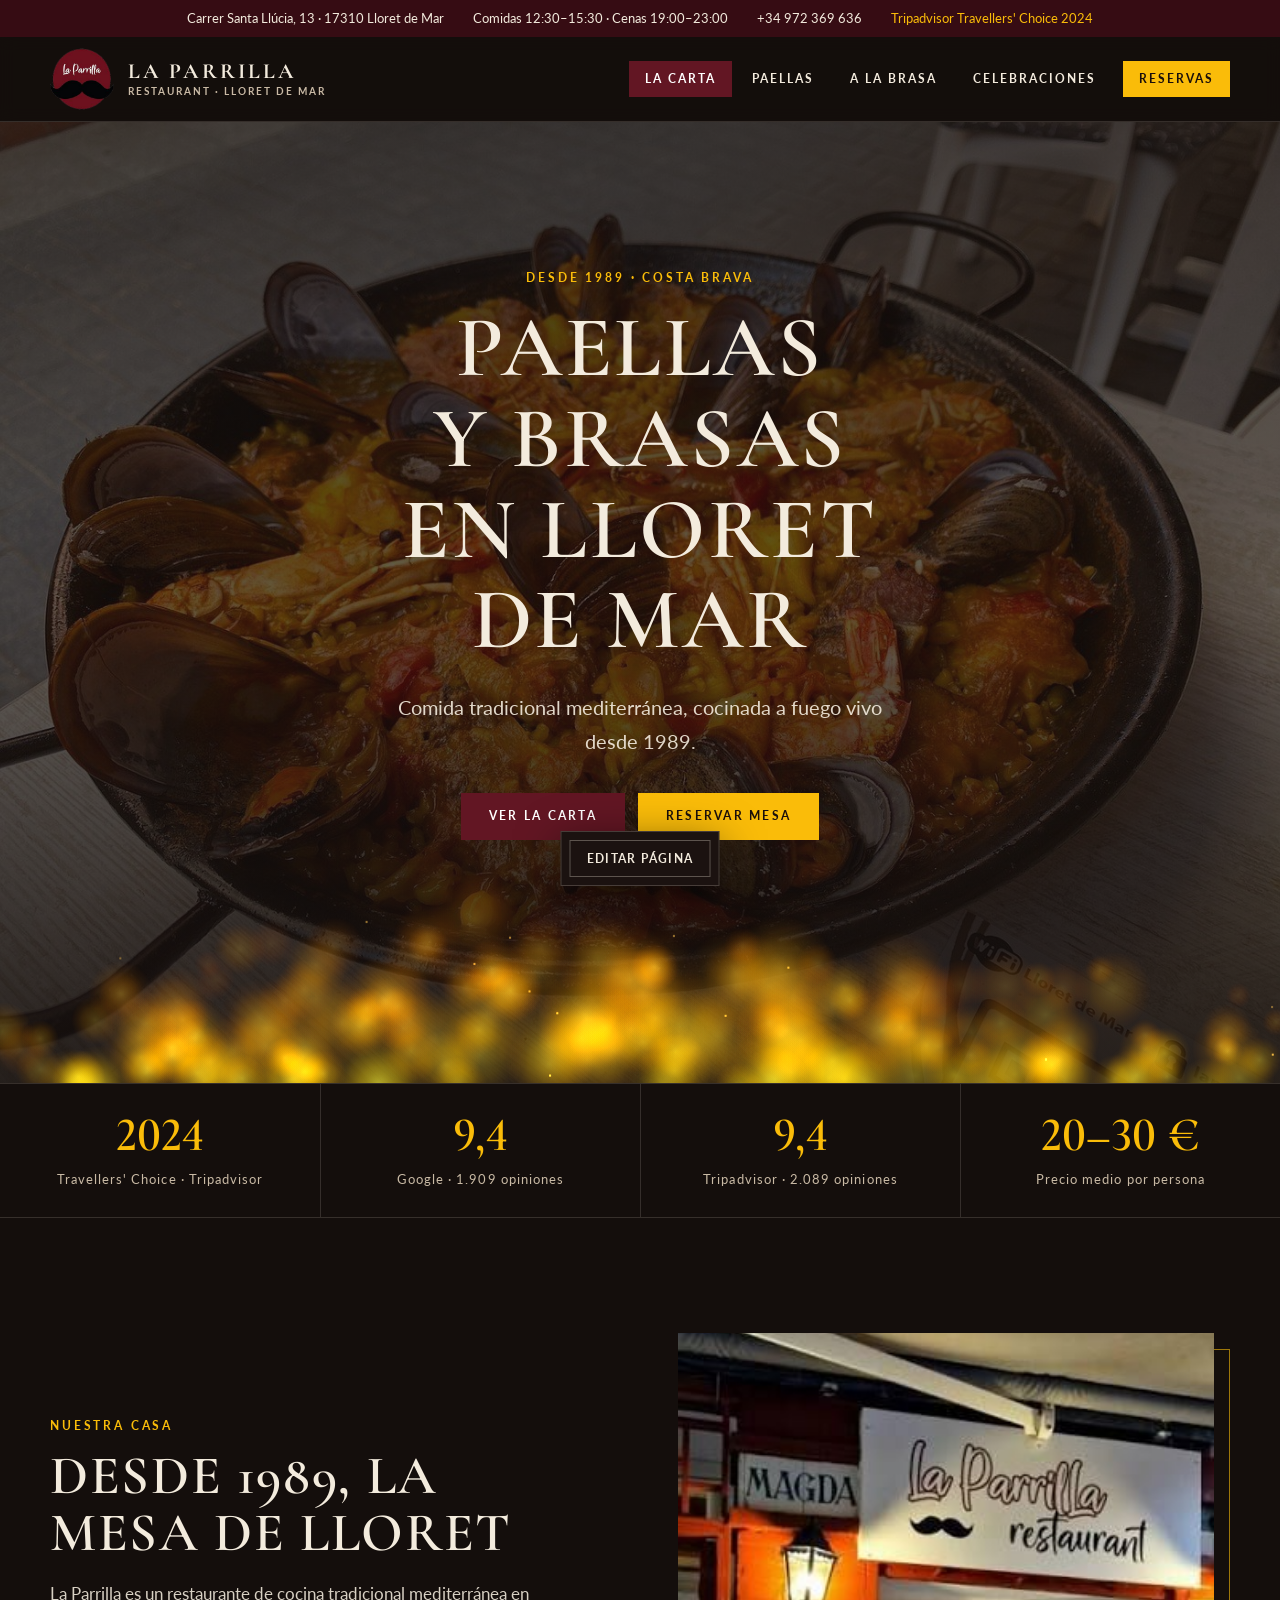
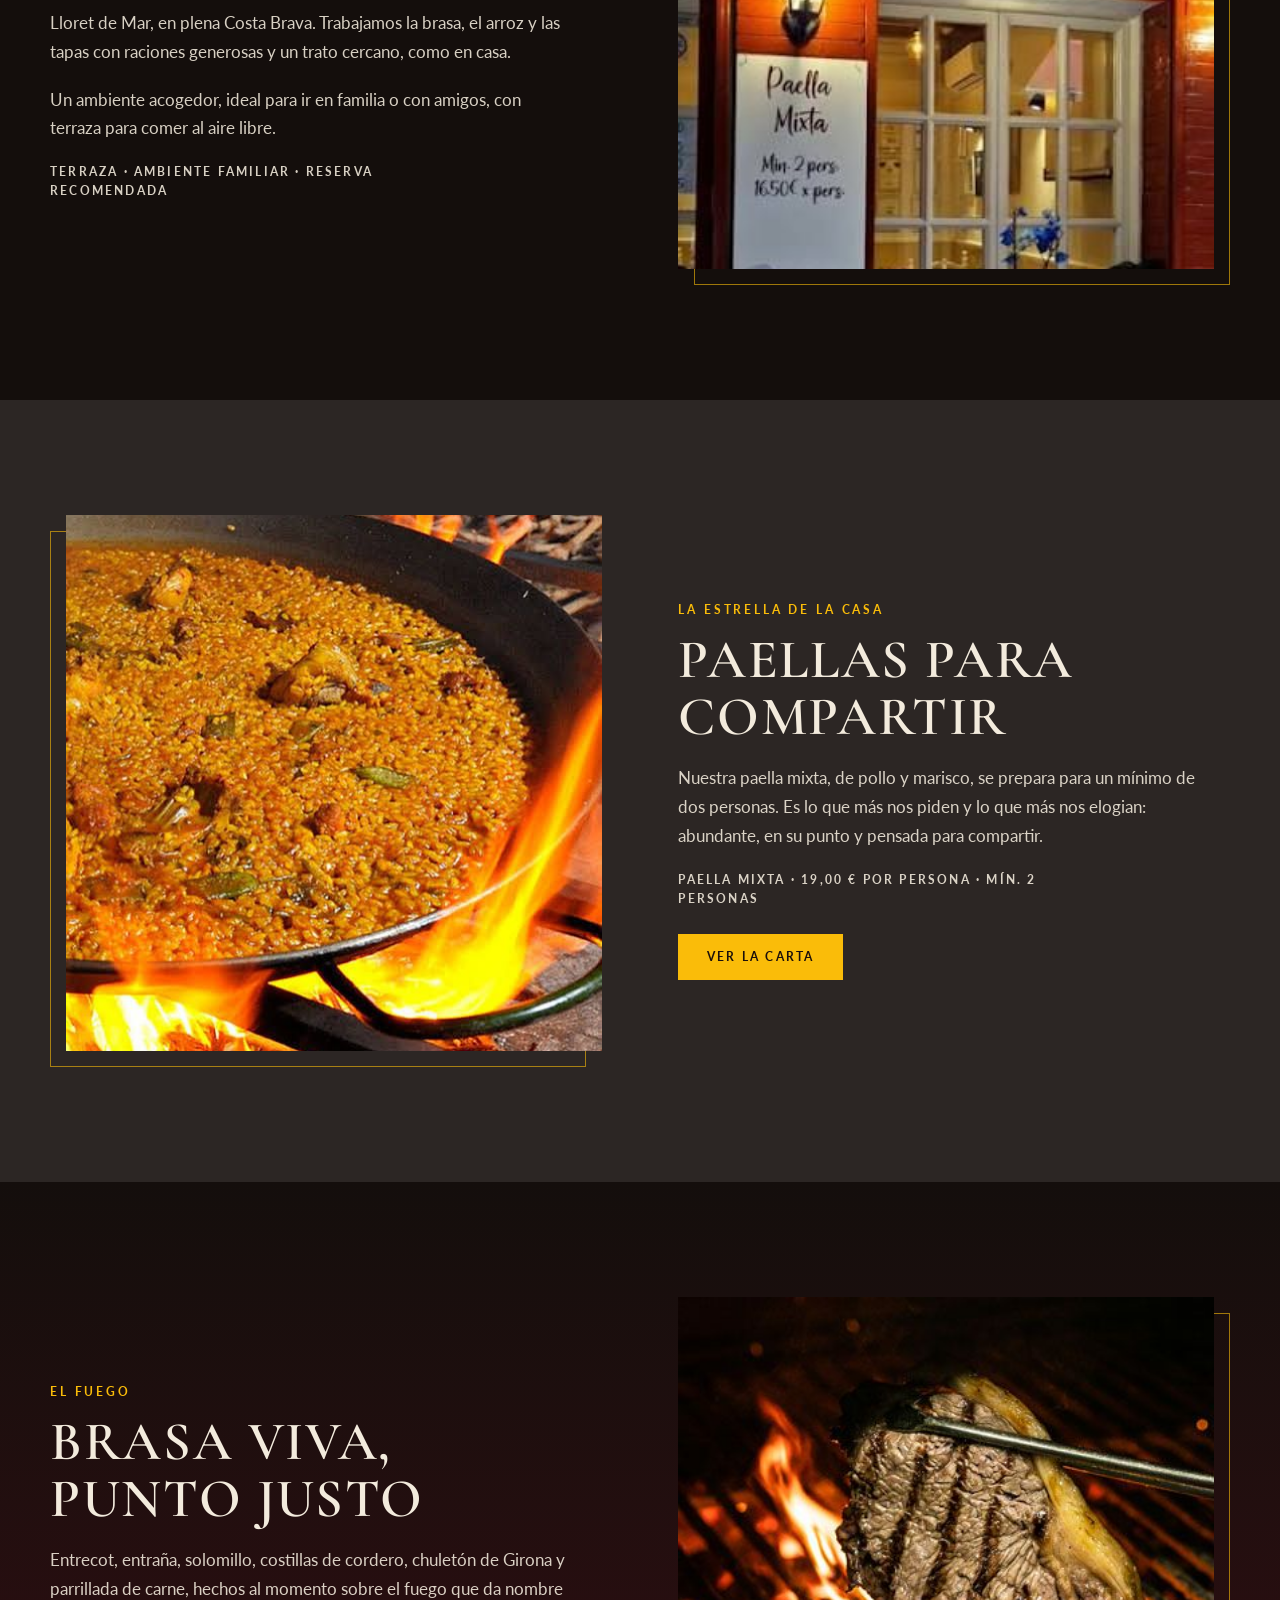
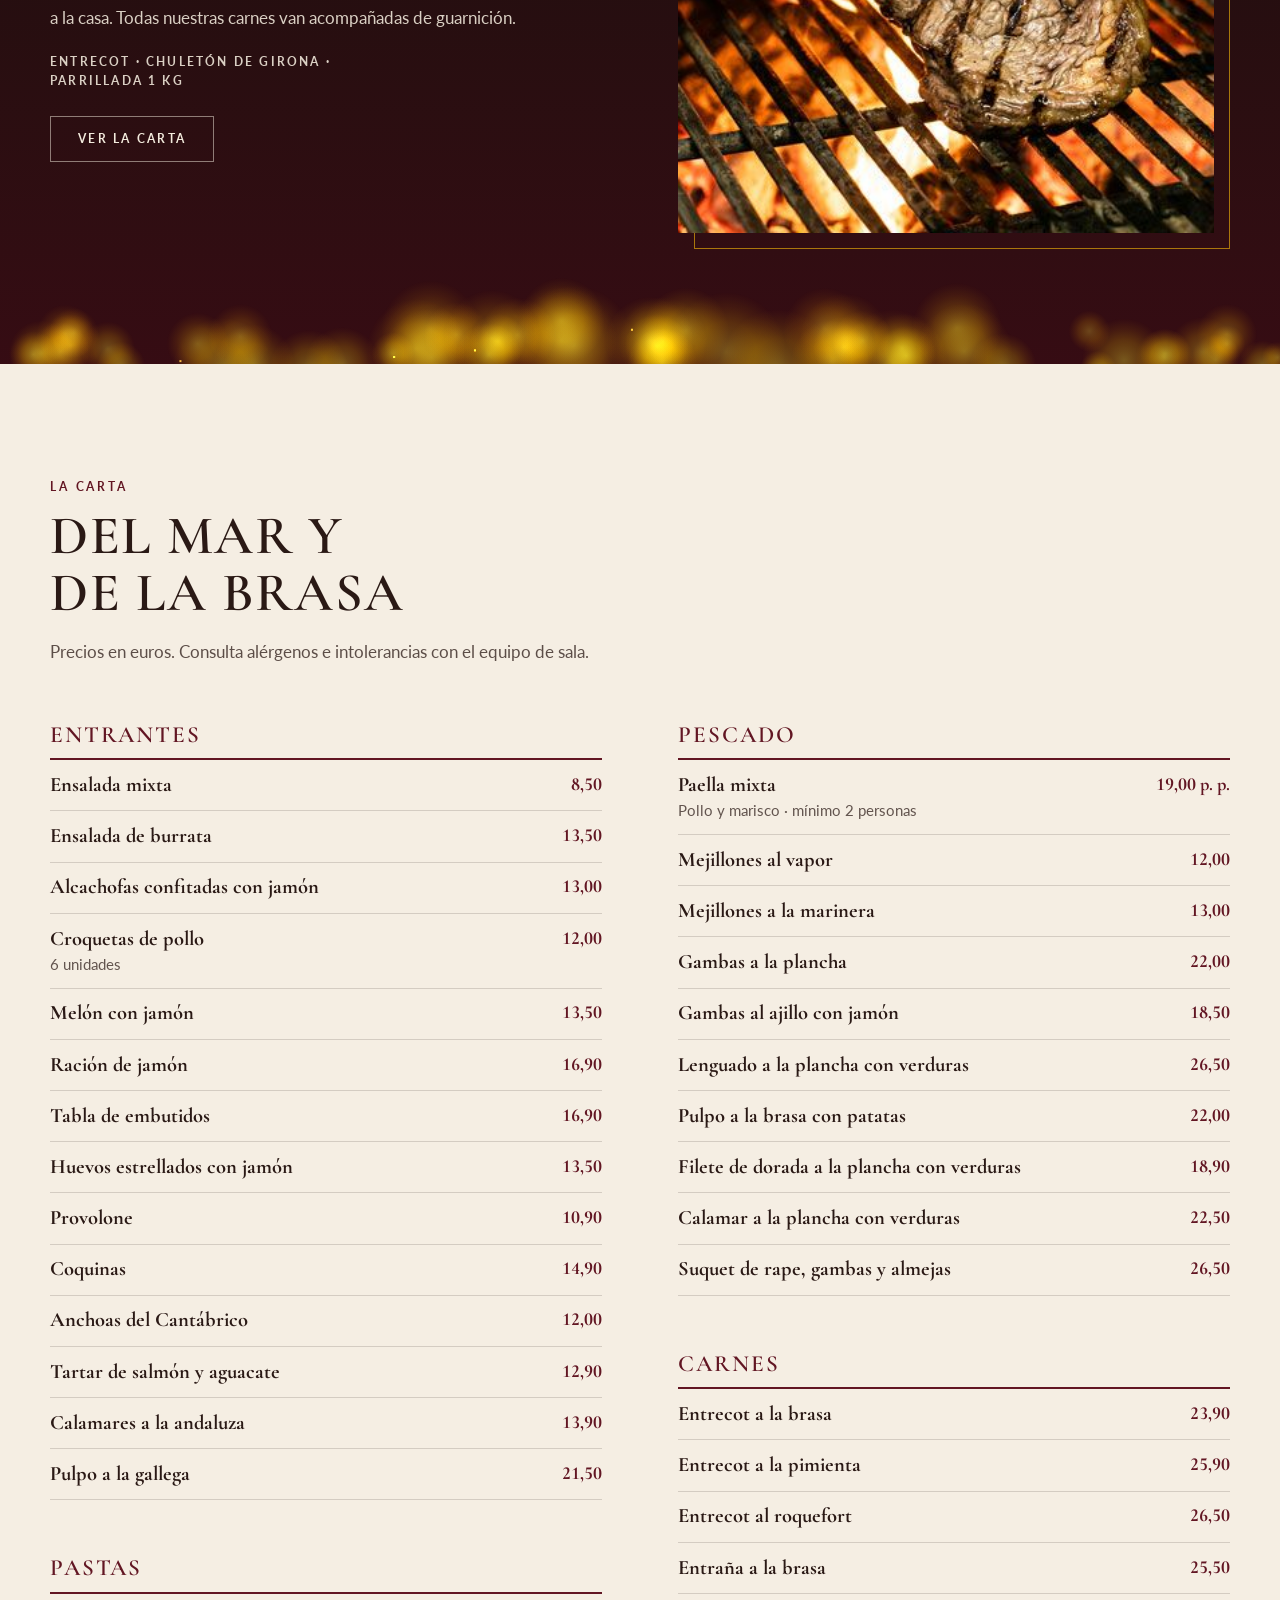
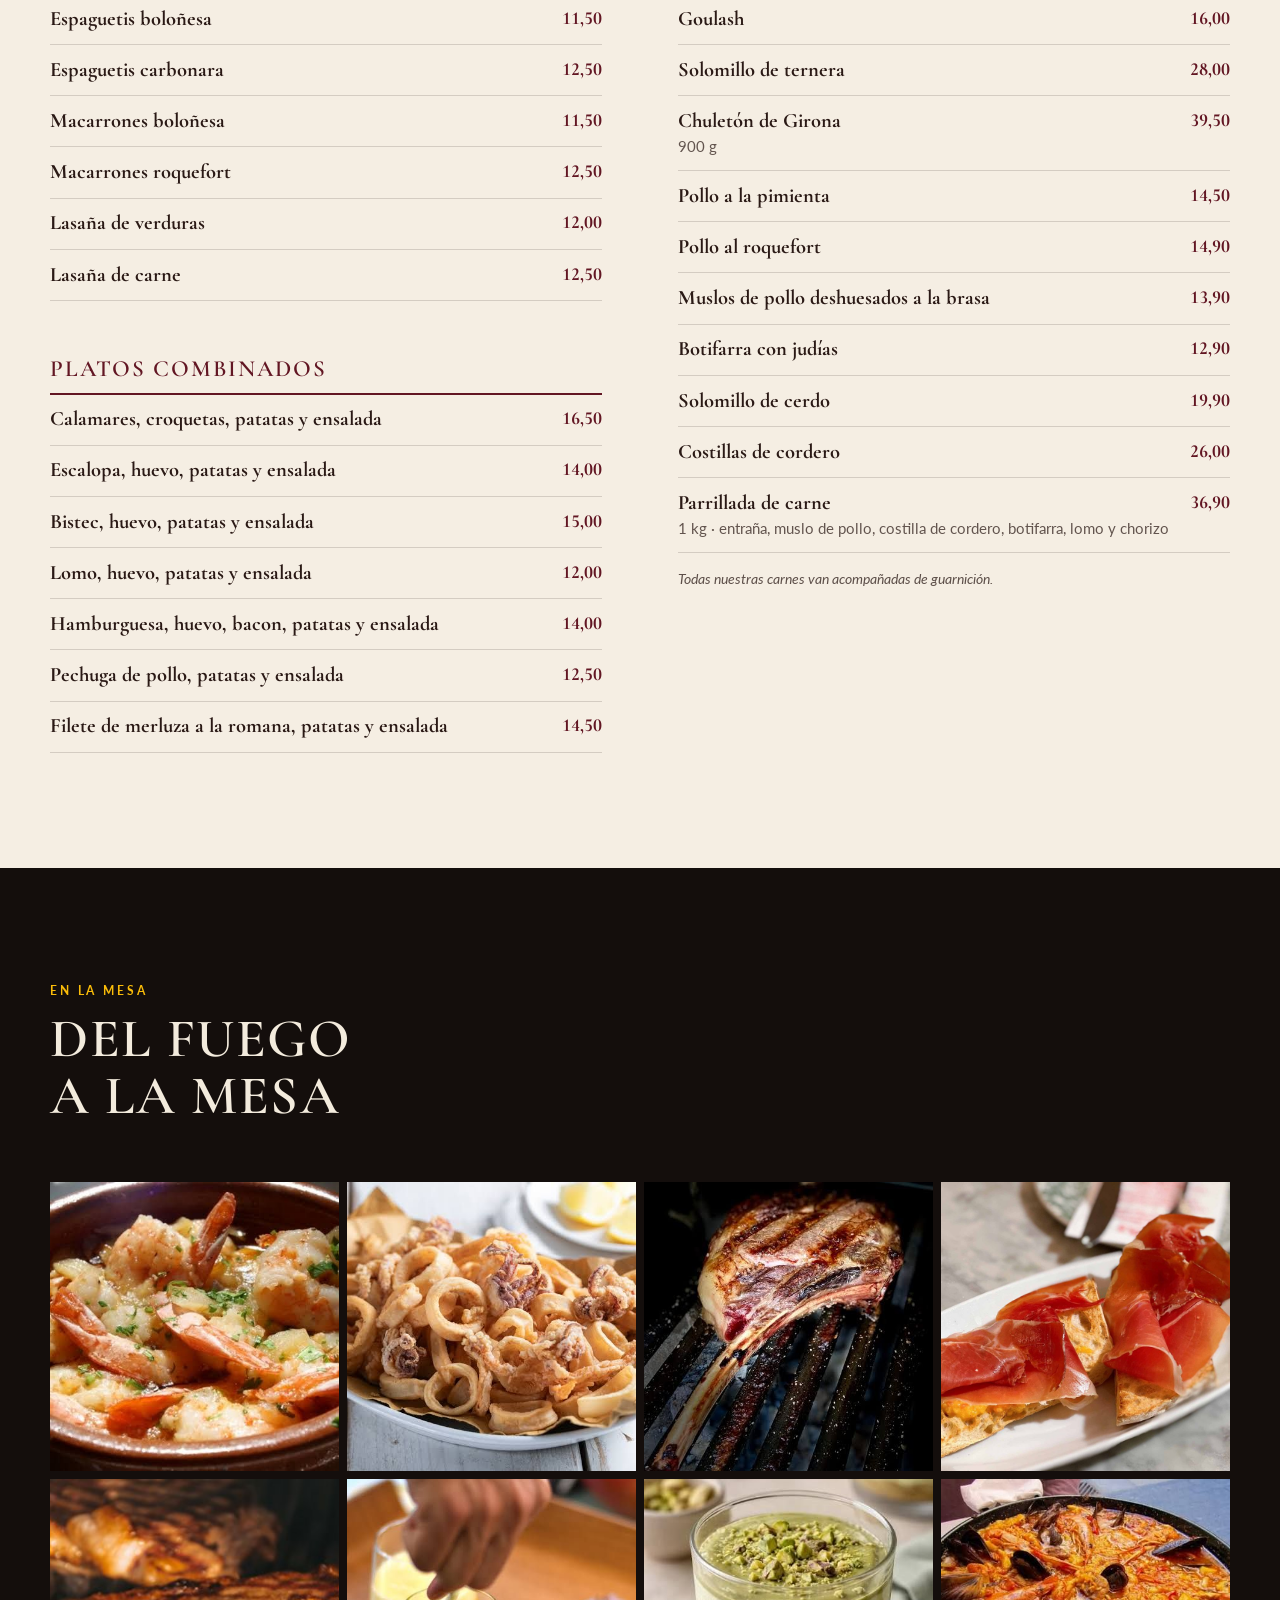
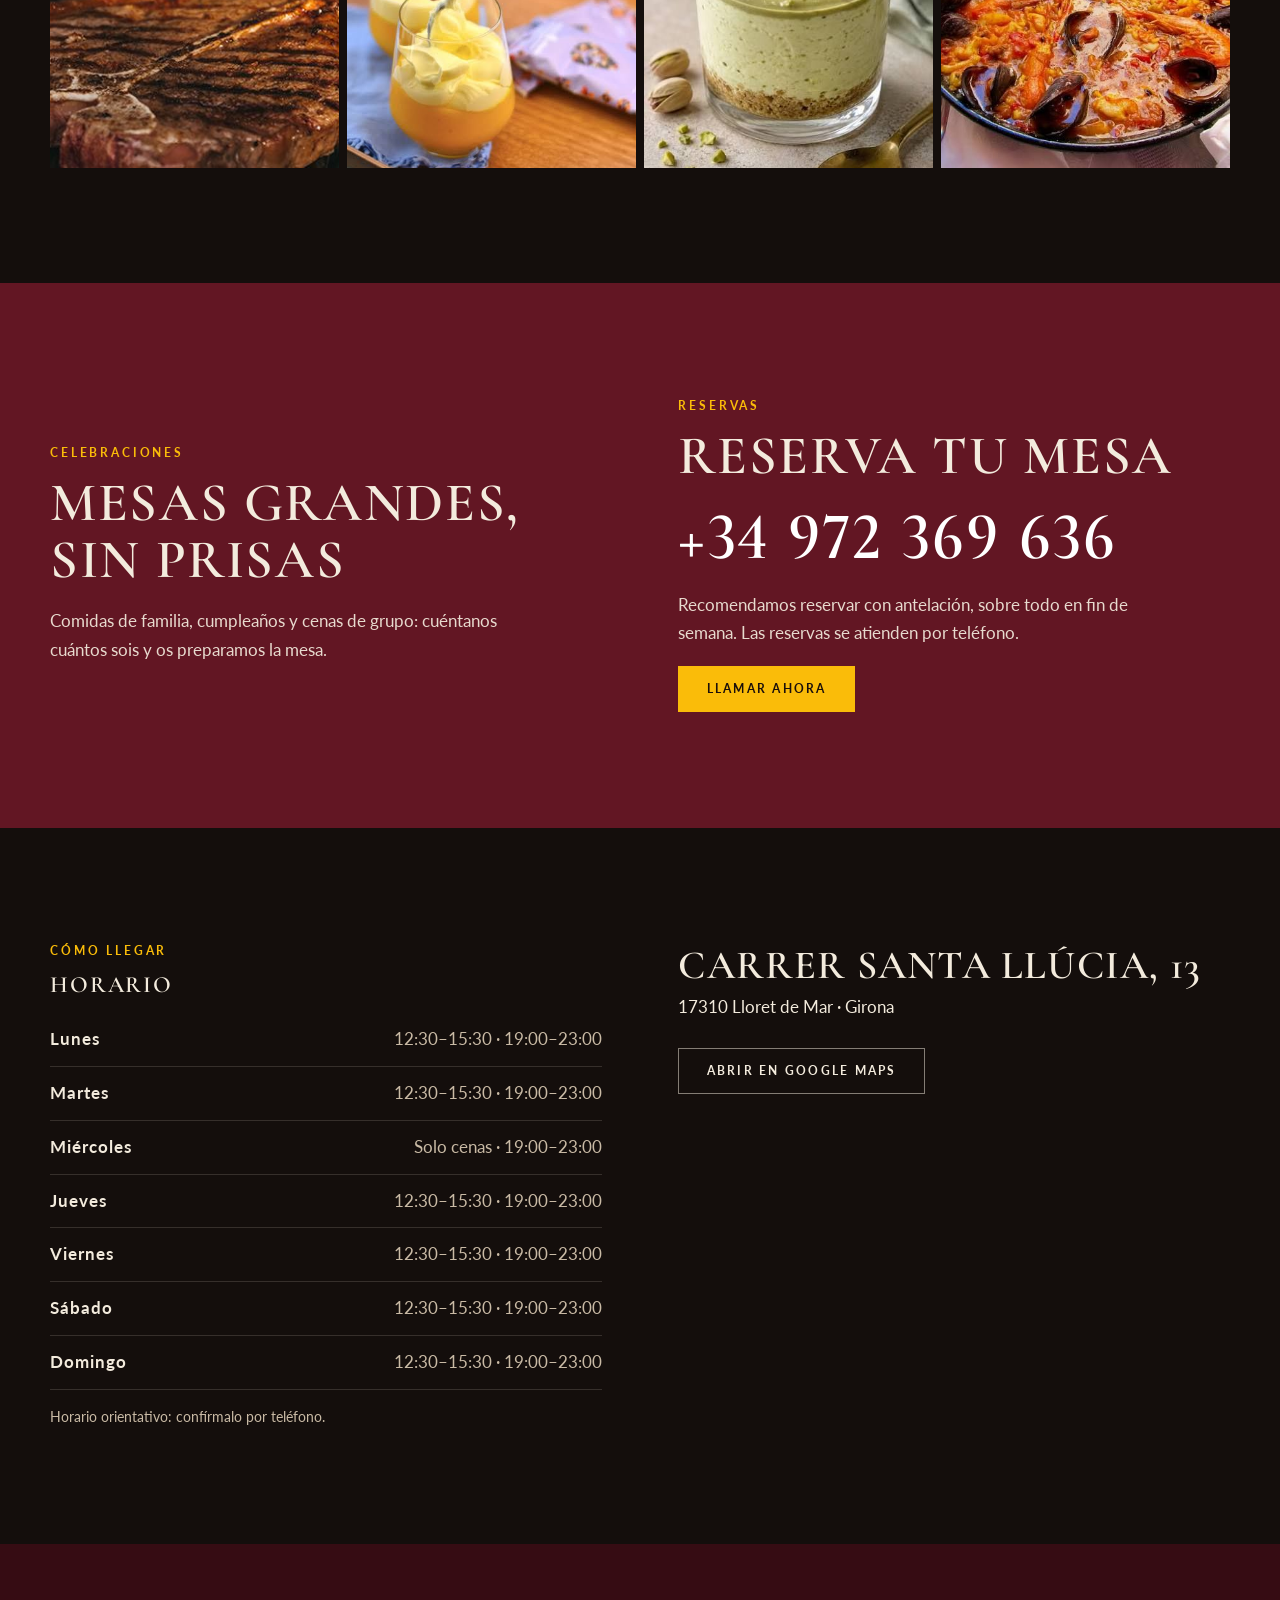
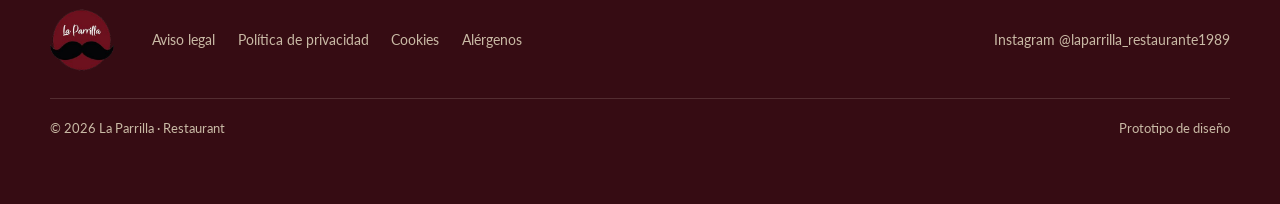
==== index.html @ e53b6120 "Prototipo web de La Parrilla Lloret" ====
<!doctype html><html><head><meta charset=utf8><meta name=viewport content="width=device-width,initial-scale=1,viewport-fit=cover"><style>:root{color-scheme:light;box-sizing:border-box;padding-top:env(safe-area-inset-top,0px);padding-bottom:env(safe-area-inset-bottom,0px)}html{scroll-padding-top:env(safe-area-inset-top,0px)}body{margin:0;padding:0;font:14px -apple-system,BlinkMacSystemFont,sans-serif;background:#faf9f5;color:#141413}img{max-width:100%}[hidden]:not([hidden=until-found i]){display:none!important}</style></head><body>
<title>La Parrilla Lloret</title>
<link id="site-fonts" rel="stylesheet" href="https://fonts.googleapis.com/css2?family=Cormorant+Garamond:wght@500;600;700&family=Lato:wght@400;700&family=Yellowtail&display=swap">
<style id="site-css">
*{box-sizing:border-box}
:root{
  --ink:#140E0C; --wine:#621623; --saffron:#FABC09; --ember:#E8571C;
  --ink-2:color-mix(in srgb,var(--ink) 90%,#fff);
  --wine-deep:color-mix(in srgb,var(--wine) 55%,#000);
  --bone:#F3EBDD; --bone-dim:#C9BAA5; --paper:#F5EEE3; --paper-ink:#2A1915;
  --line:rgba(243,235,221,.15);
  --serif:"Cormorant Garamond","Iowan Old Style","Palatino Linotype",Georgia,serif;
  --sans:"Lato","Avenir Next",Avenir,"Segoe UI",system-ui,sans-serif;
  --script:"Yellowtail","Segoe Script","Brush Script MT",cursive;
  --gut:clamp(16px,4vw,48px); --max:1180px;
}
html{scroll-behavior:smooth;scroll-padding-top:92px}
body{background:var(--ink);color:var(--bone);font:400 1.0625rem/1.7 var(--sans);-webkit-font-smoothing:antialiased;overflow-x:hidden}
a{color:inherit}
p{margin:0}
h1,h2,h3{font-family:var(--serif);font-weight:600;text-transform:uppercase;letter-spacing:.03em;line-height:1.05;margin:0;text-wrap:balance}
h1{font-size:clamp(2.7rem,7.4vw,5.4rem)}
h2{font-size:clamp(2rem,4.6vw,3.4rem)}
h3{font-size:1.45rem;letter-spacing:.08em}
.wrap{width:100%;max-width:calc(var(--max) + 2*var(--gut));margin-inline:auto;padding-inline:var(--gut)}
section{padding-block:clamp(60px,9vw,116px)}
.eyebrow{display:block;font:700 .74rem/1.3 var(--sans);letter-spacing:.24em;text-transform:uppercase;color:var(--saffron)}
:focus-visible{outline:2px solid var(--saffron);outline-offset:3px}

/* botones */
.btn{display:inline-flex;align-items:center;justify-content:center;padding:1rem 1.7rem;font:700 .78rem/1 var(--sans);letter-spacing:.18em;text-transform:uppercase;text-decoration:none;border:1px solid transparent;transition:background .2s,color .2s,border-color .2s}
.btn-wine{background:var(--wine);color:#fff}
.btn-wine:hover{background:color-mix(in srgb,var(--wine) 78%,#fff)}
.btn-gold{background:var(--saffron);color:#1a0f0b}
.btn-gold:hover{background:color-mix(in srgb,var(--saffron) 82%,#fff)}
.btn-line{border-color:rgba(243,235,221,.5);color:var(--bone)}
.btn-line:hover{border-color:var(--saffron);color:var(--saffron)}

/* franja superior (como Paelleria Gaudí) */
.strip{background:var(--wine-deep);font-size:.8rem;line-height:1.4}
.strip .wrap{display:flex;flex-wrap:wrap;gap:.35rem 1.8rem;justify-content:center;padding-block:.6rem;color:var(--bone)}
.strip a{text-decoration:none}
.strip a:hover{color:var(--saffron)}
.strip .ta{color:var(--saffron)}

/* cabecera */
.hd{position:sticky;top:env(safe-area-inset-top,0px);z-index:40;background:color-mix(in srgb,var(--ink) 93%,transparent);backdrop-filter:blur(8px);border-bottom:1px solid var(--line)}
.hd-in{display:flex;align-items:center;justify-content:space-between;gap:1rem;min-height:84px}
.brand{display:flex;align-items:center;gap:.9rem;text-decoration:none}
.logo{display:block;flex:none;border-radius:50%}
img.logo{border-radius:0;object-fit:contain}
.brand-t b{display:block;font:700 1.35rem/1 var(--serif);letter-spacing:.14em;text-transform:uppercase}
.brand-t small{display:block;margin-top:.3rem;font:700 .62rem/1 var(--sans);letter-spacing:.2em;text-transform:uppercase;color:var(--bone-dim)}
.hd nav{display:flex;align-items:center;gap:.25rem}
.hd nav a{padding:.75rem 1rem;font:700 .74rem/1 var(--sans);letter-spacing:.17em;text-transform:uppercase;text-decoration:none;color:var(--bone);transition:color .2s,background .2s}
.hd nav a:hover{color:var(--saffron)}
.hd nav a.n-carta{background:var(--wine);color:#fff}
.hd nav a.n-carta:hover{background:color-mix(in srgb,var(--wine) 78%,#fff);color:#fff}
.hd nav a.n-res{background:var(--saffron);color:#1a0f0b;margin-inline-start:.4rem}
.hd nav a.n-res:hover{background:color-mix(in srgb,var(--saffron) 82%,#fff);color:#1a0f0b}
.nb{display:none;background:none;border:1px solid var(--line);color:var(--bone);padding:.6rem 1rem;font:700 .72rem var(--sans);letter-spacing:.16em;text-transform:uppercase;cursor:pointer}
@media(max-width:940px){
  .nb{display:block}
  .hd nav{display:none;position:absolute;top:100%;left:0;right:0;flex-direction:column;align-items:stretch;gap:0;background:var(--ink);padding:8px var(--gut) 20px;border-bottom:1px solid var(--line)}
  .hd.open nav{display:flex}
  .hd nav a{padding:1rem .2rem;border-bottom:1px solid var(--line)}
  .hd nav a.n-carta,.hd nav a.n-res{margin:.5rem 0 0;padding:1rem;text-align:center}
}
@media(max-width:520px){.brand-t{display:none}}

/* hero */
.hero{position:relative;overflow:hidden;text-align:center;padding-block:clamp(84px,12vw,148px) clamp(150px,19vw,250px);background:radial-gradient(120% 80% at 50% 115%,color-mix(in srgb,var(--wine) 75%,#000) 0%,var(--ink) 68%)}
.hero-bg{position:absolute;inset:0;background-size:cover;background-position:center}
.hero-bg::after{content:"";position:absolute;inset:0;background:linear-gradient(180deg,color-mix(in srgb,var(--ink) 80%,transparent),color-mix(in srgb,var(--ink) 66%,transparent) 50%,color-mix(in srgb,var(--ink) 92%,transparent))}
canvas.fire{position:absolute;inset:0;width:100%;height:100%;pointer-events:none;z-index:1}
canvas.fire.low{top:auto;bottom:0;height:280px}
.hero-in{position:relative;z-index:2}
.hero h1{max-width:15ch;margin:1.1rem auto 0}
.hero .lead{max-width:44ch;margin:1.5rem auto 0;color:var(--bone);font-size:clamp(1.05rem,2vw,1.25rem);opacity:.9}
.hero .cta{margin-top:2.2rem;display:flex;gap:.8rem;justify-content:center;flex-wrap:wrap}
.hero .photo-hint{margin-top:1.4rem}

/* valoraciones */
.rate{display:grid;grid-template-columns:repeat(auto-fit,minmax(min(100%,230px),1fr));border-block:1px solid var(--line);background:var(--ink)}
.rate>div{padding:1.7rem 1rem;text-align:center}
.rate>div+div{border-inline-start:1px solid var(--line)}
.rate .v{display:block;font:600 clamp(2.1rem,4vw,3rem)/1 var(--serif);color:var(--saffron);font-variant-numeric:lining-nums}
.rate .l{display:block;margin-top:.55rem;font-size:.82rem;letter-spacing:.08em;color:var(--bone-dim)}
@media(max-width:700px){.rate>div+div{border-inline-start:0;border-top:1px solid var(--line)}}

/* secciones partidas */
.split{display:grid;grid-template-columns:1fr 1fr;gap:clamp(30px,6vw,92px);align-items:center}
.split.rev .media{order:-1}
.copy>*+*{margin-top:1.15rem}
.copy h2{margin-top:.9rem}
.copy p{color:var(--bone);opacity:.88;max-width:52ch}
.tags{font:700 .76rem/1.6 var(--sans);letter-spacing:.18em;text-transform:uppercase;color:var(--saffron)}
.copy .btn{margin-top:1.6rem}
.media{position:relative;isolation:isolate;padding:0 16px 16px 0}
.media::after{content:"";position:absolute;inset:16px 0 0 16px;border:1px solid color-mix(in srgb,var(--saffron) 60%,transparent);z-index:-1}
.split.rev .media{padding:0 0 16px 16px}
.split.rev .media::after{inset:16px 16px 0 0}
@media(max-width:820px){.split{grid-template-columns:1fr}.split.rev .media{order:0}}
.alt{background:var(--ink-2)}

/* placeholders / fotos */
.ph{position:relative;margin:0;overflow:hidden;background:var(--ink-2);aspect-ratio:1/1}
.ph>img,.ph>svg{position:absolute;inset:0;width:100%;height:100%;object-fit:cover;display:block}

/* brasa */
.brasa{position:relative;overflow:hidden;background:linear-gradient(180deg,var(--ink),var(--wine-deep))}
.brasa .wrap{position:relative;z-index:2}

/* carta */
.paper{background:var(--paper);color:var(--paper-ink)}
.paper .eyebrow{color:var(--wine)}
.head{max-width:60ch;margin-bottom:clamp(30px,5vw,56px)}
.head h2{margin-top:.8rem}
.head p{margin-top:1rem;opacity:.75}
.menu{display:grid;grid-template-columns:1fr 1fr;gap:clamp(34px,5vw,64px) clamp(32px,6vw,88px);align-items:start}
.mcol{display:flex;flex-direction:column;gap:clamp(34px,4.5vw,56px)}
@media(max-width:820px){.menu{grid-template-columns:1fr}}
.cnote{margin-top:.9rem;font-size:.9rem;font-style:italic;color:color-mix(in srgb,var(--paper-ink) 75%,transparent)}
.cat h3{color:var(--wine);padding-bottom:.7rem;border-bottom:2px solid var(--wine);display:flex;justify-content:space-between;gap:1rem}
.dish{display:grid;grid-template-columns:1fr auto;gap:.1rem 1rem;padding-block:.8rem;border-bottom:1px solid color-mix(in srgb,var(--paper-ink) 16%,transparent)}
.dish b{font:700 1.28rem/1.2 var(--serif)}
.dish .p{font:700 1.15rem/1.3 var(--serif);color:var(--wine);font-variant-numeric:lining-nums tabular-nums;text-align:end;white-space:nowrap}
.dish small{grid-column:1;font-size:.92rem;line-height:1.5;color:color-mix(in srgb,var(--paper-ink) 72%,transparent)}
.dish .x{grid-column:2;grid-row:2;justify-self:end}
.ed-add{margin-top:clamp(28px,4vw,44px)}

/* galería */
.gal{display:grid;grid-template-columns:repeat(4,1fr);gap:8px}
@media(max-width:900px){.gal{grid-template-columns:repeat(2,1fr)}}

/* reservas */
.res{background:var(--wine);position:relative;overflow:hidden}
.res-grid{display:grid;grid-template-columns:1fr 1fr;gap:clamp(36px,6vw,96px);align-items:center}
.res .eyebrow{color:var(--saffron)}
.res p{opacity:.92;max-width:48ch}
.res .col>*+*{margin-top:1.1rem}
.res .col h2{margin-top:.9rem}
.tel{display:block;font:600 clamp(2.2rem,6.4vw,4.2rem)/1.05 var(--serif);letter-spacing:.02em;text-decoration:none;color:#fff;font-variant-numeric:lining-nums}
.tel:hover{color:var(--saffron)}
@media(max-width:820px){.res-grid{grid-template-columns:1fr}}

/* ubicación */
.where{display:grid;grid-template-columns:1fr 1fr;gap:clamp(36px,6vw,96px)}
.hrow{display:flex;justify-content:space-between;gap:1rem;padding:.75rem 0;border-bottom:1px solid var(--line);font-variant-numeric:lining-nums tabular-nums}
.hrow span:first-child{font-weight:700;letter-spacing:.06em}
.hrow span:last-child{color:var(--bone-dim);text-align:end}
.where h3{margin-bottom:.8rem}
.where address{font-style:normal;color:var(--bone)}
.where address strong{display:block;font:600 clamp(1.8rem,3.4vw,2.5rem)/1.1 var(--serif);text-transform:uppercase;letter-spacing:.03em;margin-bottom:.4rem}
.where .btn{margin-top:1.6rem}
@media(max-width:820px){.where{grid-template-columns:1fr}}

/* pie */
footer{background:var(--wine-deep);padding-block:clamp(40px,6vw,64px);font-size:.9rem}
.ft{display:grid;grid-template-columns:auto 1fr auto;gap:1.6rem 2.4rem;align-items:center}
.ft .fl{display:flex;flex-wrap:wrap;gap:.4rem 1.4rem;color:var(--bone-dim)}
.ft a{text-decoration:none}
.ft a:hover{color:var(--saffron)}
.ft .fr{text-align:end;color:var(--bone-dim)}
.ft .copy2{grid-column:1/-1;border-top:1px solid var(--line);padding-top:1.2rem;display:flex;flex-wrap:wrap;justify-content:space-between;gap:.5rem 2rem;color:var(--bone-dim);font-size:.8rem}
@media(max-width:820px){.ft{grid-template-columns:1fr}.ft .fr{text-align:start}}

/* edición */
body:not(.editing) .ed-only,body:not(.editing) .ph-ctl{display:none!important}
.editing [data-k]{outline:1px dashed rgba(250,188,9,.5);outline-offset:3px;cursor:text;min-width:1ch}
.editing [data-k]:focus{outline:2px solid var(--saffron);background:rgba(250,188,9,.1)}
.editing [data-k]:empty::before{content:"…";opacity:.5}
.editing{padding-bottom:110px}
.ph-ctl{position:absolute;left:10px;bottom:10px;display:flex;gap:6px;z-index:5;flex-wrap:wrap}
.editing .ph{outline:2px dashed rgba(250,188,9,.55);outline-offset:-2px}
.ph-ctl button,.ed-only.add,.ed-only.x{font:700 .7rem var(--sans);letter-spacing:.1em;text-transform:uppercase;border:0;padding:.55rem .8rem;background:var(--saffron);color:#1a0f0b;cursor:pointer}
.ph-ctl button+button{background:#1a0f0b;color:var(--bone)}
.ed-only.x{padding:.2rem .55rem;background:transparent;color:inherit;border:1px solid currentColor;opacity:.7;font-size:.9rem;line-height:1}
.ed-only.add{background:transparent;border:1px dashed var(--wine);color:var(--wine);margin-top:1rem}
.bar{position:fixed;left:50%;transform:translateX(-50%);bottom:calc(14px + env(safe-area-inset-bottom,0px));z-index:60;display:flex;flex-wrap:wrap;gap:8px;align-items:center;justify-content:center;width:max-content;max-width:calc(100vw - 24px);padding:8px;background:#1b1210;border:1px solid rgba(243,235,221,.2);box-shadow:0 12px 44px rgba(0,0,0,.55);color:var(--bone);font:700 .72rem var(--sans);letter-spacing:.08em}
.bar button{font:inherit;letter-spacing:.12em;text-transform:uppercase;border:1px solid rgba(243,235,221,.3);background:transparent;color:var(--bone);padding:.7rem 1rem;cursor:pointer}
.bar button:hover{border-color:var(--saffron);color:var(--saffron)}
.bar .b-gold{background:var(--saffron);border-color:var(--saffron);color:#1a0f0b}
.bar .b-gold:hover{color:#1a0f0b;background:color-mix(in srgb,var(--saffron) 80%,#fff)}
.bar button:disabled{opacity:.6;cursor:progress}
.bar .hint{flex-basis:100%;text-align:center;font-weight:400;letter-spacing:.02em;text-transform:none;opacity:.8;font-size:.78rem;padding:2px 6px 4px}
.sw{display:flex;align-items:center;gap:6px;text-transform:uppercase;letter-spacing:.1em;cursor:pointer}
.sw input{width:30px;height:30px;border:1px solid rgba(243,235,221,.3);padding:0;background:none;cursor:pointer}
.toast{position:fixed;left:50%;transform:translateX(-50%);bottom:calc(96px + env(safe-area-inset-bottom,0px));z-index:70;max-width:calc(100vw - 32px);background:var(--saffron);color:#1a0f0b;padding:.7rem 1.1rem;font:700 .82rem/1.4 var(--sans)}
@media(prefers-reduced-motion:reduce){html{scroll-behavior:auto}*{transition:none!important}}
</style>

<div id="root"></div>
<script type="application/json" id="site-state">{"rev":2,"img":{"logo":"[data-uri]","hero":"[data-uri]","local":"[data-uri]","paella":"[data-uri]","brasa":"[data-uri]","g1":"[data-uri]","g2":"[data-uri]","g3":"[data-uri]","g4":"[data-uri]","g5":"[data-uri]","g6":"[data-uri]","g7":"[data-uri]","g8":"[data-uri]"}}</script>
<script id="site-app">
(function(){
'use strict';
var FONTS='https://fonts.googleapis.com/css2?family=Cormorant+Garamond:wght@500;600;700&family=Lato:wght@400;700&family=Yellowtail&display=swap';
var RESET=':root{color-scheme:light;padding-top:env(safe-area-inset-top,0px);padding-bottom:env(safe-area-inset-bottom,0px)}body{margin:0}img{max-width:100%}[hidden]{display:none!important}';
var LSK='laparrilla-draft-v1';
var TEL='tel:+34972369636';
var IG='https://www.instagram.com/laparrilla_restaurante1989/';
var TA='https://www.tripadvisor.com/Restaurant_Review-g494960-d1101193-Reviews-La_Parrilla-Lloret_de_Mar_Costa_Brava_Province_of_Girona_Catalonia.html';
var MAP='https://www.google.com/maps/search/?api=1&query=La+Parrilla+Carrer+Santa+Llucia+13+Lloret+de+Mar';


/* ---------- carta real (transcrita de la carta en español) ---------- */
function cat(title,c,note,rows){return {title:title,c:c,note:note||'',items:rows.map(function(r){return {n:r[0],p:r[1],d:r[2]||''}})}}
var MENU=[
  cat('Entrantes',0,'',[
    ['Ensalada mixta','8,50'],['Ensalada de burrata','13,50'],['Alcachofas confitadas con jamón','13,00'],
    ['Croquetas de pollo','12,00','6 unidades'],['Melón con jamón','13,50'],['Ración de jamón','16,90'],
    ['Tabla de embutidos','16,90'],['Huevos estrellados con jamón','13,50'],['Provolone','10,90'],
    ['Coquinas','14,90'],['Anchoas del Cantábrico','12,00'],['Tartar de salmón y aguacate','12,90'],
    ['Calamares a la andaluza','13,90'],['Pulpo a la gallega','21,50']]),
  cat('Pastas',0,'',[
    ['Espaguetis boloñesa','11,50'],['Espaguetis carbonara','12,50'],['Macarrones boloñesa','11,50'],
    ['Macarrones roquefort','12,50'],['Lasaña de verduras','12,00'],['Lasaña de carne','12,50']]),
  cat('Platos combinados',0,'',[
    ['Calamares, croquetas, patatas y ensalada','16,50'],['Escalopa, huevo, patatas y ensalada','14,00'],
    ['Bistec, huevo, patatas y ensalada','15,00'],['Lomo, huevo, patatas y ensalada','12,00'],
    ['Hamburguesa, huevo, bacon, patatas y ensalada','14,00'],['Pechuga de pollo, patatas y ensalada','12,50'],
    ['Filete de merluza a la romana, patatas y ensalada','14,50']]),
  cat('Pescado',1,'',[
    ['Paella mixta','19,00 p. p.','Pollo y marisco · mínimo 2 personas'],
    ['Mejillones al vapor','12,00'],['Mejillones a la marinera','13,00'],['Gambas a la plancha','22,00'],
    ['Gambas al ajillo con jamón','18,50'],['Lenguado a la plancha con verduras','26,50'],
    ['Pulpo a la brasa con patatas','22,00'],['Filete de dorada a la plancha con verduras','18,90'],
    ['Calamar a la plancha con verduras','22,50'],['Suquet de rape, gambas y almejas','26,50']]),
  cat('Carnes',1,'Todas nuestras carnes van acompañadas de guarnición.',[
    ['Entrecot a la brasa','23,90'],['Entrecot a la pimienta','25,90'],['Entrecot al roquefort','26,50'],
    ['Entraña a la brasa','25,50'],['Goulash','16,00'],['Solomillo de ternera','28,00'],
    ['Chuletón de Girona','39,50','900 g'],['Pollo a la pimienta','14,50'],['Pollo al roquefort','14,90'],
    ['Muslos de pollo deshuesados a la brasa','13,90'],['Botifarra con judías','12,90'],
    ['Solomillo de cerdo','19,90'],['Costillas de cordero','26,00'],
    ['Parrillada de carne','36,90','1 kg · entraña, muslo de pollo, costilla de cordero, botifarra, lomo y chorizo']])
];

/* ---------- contenido por defecto (todo editable) ---------- */
var DEFAULTS={
  rev:1,
  colors:{wine:'#621623',saffron:'#FABC09',ember:'#E8571C',ink:'#140E0C'},
  img:{},
  t:{
    strip_addr:'Carrer Santa Llúcia, 13 · 17310 Lloret de Mar',
    strip_hours:'Comidas 12:30–15:30 · Cenas 19:00–23:00',
    phone:'+34 972 369 636',
    strip_ta:"Tripadvisor Travellers' Choice 2024",
    name:'La Parrilla', sub:'Restaurant · Lloret de Mar',
    n_carta:'La carta', n_paellas:'Paellas', n_brasa:'A la brasa', n_grupos:'Celebraciones', n_res:'Reservas',
    h_eyebrow:'Desde 1989 · Costa Brava',
    h_title:'Paellas y brasas en Lloret de Mar',
    h_lead:'Comida tradicional mediterránea, cocinada a fuego vivo desde 1989.',
    h_b1:'Ver la carta', h_b2:'Reservar mesa',
    r1v:'2024', r1l:"Travellers' Choice · Tripadvisor",
    r2v:'9,4', r2l:'Google · 1.909 opiniones',
    r3v:'9,4', r3l:'Tripadvisor · 2.089 opiniones',
    r4v:'20–30 €', r4l:'Precio medio por persona',
    i_eyebrow:'Nuestra casa', i_title:'Desde 1989, la mesa de Lloret',
    i_p1:'La Parrilla es un restaurante de cocina tradicional mediterránea en Lloret de Mar, en plena Costa Brava. Trabajamos la brasa, el arroz y las tapas con raciones generosas y un trato cercano, como en casa.',
    i_p2:'Un ambiente acogedor, ideal para ir en familia o con amigos, con terraza para comer al aire libre.',
    i_tags:'Terraza · Ambiente familiar · Reserva recomendada',
    p_eyebrow:'La estrella de la casa', p_title:'Paellas para compartir',
    p_body:'Nuestra paella mixta, de pollo y marisco, se prepara para un mínimo de dos personas. Es lo que más nos piden y lo que más nos elogian: abundante, en su punto y pensada para compartir.',
    p_tags:'Paella mixta · 19,00 € por persona · Mín. 2 personas', p_btn:'Ver la carta',
    b_eyebrow:'El fuego', b_title:'Brasa viva, punto justo',
    b_body:'Entrecot, entraña, solomillo, costillas de cordero, chuletón de Girona y parrillada de carne, hechos al momento sobre el fuego que da nombre a la casa. Todas nuestras carnes van acompañadas de guarnición.',
    b_tags:'Entrecot · Chuletón de Girona · Parrillada 1 kg', b_btn:'Ver la carta',
    c_eyebrow:'La carta', c_title:'Del mar y de la brasa',
    c_note:'Precios en euros. Consulta alérgenos e intolerancias con el equipo de sala.',
    g_eyebrow:'En la mesa', g_title:'Del fuego a la mesa',
    e_eyebrow:'Celebraciones', e_title:'Mesas grandes, sin prisas',
    e_body:'Comidas de familia, cumpleaños y cenas de grupo: cuéntanos cuántos sois y os preparamos la mesa.',
    rs_eyebrow:'Reservas', rs_title:'Reserva tu mesa',
    rs_body:'Recomendamos reservar con antelación, sobre todo en fin de semana. Las reservas se atienden por teléfono.',
    rs_btn:'Llamar ahora',
    u_eyebrow:'Cómo llegar', u_title:'Horario', u_addr:'Carrer Santa Llúcia, 13', u_city:'17310 Lloret de Mar · Girona',
    u_btn:'Abrir en Google Maps', u_note:'Horario orientativo: confírmalo por teléfono.',
    f_1:'Aviso legal', f_2:'Política de privacidad', f_3:'Cookies', f_4:'Alérgenos',
    f_copy:'© 2026 La Parrilla · Restaurant', f_note:'Prototipo de diseño'
  },
  hours:[
    {d:'Lunes',h:'12:30–15:30 · 19:00–23:00'},{d:'Martes',h:'12:30–15:30 · 19:00–23:00'},
    {d:'Miércoles',h:'Solo cenas · 19:00–23:00'},{d:'Jueves',h:'12:30–15:30 · 19:00–23:00'},
    {d:'Viernes',h:'12:30–15:30 · 19:00–23:00'},{d:'Sábado',h:'12:30–15:30 · 19:00–23:00'},
    {d:'Domingo',h:'12:30–15:30 · 19:00–23:00'}
  ],
  menu:MENU
};

/* ---------- estado ---------- */
function clone(o){return JSON.parse(JSON.stringify(o))}
function merge(a,b){
  if(b&&typeof b==='object'&&!Array.isArray(b)){
    for(var k in b){a[k]=(a[k]&&typeof a[k]==='object'&&!Array.isArray(a[k]))?merge(a[k],b[k]):b[k]}
    return a;
  }
  return b===undefined?a:b;
}
function readEmbedded(){try{return JSON.parse(document.getElementById('site-state').textContent)||{}}catch(e){return{}}}
var S=merge(clone(DEFAULTS),readEmbedded());
var BASE_REV=S.rev||1;
try{
  var d0=JSON.parse(localStorage.getItem(LSK)||'null');
  if(d0&&d0.rev===BASE_REV&&d0.state){S=merge(clone(DEFAULTS),d0.state)}
}catch(e){}
var editing=false,dirty=false,saveTimer=0,armed=0,uploadKey=null;

var esc=function(s){return String(s==null?'':s).replace(/[&<>"]/g,function(c){return{'&':'&amp;','<':'&lt;','>':'&gt;','"':'&quot;'}[c]})};
var get=function(o,p){return p.split('.').reduce(function(a,k){return a==null?a:a[k]},o)};
var setp=function(o,p,v){var ks=p.split('.'),l=ks.pop();ks.reduce(function(a,k){return a[k]},o)[l]=v};
function E(path,tag,cls){tag=tag||'span';return '<'+tag+(cls?' class="'+cls+'"':'')+' data-k="'+path+'">'+esc(get(S,path))+'</'+tag+'>'}
function T(k,tag,cls){return E('t.'+k,tag,cls)}

/* ---------- ilustraciones de sustitución (hasta que subas tus fotos) ---------- */
var rng=function(s){return function(){s=s*16807%2147483647;return s/2147483647}};
var f1=function(n){return n.toFixed(1)};
var PRAWN='M0 0C14-16 36-12 40 6C43 18 31 25 21 19C29 14 25 5 13 6C7 7 3 5 0 0ZM40 6L52 0L48 12Z';
function svg(defs,inner){return '<svg viewBox="0 0 400 300" preserveAspectRatio="xMidYMid slice" aria-hidden="true"><defs>'+defs+'</defs>'+inner+'</svg>'}
function artPaella(u){
  var r=rng(u+7),g='',i,a,d,x,y;
  for(i=0;i<300;i++){a=r()*6.283;d=Math.sqrt(r())*106;x=200+Math.cos(a)*d;y=150+Math.sin(a)*d;
    g+='<ellipse cx="'+f1(x)+'" cy="'+f1(y)+'" rx="3.6" ry="1.5" transform="rotate('+((r()*180)|0)+' '+f1(x)+' '+f1(y)+')" fill="'+['#EBB431','#F4C94F','#D99A29','#E3A93A'][i%4]+'"/>'}
  for(i=0;i<26;i++){a=r()*6.283;d=Math.sqrt(r())*96;g+='<circle cx="'+f1(200+Math.cos(a)*d)+'" cy="'+f1(150+Math.sin(a)*d)+'" r="3" fill="#6E9B3A"/>'}
  for(i=0;i<6;i++){a=i/6*6.283+.3;x=200+Math.cos(a)*66;y=150+Math.sin(a)*66;
    g+='<g transform="translate('+f1(x)+' '+f1(y)+') rotate('+((a*57.3+90)|0)+') translate(-22 -8)"><path d="'+PRAWN+'" fill="#E2532C"/><path d="M6 4C16-4 30-2 34 8" stroke="#F58A5B" stroke-width="2.5" fill="none"/></g>'}
  for(i=0;i<5;i++){a=i/5*6.283+.9;x=200+Math.cos(a)*90;y=150+Math.sin(a)*90;
    g+='<g transform="translate('+f1(x)+' '+f1(y)+') rotate('+((a*57.3)|0)+')"><ellipse rx="15" ry="9" fill="#25232B"/><ellipse rx="10" ry="4.5" fill="#E7B67C"/></g>'}
  var lem='';
  for(i=0;i<4;i++){a=i/4*6.283+.6;x=200+Math.cos(a)*134;y=150+Math.sin(a)*134;
    lem+='<g transform="translate('+f1(x)+' '+f1(y)+') rotate('+((a*57.3+90)|0)+')"><path d="M-17 0A17 17 0 0 1 17 0Z" fill="#F3D13A"/><path d="M-12 0A12 12 0 0 1 12 0Z" fill="#F9E88A"/></g>'}
  return svg('<radialGradient id="pb'+u+'" cx=".5" cy=".45" r=".8"><stop offset="0" stop-color="#3A2720"/><stop offset="1" stop-color="#120B09"/></radialGradient>',
    '<rect width="400" height="300" fill="url(#pb'+u+')"/><ellipse cx="204" cy="162" rx="132" ry="128" fill="#000" opacity=".35"/>'+
    '<rect x="50" y="142" width="34" height="16" rx="8" fill="#1A1412"/><rect x="316" y="142" width="34" height="16" rx="8" fill="#1A1412"/>'+
    '<circle cx="200" cy="150" r="126" fill="#1A1412"/><circle cx="200" cy="150" r="118" fill="#2B211C"/>'+g+lem);
}
function artBrasa(){
  var f='',i,x,h;
  for(i=0;i<9;i++){x=44+i*39;h=40+((i*37)%50);
    f+='<path d="M'+(x-16)+' 300C'+(x-20)+' '+(300-h*.5)+' '+(x-4)+' '+(300-h*.8)+' '+x+' '+(300-h)+'C'+(x+6)+' '+(300-h*.7)+' '+(x+24)+' '+(300-h*.5)+' '+(x+16)+' 300Z" fill="'+(i%2?'#F7A21B':'#E8571C')+'"/>'}
  var m='';
  for(i=0;i<8;i++){x=70+i*34;m+='<path d="M'+x+' 60L'+(x+64)+' 220"/>'}
  return svg('<radialGradient id="bb" cx=".5" cy="1" r="1.05"><stop offset="0" stop-color="#E8571C" stop-opacity=".9"/><stop offset=".5" stop-color="#5A1B12"/><stop offset="1" stop-color="#150D0B"/></radialGradient>'+
    '<radialGradient id="bs" cx=".4" cy=".35" r=".8"><stop offset="0" stop-color="#9A3E28"/><stop offset="1" stop-color="#4A1810"/></radialGradient>'+
    '<clipPath id="bc"><path d="M96 128C98 84 158 62 224 68C288 74 322 102 314 142C306 182 254 206 190 202C126 198 94 170 96 128Z"/></clipPath>',
    '<rect width="400" height="300" fill="url(#bb)"/>'+f+
    '<g stroke="#0B0706" stroke-width="8" stroke-linecap="round"><path d="M24 226H376"/><path d="M24 248H376"/><path d="M24 270H376"/></g>'+
    '<path d="M96 128C98 84 158 62 224 68C288 74 322 102 314 142C306 182 254 206 190 202C126 198 94 170 96 128Z" fill="url(#bs)" stroke="#2E0D07" stroke-width="3"/>'+
    '<g clip-path="url(#bc)" stroke="#1B0A06" stroke-width="9" opacity=".8">'+m+'</g>'+
    '<ellipse cx="180" cy="100" rx="60" ry="14" fill="#fff" opacity=".07"/>'+
    '<path d="M246 74C268 52 298 44 332 48" stroke="#5E8B3C" stroke-width="3" fill="none"/><path d="M262 62l-6-10M278 56l-4-11M294 51l-1-12M310 49l3-11" stroke="#7BA84C" stroke-width="3" stroke-linecap="round"/>');
}
function artGambas(){
  var g='',i,a,x,y;
  for(i=0;i<6;i++){a=i/6*6.283;x=200+Math.cos(a)*56;y=150+Math.sin(a)*56;
    g+='<g transform="translate('+f1(x)+' '+f1(y)+') rotate('+((a*57.3+90)|0)+') translate(-22 -8)"><path d="'+PRAWN+'" fill="#F08A5D"/><path d="M6 4C16-4 30-2 34 8" stroke="#FBB48F" stroke-width="2.5" fill="none"/></g>'}
  var r=rng(11);
  for(i=0;i<12;i++){a=r()*6.283;x=200+Math.cos(a)*(30+r()*58);y=150+Math.sin(a)*(30+r()*58);
    g+='<ellipse cx="'+f1(x)+'" cy="'+f1(y)+'" rx="8" ry="5" fill="#F6EBCB" transform="rotate('+((r()*180)|0)+' '+f1(x)+' '+f1(y)+')"/>'}
  for(i=0;i<4;i++){a=r()*6.283;x=200+Math.cos(a)*(40+r()*40);y=150+Math.sin(a)*(40+r()*40);
    g+='<ellipse cx="'+f1(x)+'" cy="'+f1(y)+'" rx="12" ry="2.6" fill="#C42A1A" transform="rotate('+((r()*180)|0)+' '+f1(x)+' '+f1(y)+')"/>'}
  for(i=0;i<16;i++){a=r()*6.283;g+='<circle cx="'+f1(200+Math.cos(a)*(20+r()*70))+'" cy="'+f1(150+Math.sin(a)*(20+r()*70))+'" r="2.4" fill="#5E8B3C"/>'}
  return svg('<radialGradient id="gb" cx=".5" cy=".5" r=".8"><stop offset="0" stop-color="#3A2720"/><stop offset="1" stop-color="#120B09"/></radialGradient><radialGradient id="go" cx=".5" cy=".45" r=".6"><stop offset="0" stop-color="#F3B443"/><stop offset="1" stop-color="#B8691A"/></radialGradient>',
    '<rect width="400" height="300" fill="url(#gb)"/><rect x="58" y="138" width="40" height="24" rx="12" fill="#8F3E1E"/><rect x="302" y="138" width="40" height="24" rx="12" fill="#8F3E1E"/>'+
    '<circle cx="200" cy="150" r="126" fill="#8F3E1E"/><circle cx="200" cy="150" r="116" fill="#B9532A"/><circle cx="200" cy="150" r="98" fill="url(#go)"/>'+g);
}
function artFuego(){
  var out='',L=[['#B8321A',1,0],['#E8571C',.78,7],['#F7A21B',.55,3],['#FFE07A',.32,5]],r=rng(5),l,i,x,h;
  for(l=0;l<L.length;l++){for(i=0;i<8;i++){x=40+i*44+r()*14;h=(130+r()*120)*L[l][1];
    out+='<path d="M'+f1(x-28)+' 300C'+f1(x-34)+' '+f1(300-h*.4)+' '+f1(x-6)+' '+f1(300-h*.6)+' '+f1(x)+' '+f1(300-h)+'C'+f1(x+8)+' '+f1(300-h*.55)+' '+f1(x+36)+' '+f1(300-h*.4)+' '+f1(x+28)+' 300Z" fill="'+L[l][0]+'" opacity=".92"/>'}}
  for(i=0;i<34;i++){out+='<circle cx="'+f1(r()*400)+'" cy="'+f1(20+r()*200)+'" r="'+f1(.8+r()*1.8)+'" fill="#FFC64D" opacity="'+f1(.35+r()*.6)+'"/>'}
  return svg('<linearGradient id="fb" x1="0" y1="0" x2="0" y2="1"><stop offset="0" stop-color="#0F0908"/><stop offset="1" stop-color="#3A130C"/></linearGradient>','<rect width="400" height="300" fill="url(#fb)"/>'+out);
}
function artTerraza(){
  var dots='',i;
  for(i=0;i<13;i++){var x=i*32+8,y=84+Math.sin(i/12*3.14)*24;dots+='<circle cx="'+x+'" cy="'+f1(y)+'" r="4" fill="#FFD98A"/><circle cx="'+x+'" cy="'+f1(y)+'" r="10" fill="url(#tg)" opacity=".7"/>'}
  return svg('<linearGradient id="tb" x1="0" y1="0" x2="0" y2="1"><stop offset="0" stop-color="#1A1210"/><stop offset="1" stop-color="#3B1F17"/></linearGradient><radialGradient id="tg"><stop offset="0" stop-color="#FFD98A" stop-opacity=".9"/><stop offset="1" stop-color="#FFD98A" stop-opacity="0"/></radialGradient><linearGradient id="tw" x1="0" y1="0" x2="0" y2="1"><stop offset="0" stop-color="#D9A441"/><stop offset="1" stop-color="#9A6A22"/></linearGradient>',
    '<rect width="400" height="300" fill="url(#tb)"/><rect y="120" width="400" height="180" fill="url(#tw)"/>'+
    '<path d="M0 88C110 118 290 118 400 88" stroke="#0B0706" stroke-width="1.5" fill="none" opacity=".6"/>'+dots+
    '<rect x="146" y="150" width="108" height="150" fill="#24140E"/><rect x="158" y="164" width="84" height="136" fill="#F5C56B"/><rect x="198" y="164" width="4" height="136" fill="#24140E"/>'+
    '<circle cx="84" cy="150" r="42" fill="url(#tg)"/><rect x="76" y="132" width="16" height="30" rx="4" fill="#24140E"/><rect x="79" y="137" width="10" height="20" fill="#FFD98A"/>'+
    '<circle cx="316" cy="150" r="42" fill="url(#tg)"/><rect x="308" y="132" width="16" height="30" rx="4" fill="#24140E"/><rect x="311" y="137" width="10" height="20" fill="#FFD98A"/>'+
    '<rect x="18" y="252" width="42" height="48" fill="#A9552E"/><circle cx="39" cy="240" r="24" fill="#4E7A34"/><circle cx="26" cy="248" r="14" fill="#5E8B3C"/>'+
    '<rect x="340" y="252" width="42" height="48" fill="#A9552E"/><circle cx="361" cy="240" r="24" fill="#4E7A34"/><circle cx="374" cy="248" r="14" fill="#5E8B3C"/>');
}
var ART={paella:function(){return artPaella(3)},paella2:function(){return artPaella(9)},brasa:artBrasa,gambas:artGambas,fuego:artFuego,terraza:artTerraza};

var ALT={local:'Fachada del restaurante La Parrilla en Lloret de Mar',paella:'Paella al fuego de leña',brasa:'Entrecot a la brasa sobre las llamas',g1:'Gambas al ajillo en cazuela de barro',g2:'Calamares fritos con limón',g3:'Chuletón a la brasa',g4:'Tostas de jamón ibérico',g5:'Chuletón sobre la parrilla',g6:'Mousse de mango',g7:'Mousse de pistacho',g8:'Paella de marisco'};
var POS={local:'50% 6%',g3:'50% 42%',g6:'50% 58%',g7:'50% 58%'};
function slot(key,art){
  var im=S.img[key];
  return '<figure class="ph" data-slot="'+key+'">'+(im?'<img src="'+im+'" alt="'+esc(ALT[key]||'')+'" style="object-position:'+(POS[key]||'50% 50%')+'">':ART[art]())+
    '<div class="ph-ctl"><button type="button" data-upload="'+key+'">'+(im?'Cambiar foto':'Subir foto')+'</button>'+(im?'<button type="button" data-clear="'+key+'">Quitar</button>':'')+'</div></figure>';
}
function logo(px){
  if(S.img.logo)return '<img class="logo" width="'+px+'" height="'+px+'" src="'+S.img.logo+'" alt="La Parrilla">';
  return '<svg class="logo" width="'+px+'" height="'+px+'" viewBox="0 0 120 120" role="img" aria-label="La Parrilla"><circle cx="60" cy="60" r="60" fill="var(--wine)"/><circle cx="60" cy="60" r="55" fill="none" stroke="rgba(255,255,255,.16)"/>'+
    '<text x="60" y="49" text-anchor="middle" font-family="Yellowtail,\'Brush Script MT\',cursive" font-size="28" fill="#fff">La Parrilla</text>'+
    '<path d="M60 72C52 63 40 63 30 69C21 75 15 85 19 93C21 97 27 95 28 90C30 84 36 82 43 82C51 82 56 87 60 87C64 87 69 82 77 82C84 82 90 84 92 90C93 95 99 97 101 93C105 85 99 75 90 69C80 63 68 63 60 72Z" fill="#120C0A"/></svg>';
}

/* ---------- vista ---------- */
function view(){
  function menuCol(col){
    return S.menu.map(function(c,ci){
      if((c.c||0)!==col)return '';
      return '<div class="cat"><h3>'+E('menu.'+ci+'.title')+'<button type="button" class="ed-only x" data-delcat="'+ci+'" aria-label="Quitar categoría">×</button></h3>'+
        c.items.map(function(it,ii){var b='menu.'+ci+'.items.'+ii+'.';
          return '<div class="dish"><b>'+E(b+'n')+'</b><span class="p">'+E(b+'p')+'</span>'+((it.d||editing)?'<small>'+E(b+'d')+'</small>':'')+'<button type="button" class="ed-only x" data-del="'+ci+'.'+ii+'" aria-label="Quitar plato">×</button></div>'}).join('')+
        ((c.note||editing)?'<p class="cnote">'+E('menu.'+ci+'.note')+'</p>':'')+
        '<button type="button" class="ed-only add" data-add="'+ci+'">+ Añadir plato</button></div>'}).join('');
  }
  var menu='<div class="mcol">'+menuCol(0)+'</div><div class="mcol">'+menuCol(1)+'</div>';
  var hours=S.hours.map(function(h,i){return '<div class="hrow">'+E('hours.'+i+'.d')+E('hours.'+i+'.h')+'</div>'}).join('');
  var sw=[['wine','Vino'],['saffron','Azafrán'],['ember','Brasa'],['ink','Carbón']].map(function(c){
    return '<label class="sw" for="c-'+c[0]+'"><input type="color" id="c-'+c[0]+'" data-c="'+c[0]+'" value="'+S.colors[c[0]]+'">'+c[1]+'</label>'}).join('');
  var bar='<div class="bar" role="toolbar" aria-label="Edición de la página">'+
    (editing?'<p class="hint">Haz clic en cualquier texto para editarlo. Usa «Subir foto» sobre cada imagen.</p>':'')+
    '<button type="button" data-act="edit" aria-pressed="'+editing+'">'+(editing?'Salir de edición':'Editar página')+'</button>'+
    (editing?'<button type="button" data-act="logo">Subir logo</button>'+sw+
      '<button type="button" class="b-gold" data-act="save">Guardar versión</button>'+
      '<button type="button" data-act="reset">Descartar cambios</button>':'')+'</div>';

  return ''+
  '<div class="strip"><div class="wrap">'+
    '<a href="'+MAP+'" target="_blank" rel="noopener">'+T('strip_addr')+'</a>'+
    '<span>'+T('strip_hours')+'</span>'+
    '<a href="'+TEL+'">'+T('phone')+'</a>'+
    '<a class="ta" href="'+TA+'" target="_blank" rel="noopener">'+T('strip_ta')+'</a></div></div>'+

  '<header class="hd" id="top"><div class="wrap hd-in">'+
    '<a class="brand" href="#top">'+logo(64)+'<span class="brand-t"><b>'+T('name')+'</b><small>'+T('sub')+'</small></span></a>'+
    '<button type="button" class="nb" id="navbtn" aria-expanded="false" aria-controls="nav">Menú</button>'+
    '<nav id="nav" aria-label="Principal"><a class="n-carta" href="#carta">'+T('n_carta')+'</a><a href="#paellas">'+T('n_paellas')+'</a><a href="#brasa">'+T('n_brasa')+'</a><a href="#grupos">'+T('n_grupos')+'</a><a class="n-res" href="#reservas">'+T('n_res')+'</a></nav>'+
  '</div></header>'+

  '<main>'+
  '<section class="hero" style="padding-block:clamp(84px,12vw,148px) clamp(150px,19vw,250px)">'+
    (S.img.hero?'<div class="hero-bg" style="background-image:url('+S.img.hero+');background-position:center 42%"></div>':'')+
    '<canvas class="fire" data-fire="1" aria-hidden="true"></canvas>'+
    '<div class="wrap hero-in"><span class="eyebrow">'+T('h_eyebrow')+'</span>'+
      '<h1>'+T('h_title')+'</h1><p class="lead">'+T('h_lead')+'</p>'+
      '<div class="cta"><a class="btn btn-wine" href="#carta">'+T('h_b1')+'</a><a class="btn btn-gold" href="#reservas">'+T('h_b2')+'</a></div>'+
      '<div class="ph-ctl-wrap ed-only photo-hint"><button type="button" class="ed-only add" data-upload="hero" style="color:#fff;border-color:#fff">'+(S.img.hero?'Cambiar foto de portada':'Subir foto de portada')+'</button>'+(S.img.hero?' <button type="button" class="ed-only add" data-clear="hero" style="color:#fff;border-color:#fff">Quitar</button>':'')+'</div>'+
    '</div></section>'+

  '<div class="rate"><div><span class="v">'+T('r1v')+'</span><span class="l">'+T('r1l')+'</span></div><div><span class="v">'+T('r2v')+'</span><span class="l">'+T('r2l')+'</span></div><div><span class="v">'+T('r3v')+'</span><span class="l">'+T('r3l')+'</span></div><div><span class="v">'+T('r4v')+'</span><span class="l">'+T('r4l')+'</span></div></div>'+

  '<section id="casa"><div class="wrap split"><div class="copy"><span class="eyebrow">'+T('i_eyebrow')+'</span><h2>'+T('i_title')+'</h2><p>'+T('i_p1')+'</p><p>'+T('i_p2')+'</p><p class="tags">'+T('i_tags')+'</p></div>'+
    '<div class="media">'+slot('local','terraza')+'</div></div></section>'+

  '<section id="paellas" class="alt"><div class="wrap split rev"><div class="copy"><span class="eyebrow">'+T('p_eyebrow')+'</span><h2>'+T('p_title')+'</h2><p>'+T('p_body')+'</p><p class="tags">'+T('p_tags')+'</p><a class="btn btn-gold" href="#carta">'+T('p_btn')+'</a></div>'+
    '<div class="media">'+slot('paella','paella')+'</div></div></section>'+

  '<section id="brasa" class="brasa"><canvas class="fire low" data-fire=".8" aria-hidden="true"></canvas><div class="wrap split"><div class="copy"><span class="eyebrow">'+T('b_eyebrow')+'</span><h2>'+T('b_title')+'</h2><p>'+T('b_body')+'</p><p class="tags">'+T('b_tags')+'</p><a class="btn btn-line" href="#carta">'+T('b_btn')+'</a></div>'+
    '<div class="media">'+slot('brasa','brasa')+'</div></div></section>'+

  '<section id="carta" class="paper"><div class="wrap"><div class="head"><span class="eyebrow">'+T('c_eyebrow')+'</span><h2>'+T('c_title')+'</h2><p>'+T('c_note')+'</p></div>'+
    '<div class="menu">'+menu+'</div><button type="button" class="ed-only add ed-add" data-addcat="1">+ Añadir categoría</button></div></section>'+

  '<section id="galeria"><div class="wrap"><div class="head"><span class="eyebrow">'+T('g_eyebrow')+'</span><h2>'+T('g_title')+'</h2></div>'+
    '<div class="gal">'+slot('g1','gambas')+slot('g2','paella2')+slot('g3','brasa')+slot('g4','terraza')+slot('g5','brasa')+slot('g6','fuego')+slot('g7','terraza')+slot('g8','paella')+'</div></div></section>'+

  '<section id="grupos" class="res"><div class="wrap res-grid">'+
    '<div class="col"><span class="eyebrow">'+T('e_eyebrow')+'</span><h2>'+T('e_title')+'</h2><p>'+T('e_body')+'</p></div>'+
    '<div class="col" id="reservas"><span class="eyebrow">'+T('rs_eyebrow')+'</span><h2>'+T('rs_title')+'</h2><a class="tel" href="'+TEL+'">'+T('phone')+'</a><p>'+T('rs_body')+'</p><a class="btn btn-gold" href="'+TEL+'">'+T('rs_btn')+'</a></div>'+
  '</div></section>'+

  '<section id="donde"><div class="wrap where"><div><span class="eyebrow">'+T('u_eyebrow')+'</span><h3 style="margin-top:.9rem;margin-bottom:1rem">'+T('u_title')+'</h3>'+hours+'<p style="margin-top:1rem;font-size:.85rem;color:var(--bone-dim)">'+T('u_note')+'</p></div>'+
    '<div><address><strong>'+T('u_addr')+'</strong>'+T('u_city')+'</address><a class="btn btn-line" href="'+MAP+'" target="_blank" rel="noopener">'+T('u_btn')+'</a></div></div></section>'+
  '</main>'+

  '<footer><div class="wrap ft"><a class="brand" href="#top">'+logo(64)+'</a>'+
    '<div class="fl"><a href="#">'+T('f_1')+'</a><a href="#">'+T('f_2')+'</a><a href="#">'+T('f_3')+'</a><a href="#">'+T('f_4')+'</a></div>'+
    '<div class="fr"><a href="'+IG+'" target="_blank" rel="noopener">Instagram @laparrilla_restaurante1989</a></div>'+
    '<div class="copy2"><span>'+T('f_copy')+'</span><span>'+T('f_note')+'</span></div></div></footer>'+
  bar+'<div class="toast" id="toast" role="status" aria-live="polite" hidden></div>';
}

/* ---------- fuego (canvas) ---------- */
var fires=[];
function startFires(){
  fires.forEach(function(f){f()});fires=[];
  document.querySelectorAll('canvas[data-fire]').forEach(function(cv){fires.push(fire(cv,parseFloat(cv.dataset.fire)||1))});
}
function fire(cv,k){
  var ctx=cv.getContext('2d'),W=1,H=1,ps=[],raf=0,vis=true,dead=false;
  var reduce=window.matchMedia&&matchMedia('(prefers-reduced-motion: reduce)').matches;
  function size(){var b=cv.getBoundingClientRect();W=cv.width=Math.max(1,Math.floor(b.width));H=cv.height=Math.max(1,Math.floor(b.height))}
  function frame(){
    ctx.clearRect(0,0,W,H);ctx.globalCompositeOperation='lighter';
    var n=Math.ceil(W/230*k),i,p,t,c,rad,g,a,hue;
    if(ps.length<650)for(i=0;i<n;i++){
      var x=Math.random()*W;c=1-Math.abs(x/W-.5)*1.3;
      ps.push({x:x,y:H+8,vx:(Math.random()-.5)*.5,vy:-(1.8+Math.random()*2.4)*(.55+c),l:0,m:46+Math.random()*44*(.5+c),r:(20+Math.random()*34)*(.5+c*.8),e:Math.random()<.07});
    }
    for(i=ps.length-1;i>=0;i--){
      p=ps[i];p.l++;p.x+=p.vx+Math.sin(p.l*.08+p.x)*.28;p.y+=p.vy;
      if(p.l>p.m){ps.splice(i,1);continue}
      t=p.l/p.m;
      if(p.e){ctx.fillStyle='rgba(255,196,80,'+((1-t)*.9)+')';ctx.fillRect(p.x,p.y-p.l*.6,2,2);continue}
      rad=p.r*(1-t*.55);hue=50-t*42;a=(1-t)*.2;
      g=ctx.createRadialGradient(p.x,p.y,0,p.x,p.y,rad);
      g.addColorStop(0,'hsla('+(hue+8)+',100%,60%,'+a*1.7+')');g.addColorStop(.5,'hsla('+hue+',100%,50%,'+a+')');g.addColorStop(1,'hsla('+(hue-10)+',100%,40%,0)');
      ctx.fillStyle=g;ctx.beginPath();ctx.arc(p.x,p.y,rad,0,6.283);ctx.fill();
    }
    if(!reduce&&vis&&!dead)raf=requestAnimationFrame(frame);else raf=0;
  }
  size();
  var ro=window.ResizeObserver?new ResizeObserver(function(){size()}):null;if(ro)ro.observe(cv);
  var io=window.IntersectionObserver?new IntersectionObserver(function(es){vis=es[0].isIntersecting;if(vis&&!raf&&!reduce)raf=requestAnimationFrame(frame)}):null;if(io)io.observe(cv);
  if(reduce){for(var j=0;j<70;j++)frame()}else raf=requestAnimationFrame(frame);
  return function(){dead=true;if(raf)cancelAnimationFrame(raf);if(ro)ro.disconnect();if(io)io.disconnect()};
}

/* ---------- render y edición ---------- */
function applyColors(){var st=document.documentElement.style;for(var k in S.colors)st.setProperty('--'+k,S.colors[k])}
function render(){
  var y=window.scrollY;
  document.getElementById('root').innerHTML=view();
  applyColors();
  document.body.classList.toggle('editing',editing);
  if(editing)document.querySelectorAll('#root [data-k]').forEach(function(el){el.setAttribute('contenteditable','plaintext-only')});
  startFires();
  window.scrollTo({top:y,behavior:'instant'});
}
function toast(msg){
  var t=document.getElementById('toast');if(!t)return;
  t.textContent=msg;t.hidden=false;clearTimeout(toast.h);toast.h=setTimeout(function(){t.hidden=true},4200);
}
function touch(){
  dirty=true;clearTimeout(saveTimer);
  saveTimer=setTimeout(function(){
    try{localStorage.setItem(LSK,JSON.stringify({rev:BASE_REV,state:S}))}catch(e){toast('Este navegador no guarda borradores tan pesados: pulsa «Guardar versión» para conservar los cambios.')}
  },400);
}
var fi=document.createElement('input');fi.type='file';fi.accept='image/*';fi.id='file-pick';fi.hidden=true;document.body.appendChild(fi);
function pick(k){uploadKey=k;fi.value='';fi.click()}
fi.addEventListener('change',function(){
  var f=fi.files&&fi.files[0];if(!f||!uploadKey)return;
  var key=uploadKey,isLogo=key==='logo',max=isLogo?600:(key==='hero'?1800:1400);
  var rd=new FileReader();
  rd.onload=function(){
    var im=new Image();
    im.onload=function(){
      var s=Math.min(1,max/Math.max(im.width,im.height)),c=document.createElement('canvas');
      c.width=Math.round(im.width*s);c.height=Math.round(im.height*s);
      c.getContext('2d').drawImage(im,0,0,c.width,c.height);
      S.img[key]=isLogo?c.toDataURL('image/png'):c.toDataURL('image/jpeg',.82);
      touch();render();toast(isLogo?'Logo actualizado':'Foto actualizada');
    };
    im.onerror=function(){toast('No se pudo leer esa imagen. Prueba con JPG o PNG.')};
    im.src=rd.result;
  };
  rd.readAsDataURL(f);
});

function buildDoc(st){
  var css=document.getElementById('site-css').textContent;
  var app=document.getElementById('site-app').textContent;
  var json=JSON.stringify(st).replace(/</g,'\\u003c');
  var O='<scr'+'ipt',C='</scr'+'ipt>';
  return '<!doctype html>\n<html lang="es"><head><meta charset="utf-8"><meta name="viewport" content="width=device-width, initial-scale=1, viewport-fit=cover"><title>La Parrilla Lloret</title>'+
    '<link id="site-fonts" rel="stylesheet" href="'+FONTS+'"><style>'+RESET+'</style><style id="site-css">'+css+'</style></head><body><div id="root"></div>'+
    O+' type="application/json" id="site-state">'+json+C+O+' id="site-app">'+app+C+'</body></html>';
}
async function save(btn){
  var c=window.claude,a=null;
  try{a=c&&c.use?await c.use('artifact'):null}catch(e){a=null}
  if(!a){toast('Guardar solo funciona desde la versión publicada. Tus cambios quedan en este navegador.');return}
  var next=clone(S);next.rev=BASE_REV+1;
  btn.disabled=true;btn.textContent='Guardando…';
  try{await a.publish(buildDoc(next));toast('Versión guardada')}
  catch(err){
    btn.disabled=false;btn.textContent='Guardar versión';
    var code=err&&err.code;
    toast(code==='not_writer'||code==='not_granted'||code==='not_declared'?'Esta vista es de solo lectura: no se puede guardar aquí. Tus cambios quedan en este navegador.':
      code==='too_large'?'La página pesa demasiado: sube fotos más pequeñas o quita alguna.':
      code==='conflict'?'Alguien publicó una versión nueva antes; se está cargando.':
      code==='rate_limited'?'Demasiados guardados seguidos. Espera unos segundos.':'No se pudo guardar. Inténtalo de nuevo.');
  }
}

document.addEventListener('click',function(e){
  var el=e.target;if(!el.closest)return;
  var a=el.closest('a[href]');
  if(a&&editing){e.preventDefault();return}
  if(a){var h=document.querySelector('.hd');if(h&&h.classList.contains('open')){h.classList.remove('open');var nb=document.getElementById('navbtn');if(nb)nb.setAttribute('aria-expanded','false')}return}
  var b;
  if(el.closest('#navbtn')){var hd=document.querySelector('.hd'),o=hd.classList.toggle('open');document.getElementById('navbtn').setAttribute('aria-expanded',String(o));return}
  if((b=el.closest('[data-upload]'))){pick(b.dataset.upload);return}
  if((b=el.closest('[data-clear]'))){S.img[b.dataset.clear]=null;touch();render();return}
  if((b=el.closest('[data-add]'))){S.menu[+b.dataset.add].items.push({n:'Nuevo plato',d:'',p:'—'});touch();render();return}
  if((b=el.closest('[data-del]'))){var p=b.dataset.del.split('.');S.menu[+p[0]].items.splice(+p[1],1);touch();render();return}
  if(el.closest('[data-addcat]')){var n0=0,n1=0;S.menu.forEach(function(k){if((k.c||0)===0)n0+=k.items.length;else n1+=k.items.length});S.menu.push({title:'Nueva categoría',c:n0<=n1?0:1,note:'',items:[{n:'Nuevo plato',d:'',p:'—'}]});touch();render();return}
  if((b=el.closest('[data-delcat]'))){S.menu.splice(+b.dataset.delcat,1);touch();render();return}
  if((b=el.closest('[data-act]'))){
    var act=b.dataset.act;
    if(act==='edit'){editing=!editing;render();if(editing)toast('Modo edición activado');return}
    if(act==='logo'){pick('logo');return}
    if(act==='save'){save(b);return}
    if(act==='reset'){
      if(!armed){armed=1;b.textContent='¿Seguro? Pulsa otra vez';setTimeout(function(){armed=0;var x=document.querySelector('[data-act=reset]');if(x)x.textContent='Descartar cambios'},3000);return}
      armed=0;S=merge(clone(DEFAULTS),readEmbedded());try{localStorage.removeItem(LSK)}catch(err){}
      dirty=false;render();toast('Cambios sin guardar descartados');return;
    }
  }
});
document.addEventListener('input',function(e){
  var el=e.target;if(!el.closest)return;
  var k=el.closest('[data-k]');
  if(k&&editing){setp(S,k.dataset.k,k.textContent.replace(/\s+/g,' ').trim());touch();return}
  if(el.matches&&el.matches('input[type=color][data-c]')){S.colors[el.dataset.c]=el.value;applyColors();touch()}
});
document.addEventListener('keydown',function(e){
  if(e.key==='Enter'&&e.target.closest&&e.target.closest('[data-k]')&&editing){e.preventDefault();e.target.blur()}
});

render();
})();
</script>

</body></html>
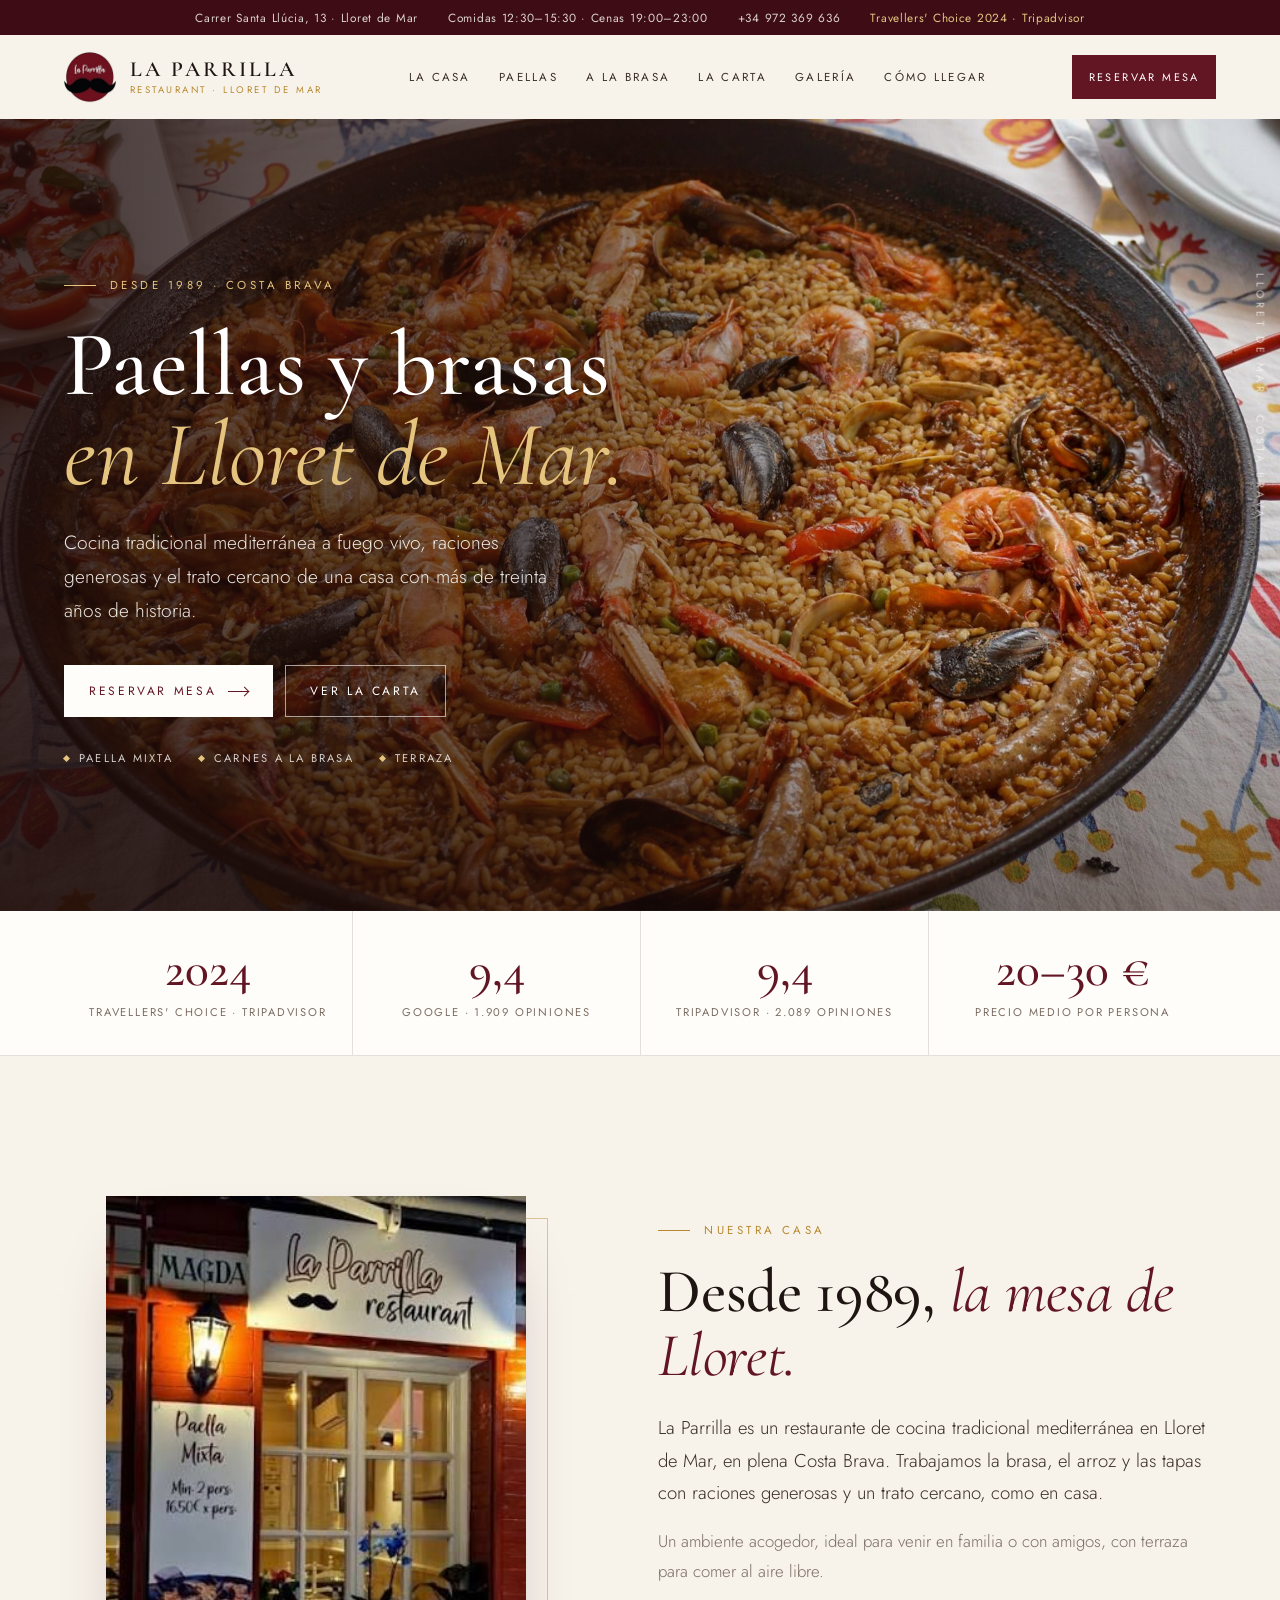
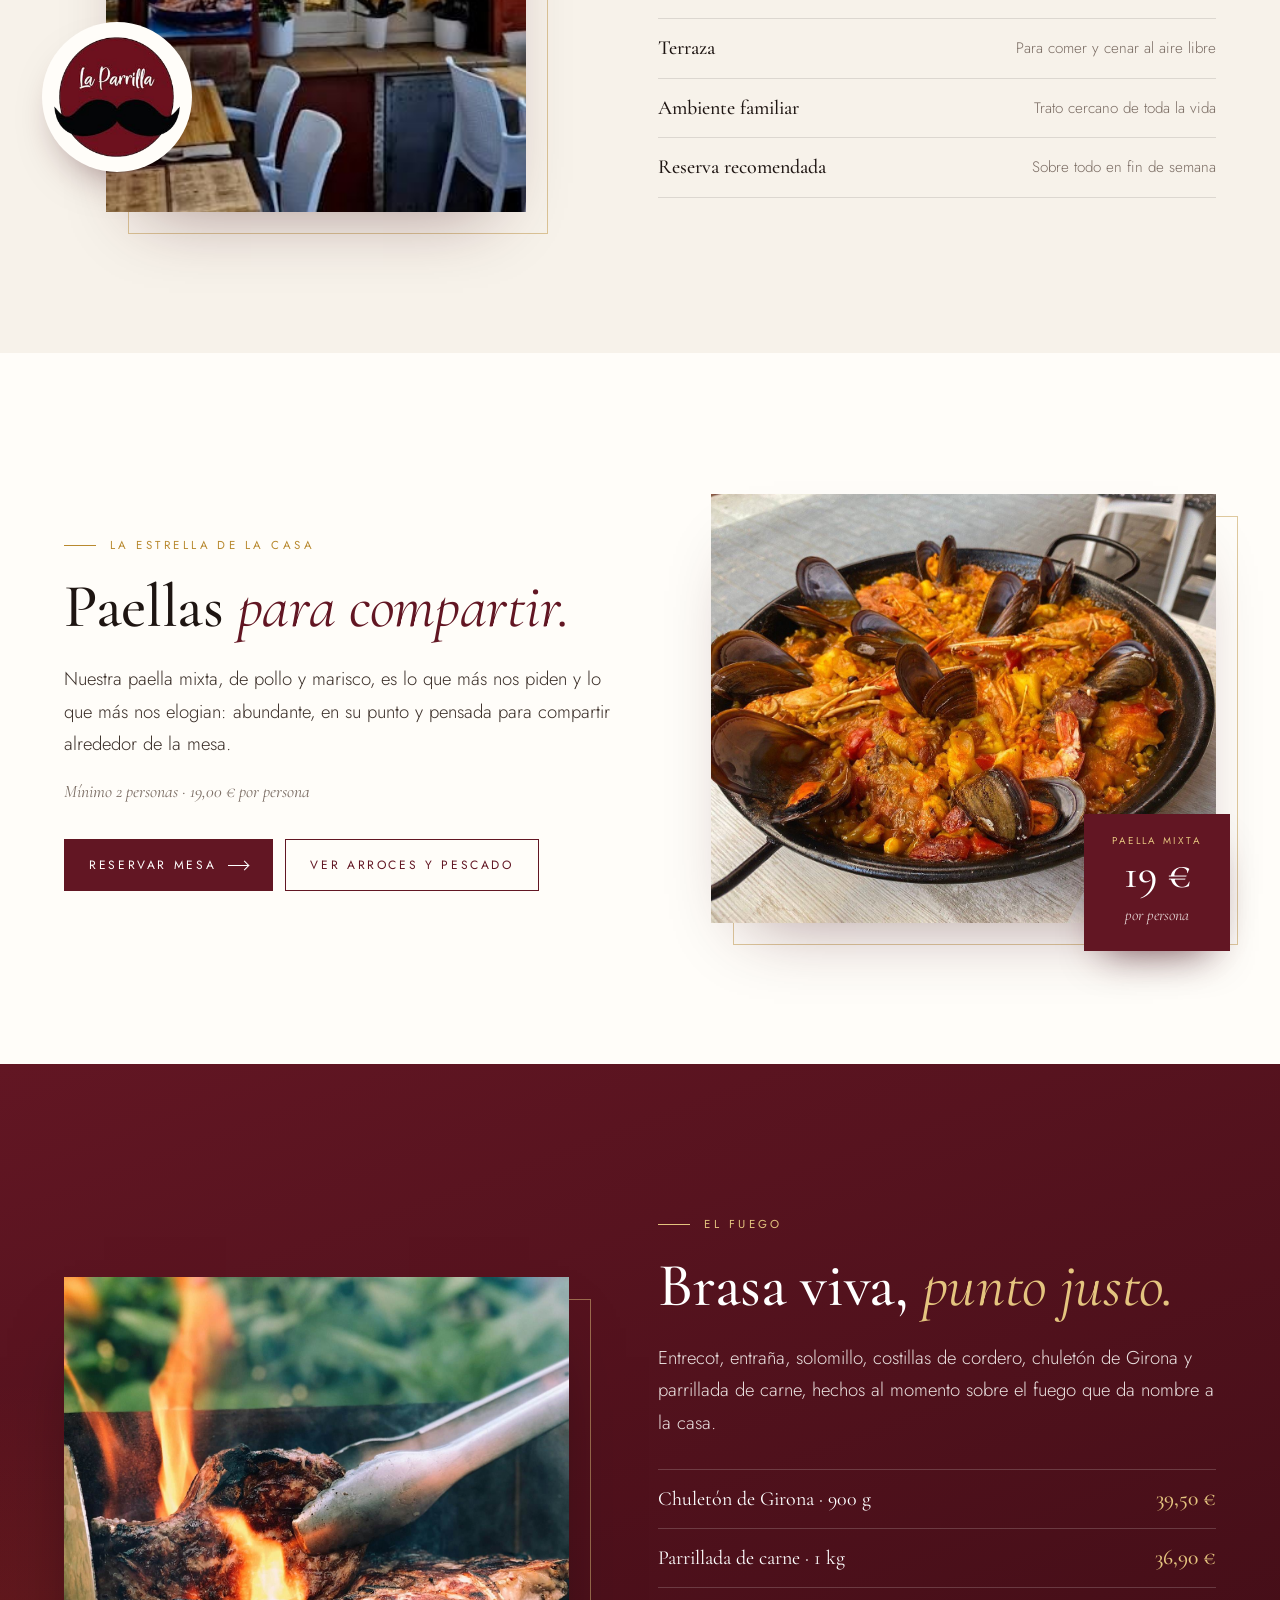
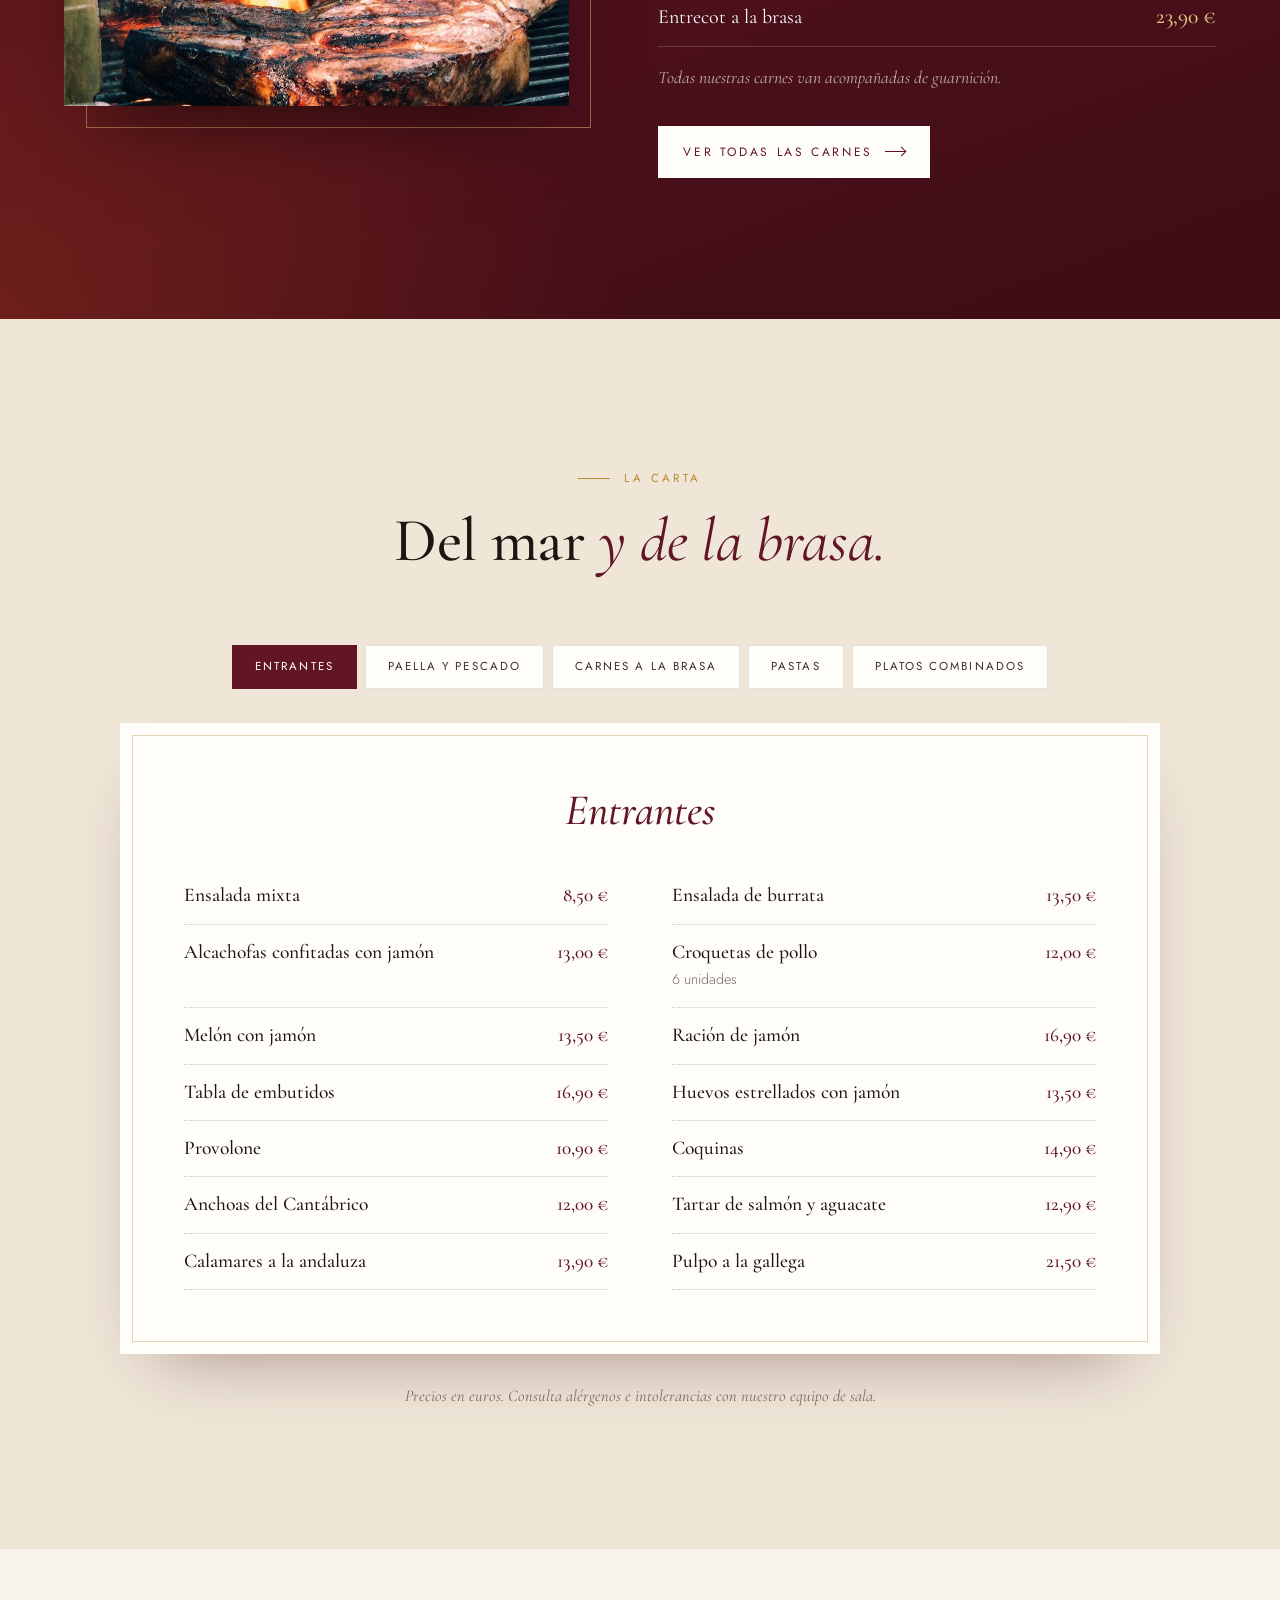
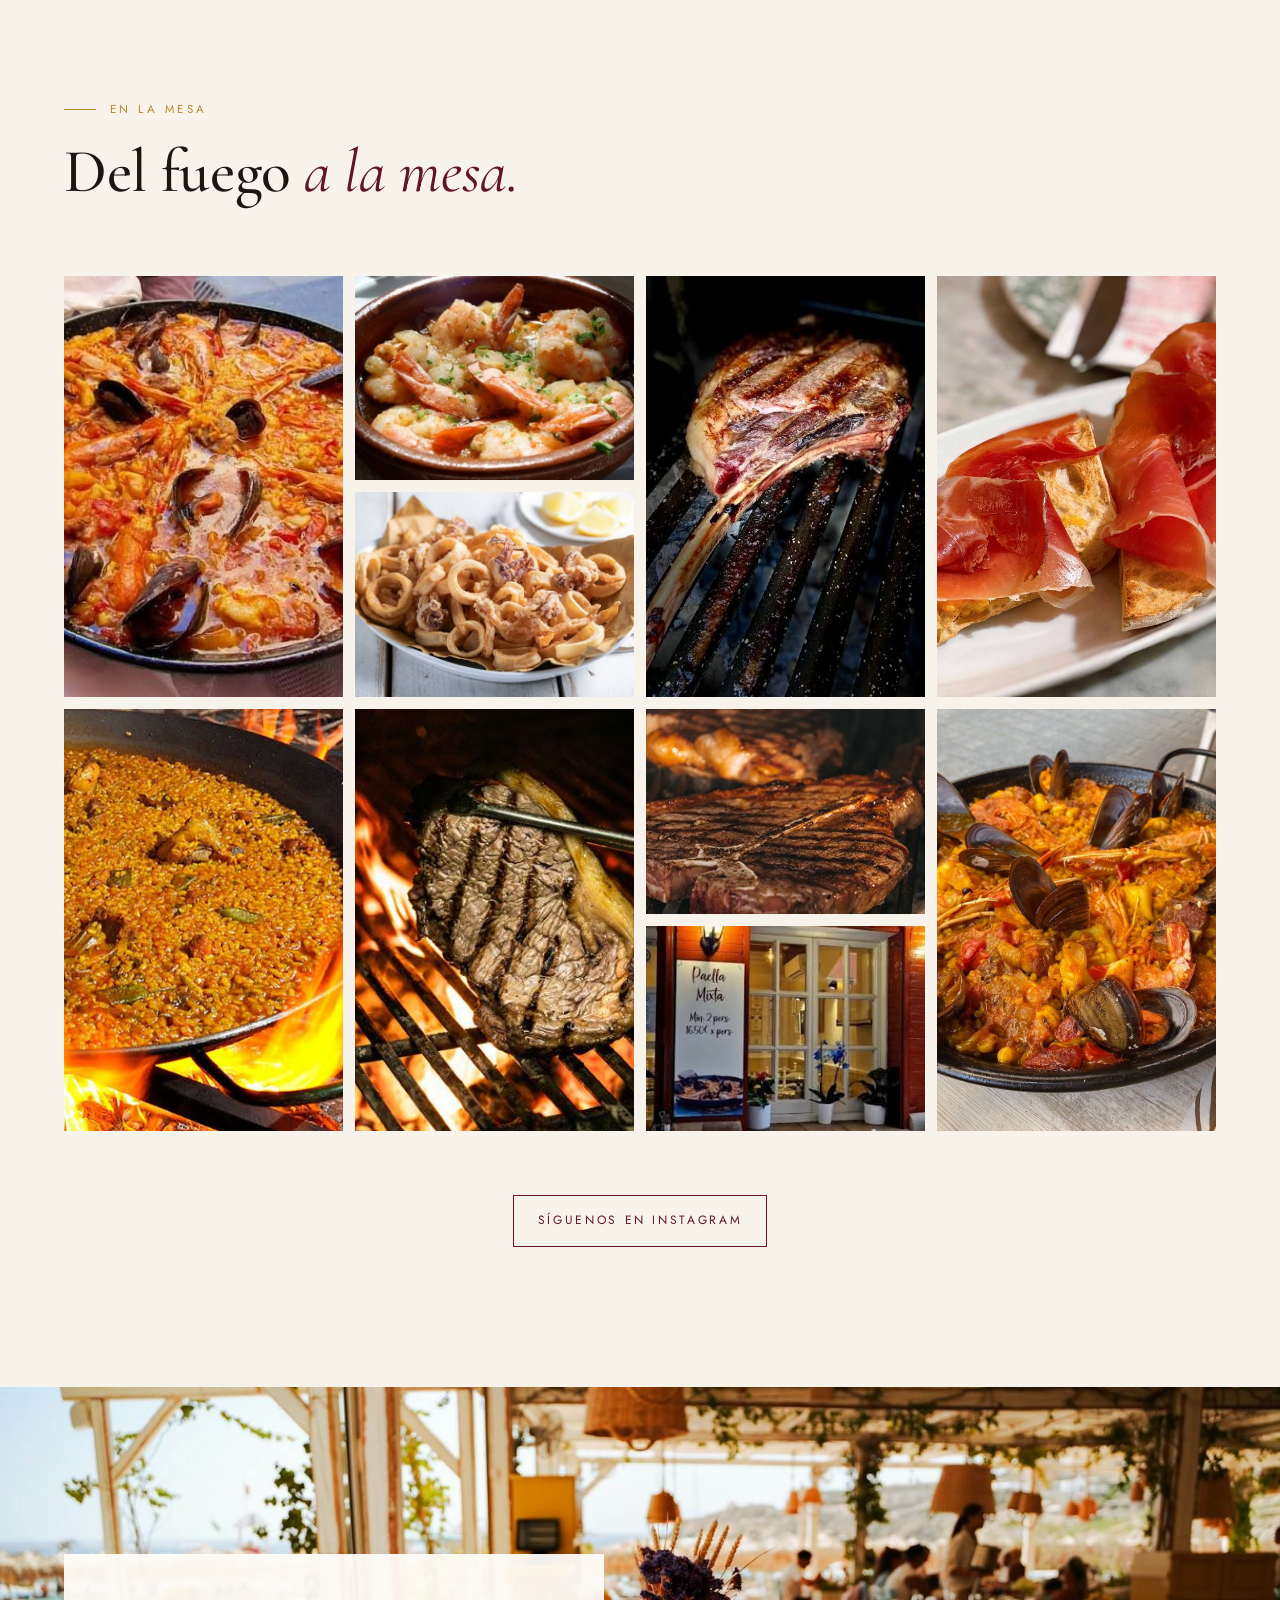
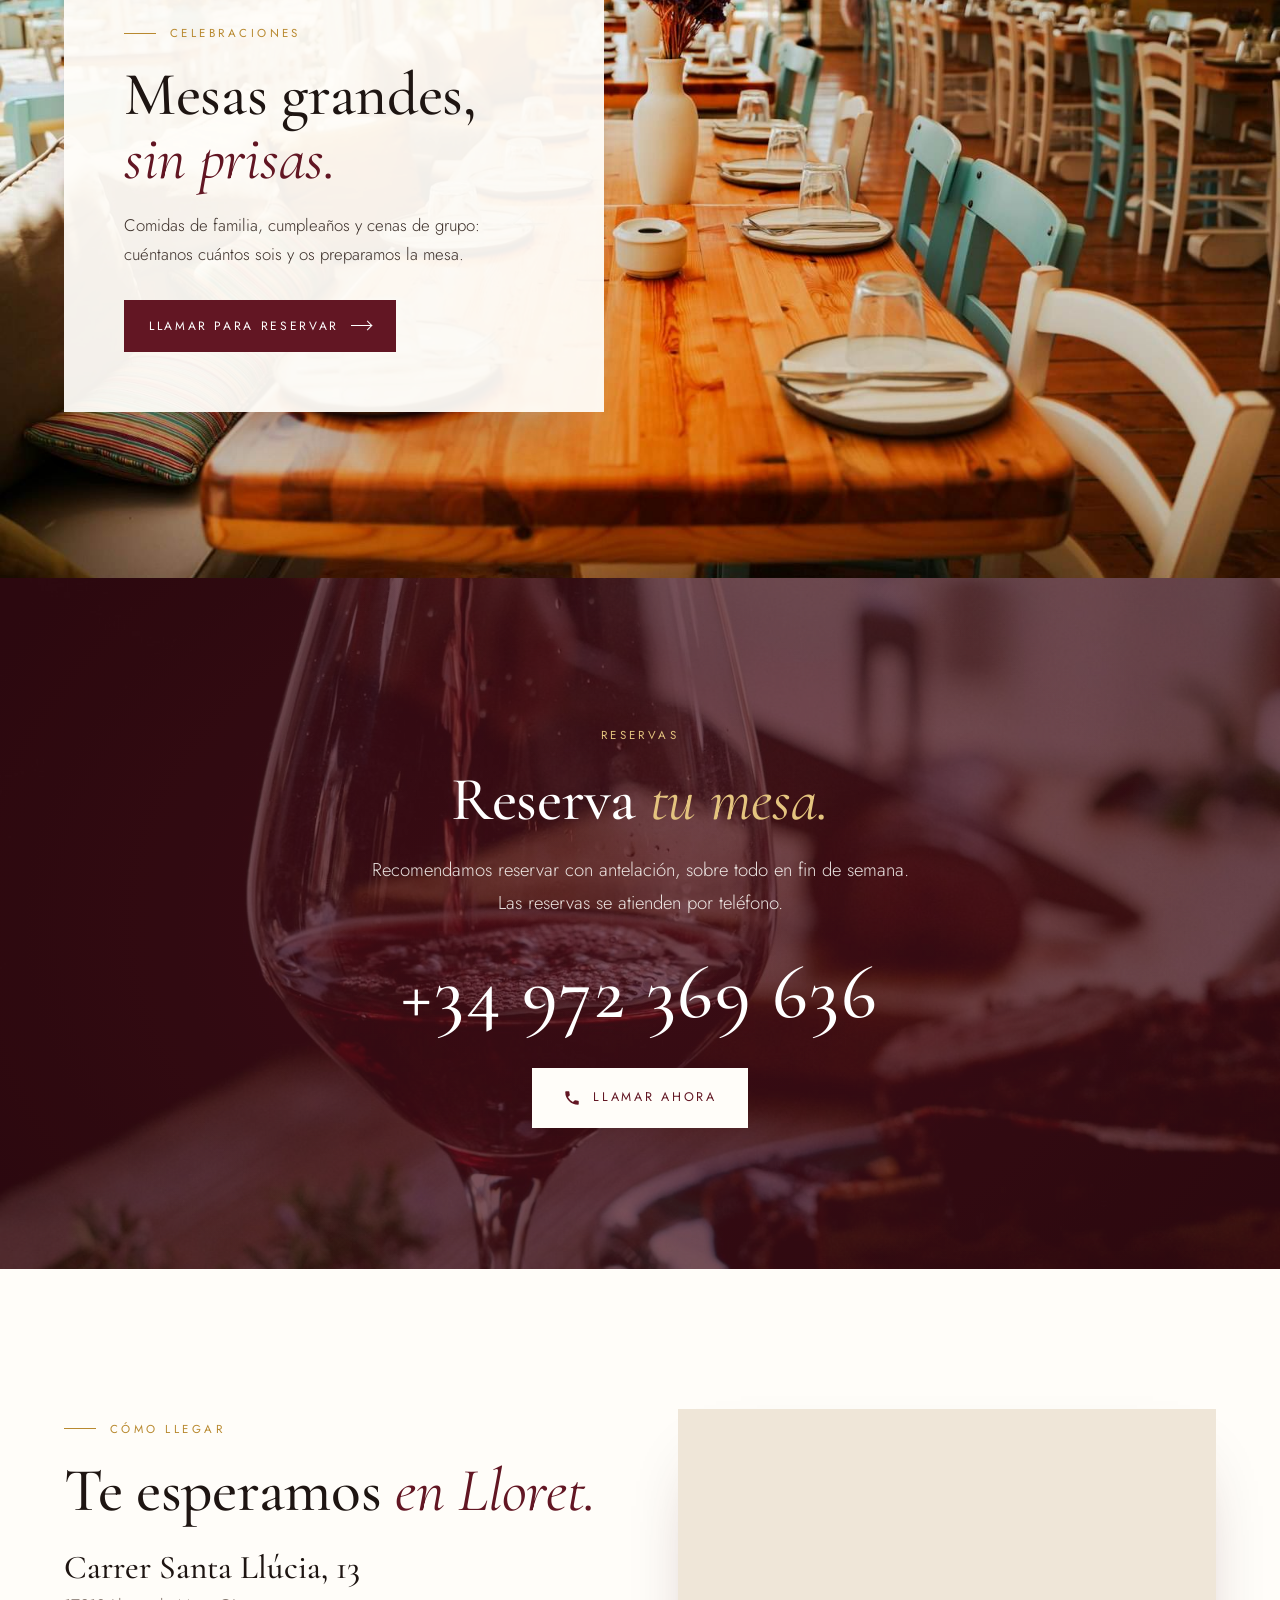
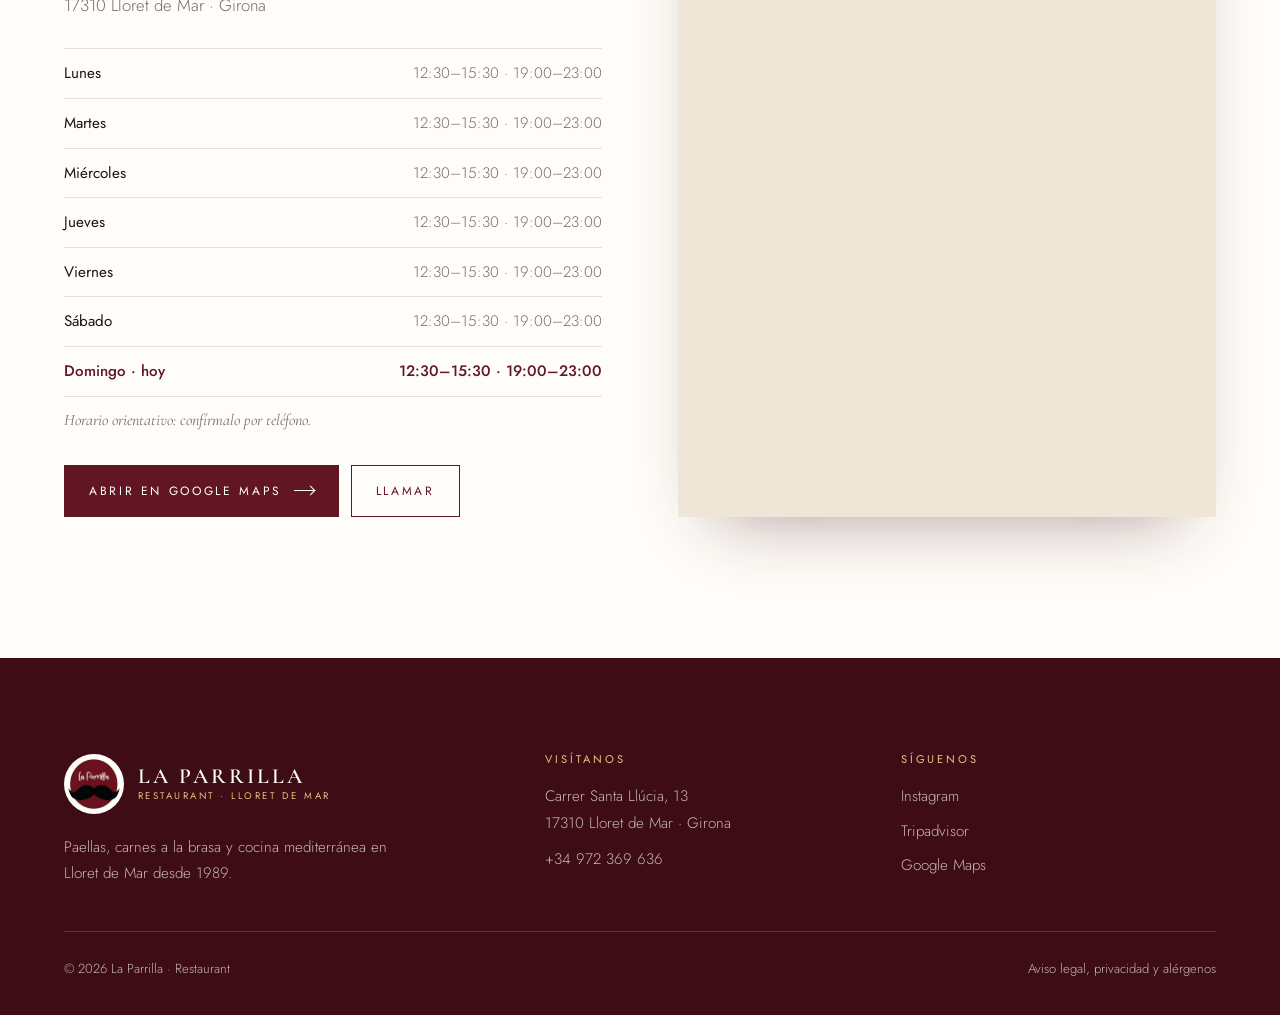
==== commit 1eafd562: "Rediseño premium de La Parrilla al estilo de Selvimar - Estética mediterránea luminosa: crema, vino " ====
--- a/index.html
+++ b/index.html
@@ -1,623 +1,270 @@
-<!doctype html><html><head><meta charset=utf8><meta name=viewport content="width=device-width,initial-scale=1,viewport-fit=cover"><style>:root{color-scheme:light;box-sizing:border-box;padding-top:env(safe-area-inset-top,0px);padding-bottom:env(safe-area-inset-bottom,0px)}html{scroll-padding-top:env(safe-area-inset-top,0px)}body{margin:0;padding:0;font:14px -apple-system,BlinkMacSystemFont,sans-serif;background:#faf9f5;color:#141413}img{max-width:100%}[hidden]:not([hidden=until-found i]){display:none!important}</style></head><body>
-<title>La Parrilla Lloret</title>
-<link id="site-fonts" rel="stylesheet" href="https://fonts.googleapis.com/css2?family=Cormorant+Garamond:wght@500;600;700&family=Lato:wght@400;700&family=Yellowtail&display=swap">
-<style id="site-css">
-*{box-sizing:border-box}
-:root{
-  --ink:#140E0C; --wine:#621623; --saffron:#FABC09; --ember:#E8571C;
-  --ink-2:color-mix(in srgb,var(--ink) 90%,#fff);
-  --wine-deep:color-mix(in srgb,var(--wine) 55%,#000);
-  --bone:#F3EBDD; --bone-dim:#C9BAA5; --paper:#F5EEE3; --paper-ink:#2A1915;
-  --line:rgba(243,235,221,.15);
-  --serif:"Cormorant Garamond","Iowan Old Style","Palatino Linotype",Georgia,serif;
-  --sans:"Lato","Avenir Next",Avenir,"Segoe UI",system-ui,sans-serif;
-  --script:"Yellowtail","Segoe Script","Brush Script MT",cursive;
-  --gut:clamp(16px,4vw,48px); --max:1180px;
-}
-html{scroll-behavior:smooth;scroll-padding-top:92px}
-body{background:var(--ink);color:var(--bone);font:400 1.0625rem/1.7 var(--sans);-webkit-font-smoothing:antialiased;overflow-x:hidden}
-a{color:inherit}
-p{margin:0}
-h1,h2,h3{font-family:var(--serif);font-weight:600;text-transform:uppercase;letter-spacing:.03em;line-height:1.05;margin:0;text-wrap:balance}
-h1{font-size:clamp(2.7rem,7.4vw,5.4rem)}
-h2{font-size:clamp(2rem,4.6vw,3.4rem)}
-h3{font-size:1.45rem;letter-spacing:.08em}
-.wrap{width:100%;max-width:calc(var(--max) + 2*var(--gut));margin-inline:auto;padding-inline:var(--gut)}
-section{padding-block:clamp(60px,9vw,116px)}
-.eyebrow{display:block;font:700 .74rem/1.3 var(--sans);letter-spacing:.24em;text-transform:uppercase;color:var(--saffron)}
-:focus-visible{outline:2px solid var(--saffron);outline-offset:3px}
-
-/* botones */
-.btn{display:inline-flex;align-items:center;justify-content:center;padding:1rem 1.7rem;font:700 .78rem/1 var(--sans);letter-spacing:.18em;text-transform:uppercase;text-decoration:none;border:1px solid transparent;transition:background .2s,color .2s,border-color .2s}
-.btn-wine{background:var(--wine);color:#fff}
-.btn-wine:hover{background:color-mix(in srgb,var(--wine) 78%,#fff)}
-.btn-gold{background:var(--saffron);color:#1a0f0b}
-.btn-gold:hover{background:color-mix(in srgb,var(--saffron) 82%,#fff)}
-.btn-line{border-color:rgba(243,235,221,.5);color:var(--bone)}
-.btn-line:hover{border-color:var(--saffron);color:var(--saffron)}
-
-/* franja superior (como Paelleria Gaudí) */
-.strip{background:var(--wine-deep);font-size:.8rem;line-height:1.4}
-.strip .wrap{display:flex;flex-wrap:wrap;gap:.35rem 1.8rem;justify-content:center;padding-block:.6rem;color:var(--bone)}
-.strip a{text-decoration:none}
-.strip a:hover{color:var(--saffron)}
-.strip .ta{color:var(--saffron)}
-
-/* cabecera */
-.hd{position:sticky;top:env(safe-area-inset-top,0px);z-index:40;background:color-mix(in srgb,var(--ink) 93%,transparent);backdrop-filter:blur(8px);border-bottom:1px solid var(--line)}
-.hd-in{display:flex;align-items:center;justify-content:space-between;gap:1rem;min-height:84px}
-.brand{display:flex;align-items:center;gap:.9rem;text-decoration:none}
-.logo{display:block;flex:none;border-radius:50%}
-img.logo{border-radius:0;object-fit:contain}
-.brand-t b{display:block;font:700 1.35rem/1 var(--serif);letter-spacing:.14em;text-transform:uppercase}
-.brand-t small{display:block;margin-top:.3rem;font:700 .62rem/1 var(--sans);letter-spacing:.2em;text-transform:uppercase;color:var(--bone-dim)}
-.hd nav{display:flex;align-items:center;gap:.25rem}
-.hd nav a{padding:.75rem 1rem;font:700 .74rem/1 var(--sans);letter-spacing:.17em;text-transform:uppercase;text-decoration:none;color:var(--bone);transition:color .2s,background .2s}
-.hd nav a:hover{color:var(--saffron)}
-.hd nav a.n-carta{background:var(--wine);color:#fff}
-.hd nav a.n-carta:hover{background:color-mix(in srgb,var(--wine) 78%,#fff);color:#fff}
-.hd nav a.n-res{background:var(--saffron);color:#1a0f0b;margin-inline-start:.4rem}
-.hd nav a.n-res:hover{background:color-mix(in srgb,var(--saffron) 82%,#fff);color:#1a0f0b}
-.nb{display:none;background:none;border:1px solid var(--line);color:var(--bone);padding:.6rem 1rem;font:700 .72rem var(--sans);letter-spacing:.16em;text-transform:uppercase;cursor:pointer}
-@media(max-width:940px){
-  .nb{display:block}
-  .hd nav{display:none;position:absolute;top:100%;left:0;right:0;flex-direction:column;align-items:stretch;gap:0;background:var(--ink);padding:8px var(--gut) 20px;border-bottom:1px solid var(--line)}
-  .hd.open nav{display:flex}
-  .hd nav a{padding:1rem .2rem;border-bottom:1px solid var(--line)}
-  .hd nav a.n-carta,.hd nav a.n-res{margin:.5rem 0 0;padding:1rem;text-align:center}
-}
-@media(max-width:520px){.brand-t{display:none}}
-
-/* hero */
-.hero{position:relative;overflow:hidden;text-align:center;padding-block:clamp(84px,12vw,148px) clamp(150px,19vw,250px);background:radial-gradient(120% 80% at 50% 115%,color-mix(in srgb,var(--wine) 75%,#000) 0%,var(--ink) 68%)}
-.hero-bg{position:absolute;inset:0;background-size:cover;background-position:center}
-.hero-bg::after{content:"";position:absolute;inset:0;background:linear-gradient(180deg,color-mix(in srgb,var(--ink) 80%,transparent),color-mix(in srgb,var(--ink) 66%,transparent) 50%,color-mix(in srgb,var(--ink) 92%,transparent))}
-canvas.fire{position:absolute;inset:0;width:100%;height:100%;pointer-events:none;z-index:1}
-canvas.fire.low{top:auto;bottom:0;height:280px}
-.hero-in{position:relative;z-index:2}
-.hero h1{max-width:15ch;margin:1.1rem auto 0}
-.hero .lead{max-width:44ch;margin:1.5rem auto 0;color:var(--bone);font-size:clamp(1.05rem,2vw,1.25rem);opacity:.9}
-.hero .cta{margin-top:2.2rem;display:flex;gap:.8rem;justify-content:center;flex-wrap:wrap}
-.hero .photo-hint{margin-top:1.4rem}
-
-/* valoraciones */
-.rate{display:grid;grid-template-columns:repeat(auto-fit,minmax(min(100%,230px),1fr));border-block:1px solid var(--line);background:var(--ink)}
-.rate>div{padding:1.7rem 1rem;text-align:center}
-.rate>div+div{border-inline-start:1px solid var(--line)}
-.rate .v{display:block;font:600 clamp(2.1rem,4vw,3rem)/1 var(--serif);color:var(--saffron);font-variant-numeric:lining-nums}
-.rate .l{display:block;margin-top:.55rem;font-size:.82rem;letter-spacing:.08em;color:var(--bone-dim)}
-@media(max-width:700px){.rate>div+div{border-inline-start:0;border-top:1px solid var(--line)}}
-
-/* secciones partidas */
-.split{display:grid;grid-template-columns:1fr 1fr;gap:clamp(30px,6vw,92px);align-items:center}
-.split.rev .media{order:-1}
-.copy>*+*{margin-top:1.15rem}
-.copy h2{margin-top:.9rem}
-.copy p{color:var(--bone);opacity:.88;max-width:52ch}
-.tags{font:700 .76rem/1.6 var(--sans);letter-spacing:.18em;text-transform:uppercase;color:var(--saffron)}
-.copy .btn{margin-top:1.6rem}
-.media{position:relative;isolation:isolate;padding:0 16px 16px 0}
-.media::after{content:"";position:absolute;inset:16px 0 0 16px;border:1px solid color-mix(in srgb,var(--saffron) 60%,transparent);z-index:-1}
-.split.rev .media{padding:0 0 16px 16px}
-.split.rev .media::after{inset:16px 16px 0 0}
-@media(max-width:820px){.split{grid-template-columns:1fr}.split.rev .media{order:0}}
-.alt{background:var(--ink-2)}
-
-/* placeholders / fotos */
-.ph{position:relative;margin:0;overflow:hidden;background:var(--ink-2);aspect-ratio:1/1}
-.ph>img,.ph>svg{position:absolute;inset:0;width:100%;height:100%;object-fit:cover;display:block}
-
-/* brasa */
-.brasa{position:relative;overflow:hidden;background:linear-gradient(180deg,var(--ink),var(--wine-deep))}
-.brasa .wrap{position:relative;z-index:2}
-
-/* carta */
-.paper{background:var(--paper);color:var(--paper-ink)}
-.paper .eyebrow{color:var(--wine)}
-.head{max-width:60ch;margin-bottom:clamp(30px,5vw,56px)}
-.head h2{margin-top:.8rem}
-.head p{margin-top:1rem;opacity:.75}
-.menu{display:grid;grid-template-columns:1fr 1fr;gap:clamp(34px,5vw,64px) clamp(32px,6vw,88px);align-items:start}
-.mcol{display:flex;flex-direction:column;gap:clamp(34px,4.5vw,56px)}
-@media(max-width:820px){.menu{grid-template-columns:1fr}}
-.cnote{margin-top:.9rem;font-size:.9rem;font-style:italic;color:color-mix(in srgb,var(--paper-ink) 75%,transparent)}
-.cat h3{color:var(--wine);padding-bottom:.7rem;border-bottom:2px solid var(--wine);display:flex;justify-content:space-between;gap:1rem}
-.dish{display:grid;grid-template-columns:1fr auto;gap:.1rem 1rem;padding-block:.8rem;border-bottom:1px solid color-mix(in srgb,var(--paper-ink) 16%,transparent)}
-.dish b{font:700 1.28rem/1.2 var(--serif)}
-.dish .p{font:700 1.15rem/1.3 var(--serif);color:var(--wine);font-variant-numeric:lining-nums tabular-nums;text-align:end;white-space:nowrap}
-.dish small{grid-column:1;font-size:.92rem;line-height:1.5;color:color-mix(in srgb,var(--paper-ink) 72%,transparent)}
-.dish .x{grid-column:2;grid-row:2;justify-self:end}
-.ed-add{margin-top:clamp(28px,4vw,44px)}
-
-/* galería */
-.gal{display:grid;grid-template-columns:repeat(4,1fr);gap:8px}
-@media(max-width:900px){.gal{grid-template-columns:repeat(2,1fr)}}
-
-/* reservas */
-.res{background:var(--wine);position:relative;overflow:hidden}
-.res-grid{display:grid;grid-template-columns:1fr 1fr;gap:clamp(36px,6vw,96px);align-items:center}
-.res .eyebrow{color:var(--saffron)}
-.res p{opacity:.92;max-width:48ch}
-.res .col>*+*{margin-top:1.1rem}
-.res .col h2{margin-top:.9rem}
-.tel{display:block;font:600 clamp(2.2rem,6.4vw,4.2rem)/1.05 var(--serif);letter-spacing:.02em;text-decoration:none;color:#fff;font-variant-numeric:lining-nums}
-.tel:hover{color:var(--saffron)}
-@media(max-width:820px){.res-grid{grid-template-columns:1fr}}
-
-/* ubicación */
-.where{display:grid;grid-template-columns:1fr 1fr;gap:clamp(36px,6vw,96px)}
-.hrow{display:flex;justify-content:space-between;gap:1rem;padding:.75rem 0;border-bottom:1px solid var(--line);font-variant-numeric:lining-nums tabular-nums}
-.hrow span:first-child{font-weight:700;letter-spacing:.06em}
-.hrow span:last-child{color:var(--bone-dim);text-align:end}
-.where h3{margin-bottom:.8rem}
-.where address{font-style:normal;color:var(--bone)}
-.where address strong{display:block;font:600 clamp(1.8rem,3.4vw,2.5rem)/1.1 var(--serif);text-transform:uppercase;letter-spacing:.03em;margin-bottom:.4rem}
-.where .btn{margin-top:1.6rem}
-@media(max-width:820px){.where{grid-template-columns:1fr}}
-
-/* pie */
-footer{background:var(--wine-deep);padding-block:clamp(40px,6vw,64px);font-size:.9rem}
-.ft{display:grid;grid-template-columns:auto 1fr auto;gap:1.6rem 2.4rem;align-items:center}
-.ft .fl{display:flex;flex-wrap:wrap;gap:.4rem 1.4rem;color:var(--bone-dim)}
-.ft a{text-decoration:none}
-.ft a:hover{color:var(--saffron)}
-.ft .fr{text-align:end;color:var(--bone-dim)}
-.ft .copy2{grid-column:1/-1;border-top:1px solid var(--line);padding-top:1.2rem;display:flex;flex-wrap:wrap;justify-content:space-between;gap:.5rem 2rem;color:var(--bone-dim);font-size:.8rem}
-@media(max-width:820px){.ft{grid-template-columns:1fr}.ft .fr{text-align:start}}
-
-/* edición */
-body:not(.editing) .ed-only,body:not(.editing) .ph-ctl{display:none!important}
-.editing [data-k]{outline:1px dashed rgba(250,188,9,.5);outline-offset:3px;cursor:text;min-width:1ch}
-.editing [data-k]:focus{outline:2px solid var(--saffron);background:rgba(250,188,9,.1)}
-.editing [data-k]:empty::before{content:"…";opacity:.5}
-.editing{padding-bottom:110px}
-.ph-ctl{position:absolute;left:10px;bottom:10px;display:flex;gap:6px;z-index:5;flex-wrap:wrap}
-.editing .ph{outline:2px dashed rgba(250,188,9,.55);outline-offset:-2px}
-.ph-ctl button,.ed-only.add,.ed-only.x{font:700 .7rem var(--sans);letter-spacing:.1em;text-transform:uppercase;border:0;padding:.55rem .8rem;background:var(--saffron);color:#1a0f0b;cursor:pointer}
-.ph-ctl button+button{background:#1a0f0b;color:var(--bone)}
-.ed-only.x{padding:.2rem .55rem;background:transparent;color:inherit;border:1px solid currentColor;opacity:.7;font-size:.9rem;line-height:1}
-.ed-only.add{background:transparent;border:1px dashed var(--wine);color:var(--wine);margin-top:1rem}
-.bar{position:fixed;left:50%;transform:translateX(-50%);bottom:calc(14px + env(safe-area-inset-bottom,0px));z-index:60;display:flex;flex-wrap:wrap;gap:8px;align-items:center;justify-content:center;width:max-content;max-width:calc(100vw - 24px);padding:8px;background:#1b1210;border:1px solid rgba(243,235,221,.2);box-shadow:0 12px 44px rgba(0,0,0,.55);color:var(--bone);font:700 .72rem var(--sans);letter-spacing:.08em}
-.bar button{font:inherit;letter-spacing:.12em;text-transform:uppercase;border:1px solid rgba(243,235,221,.3);background:transparent;color:var(--bone);padding:.7rem 1rem;cursor:pointer}
-.bar button:hover{border-color:var(--saffron);color:var(--saffron)}
-.bar .b-gold{background:var(--saffron);border-color:var(--saffron);color:#1a0f0b}
-.bar .b-gold:hover{color:#1a0f0b;background:color-mix(in srgb,var(--saffron) 80%,#fff)}
-.bar button:disabled{opacity:.6;cursor:progress}
-.bar .hint{flex-basis:100%;text-align:center;font-weight:400;letter-spacing:.02em;text-transform:none;opacity:.8;font-size:.78rem;padding:2px 6px 4px}
-.sw{display:flex;align-items:center;gap:6px;text-transform:uppercase;letter-spacing:.1em;cursor:pointer}
-.sw input{width:30px;height:30px;border:1px solid rgba(243,235,221,.3);padding:0;background:none;cursor:pointer}
-.toast{position:fixed;left:50%;transform:translateX(-50%);bottom:calc(96px + env(safe-area-inset-bottom,0px));z-index:70;max-width:calc(100vw - 32px);background:var(--saffron);color:#1a0f0b;padding:.7rem 1.1rem;font:700 .82rem/1.4 var(--sans)}
-@media(prefers-reduced-motion:reduce){html{scroll-behavior:auto}*{transition:none!important}}
-</style>
-
-<div id="root"></div>
-<script type="application/json" id="site-state">{"rev":2,"img":{"logo":"[data-uri]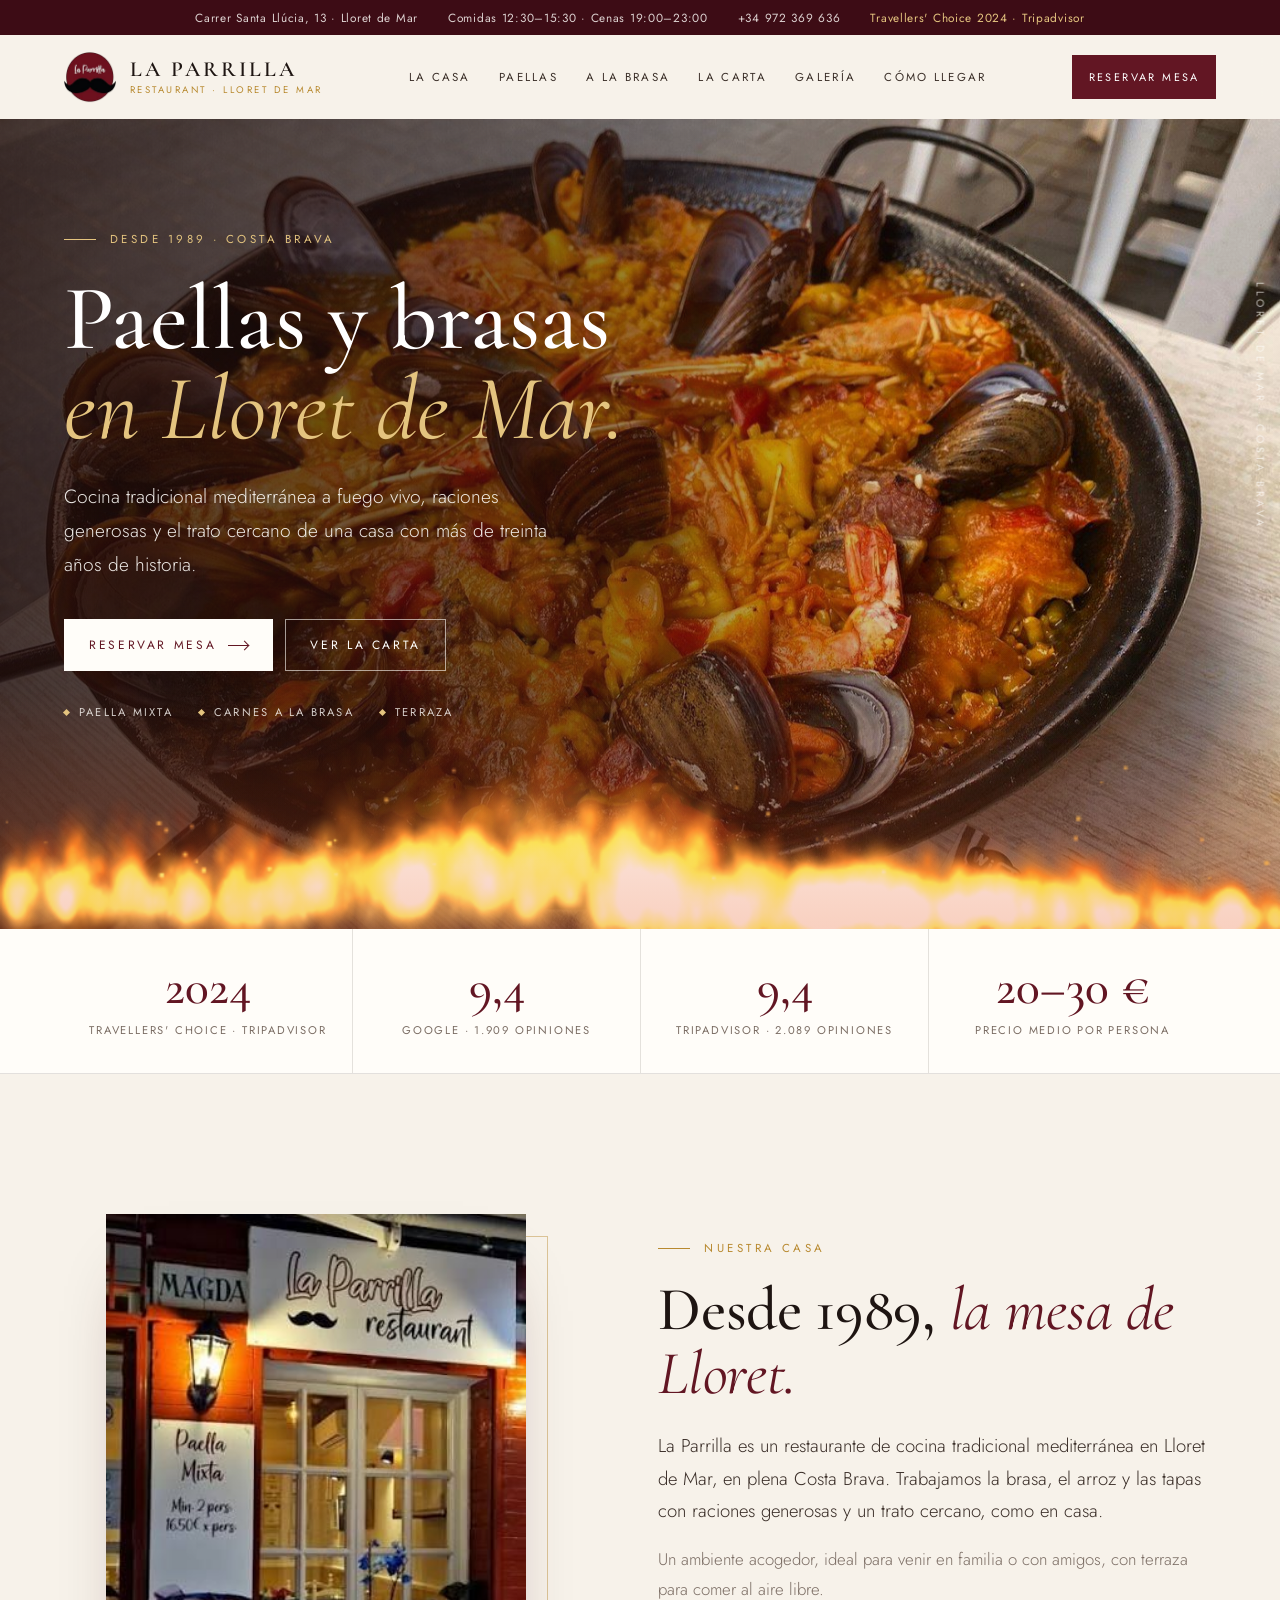
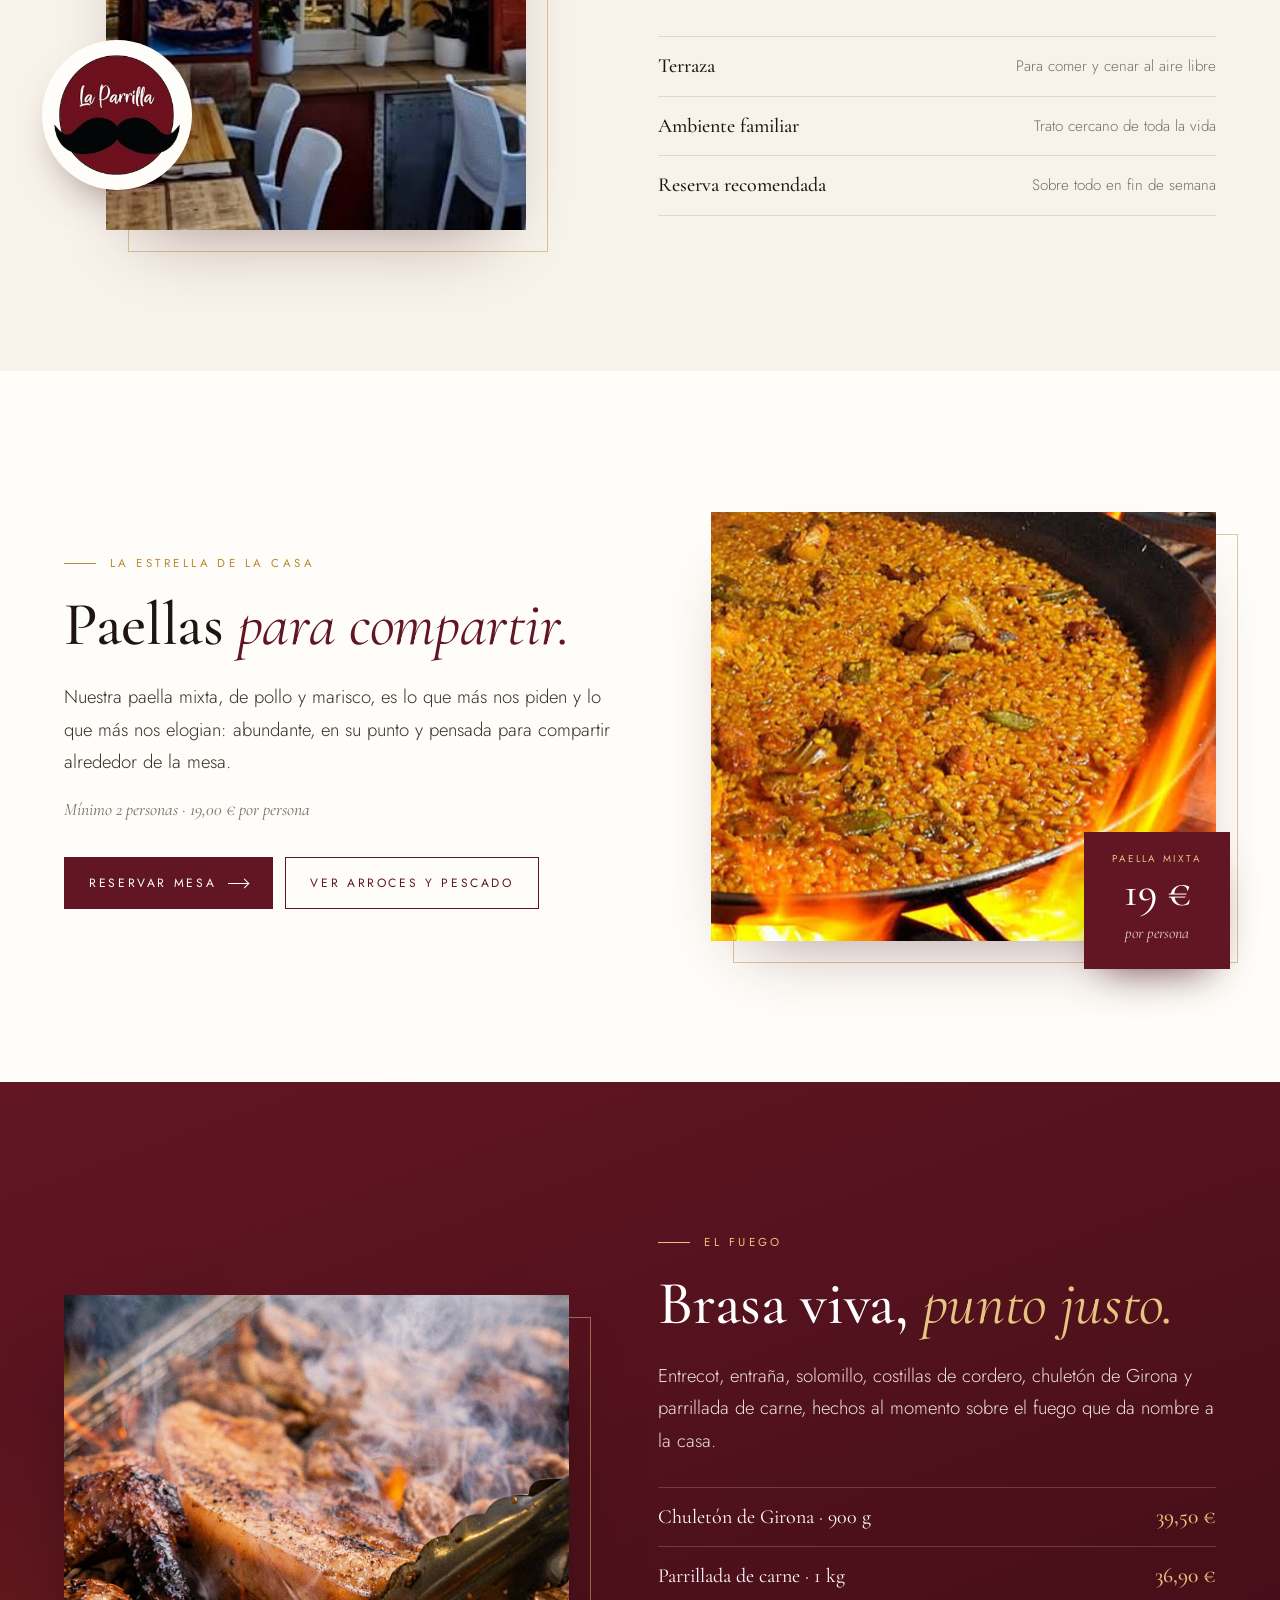
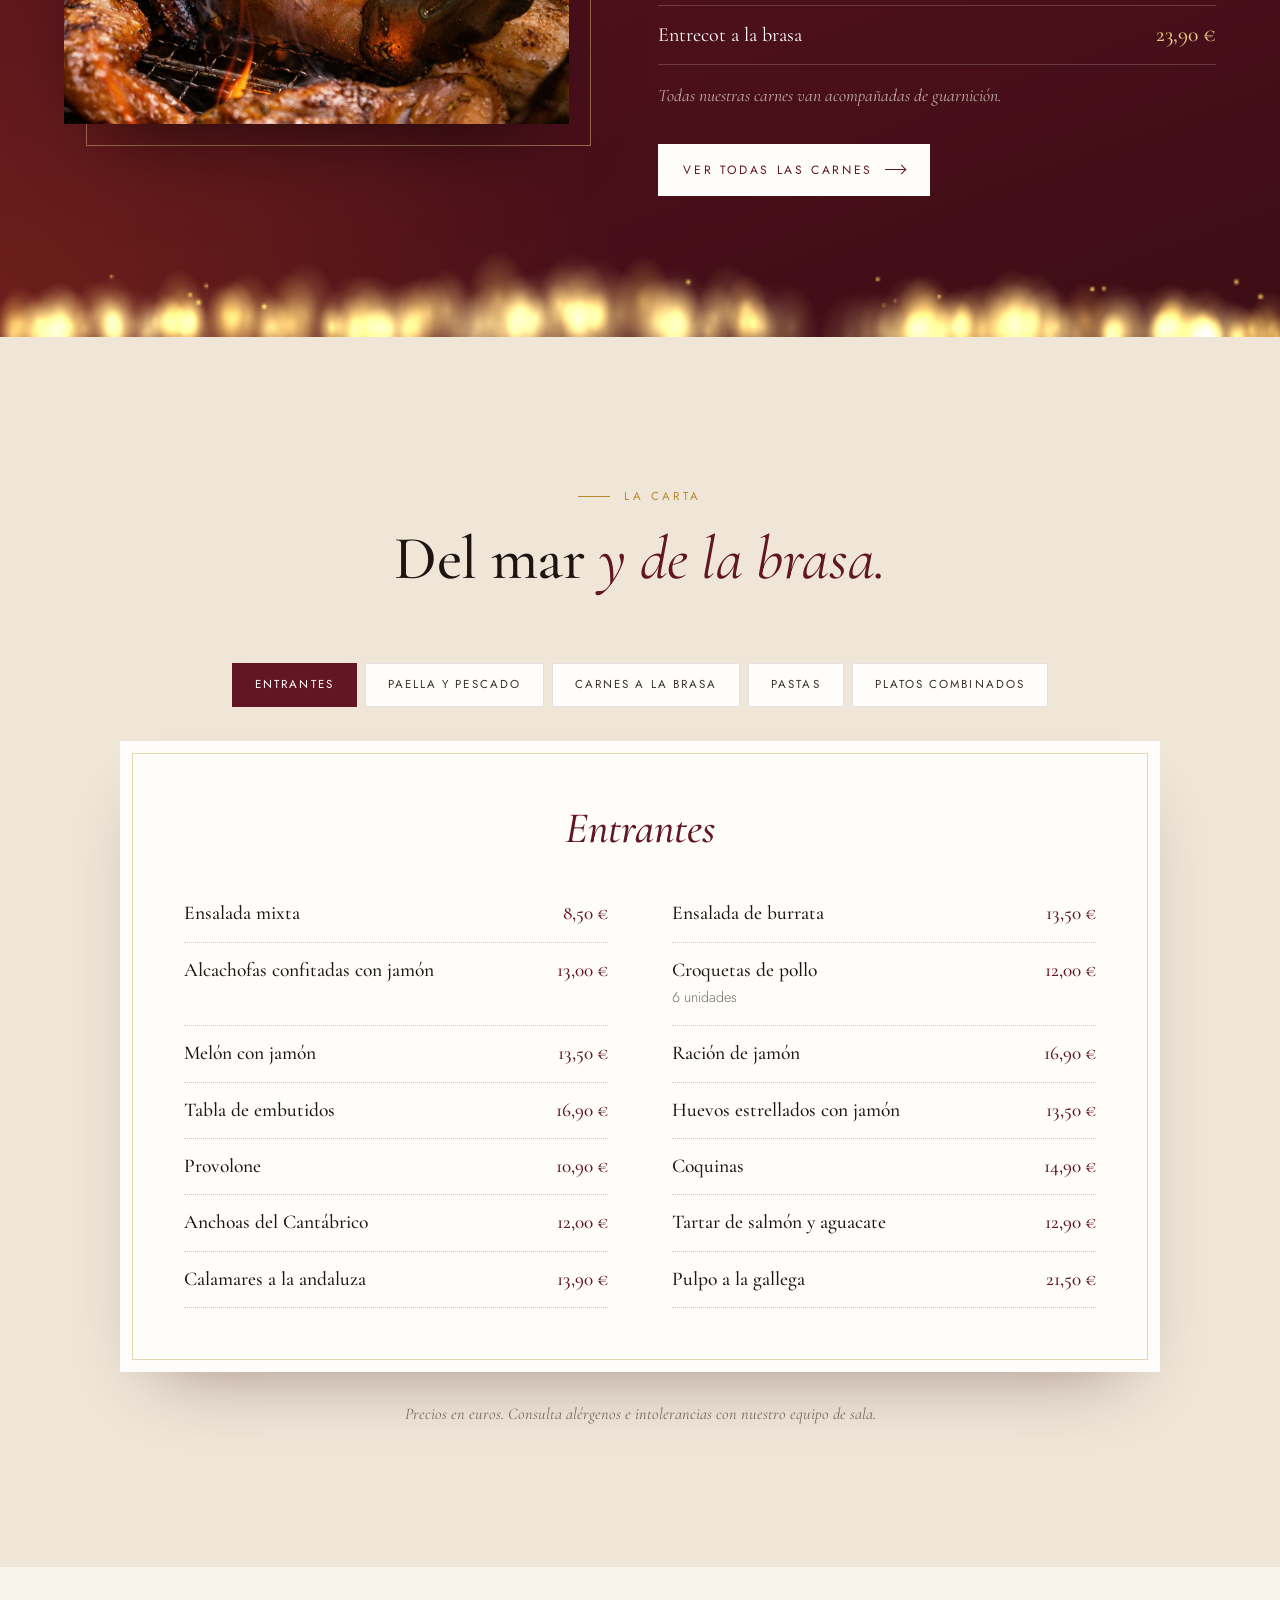
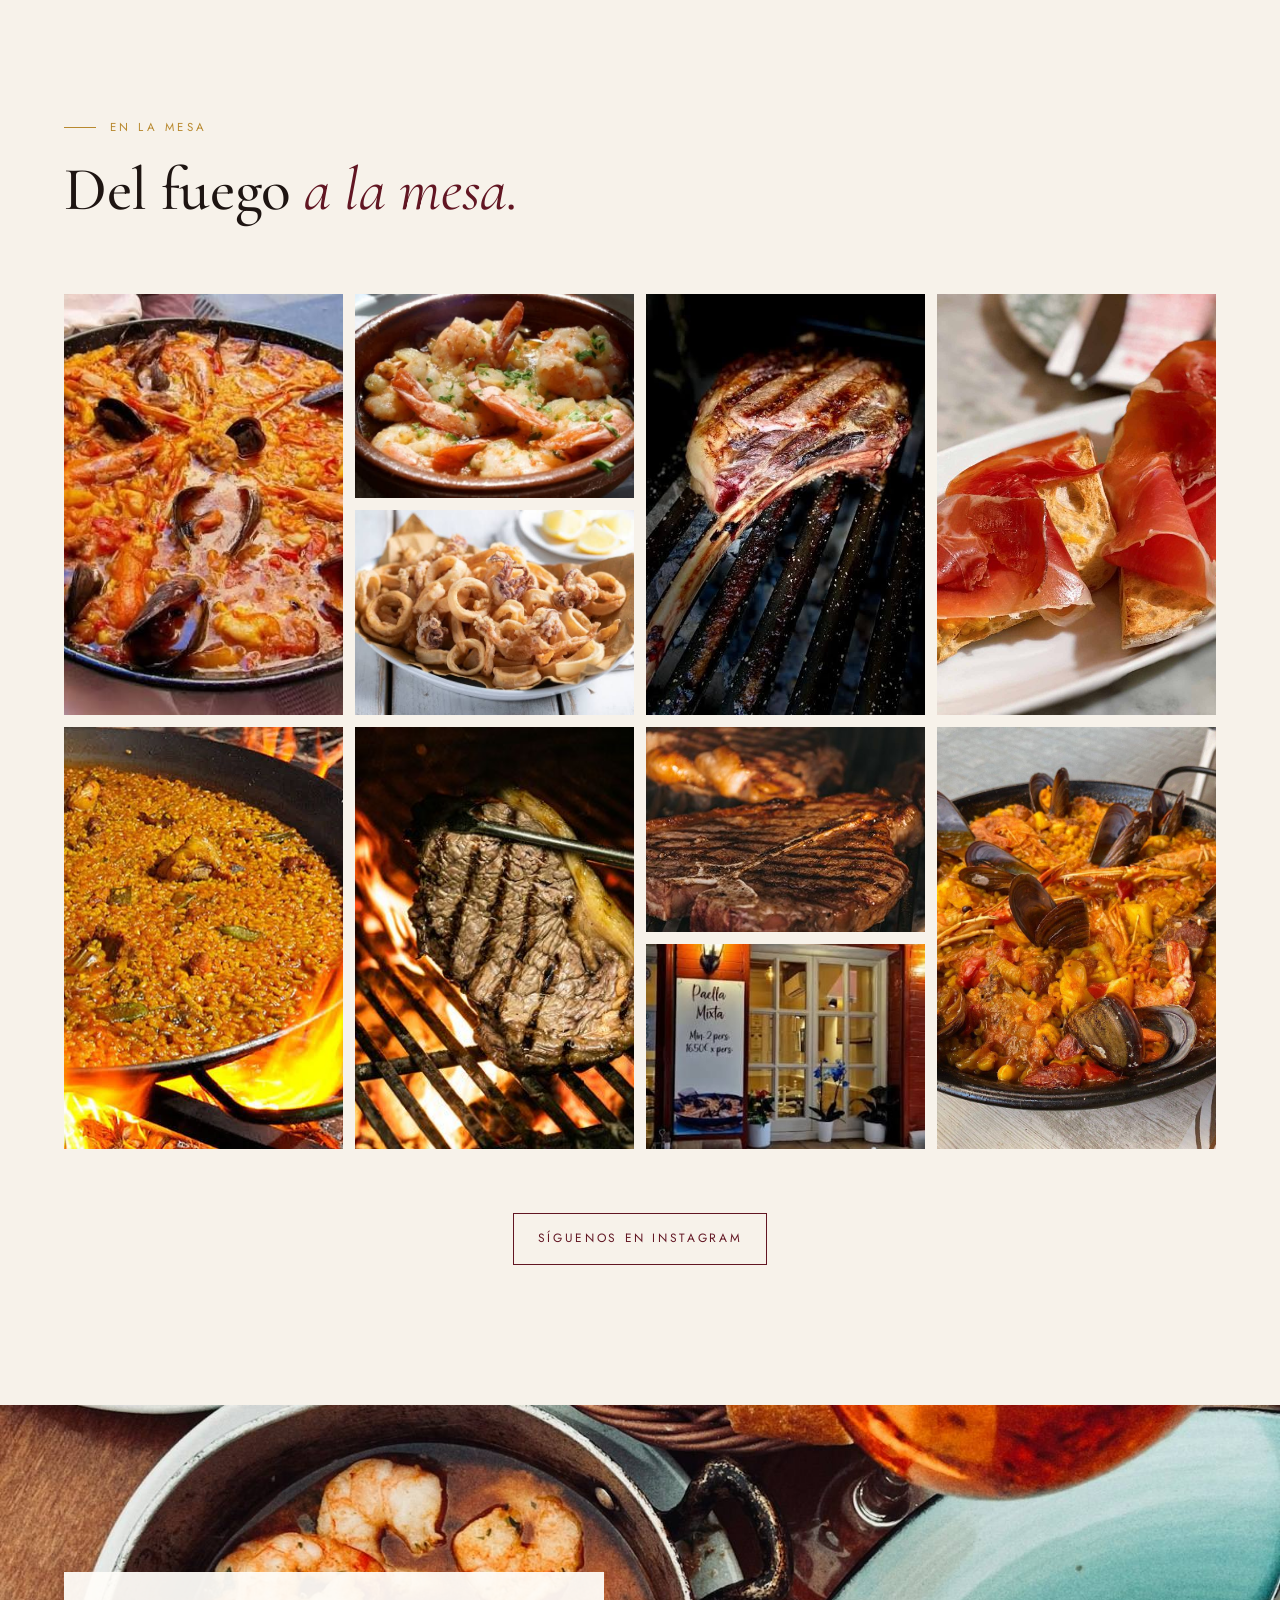
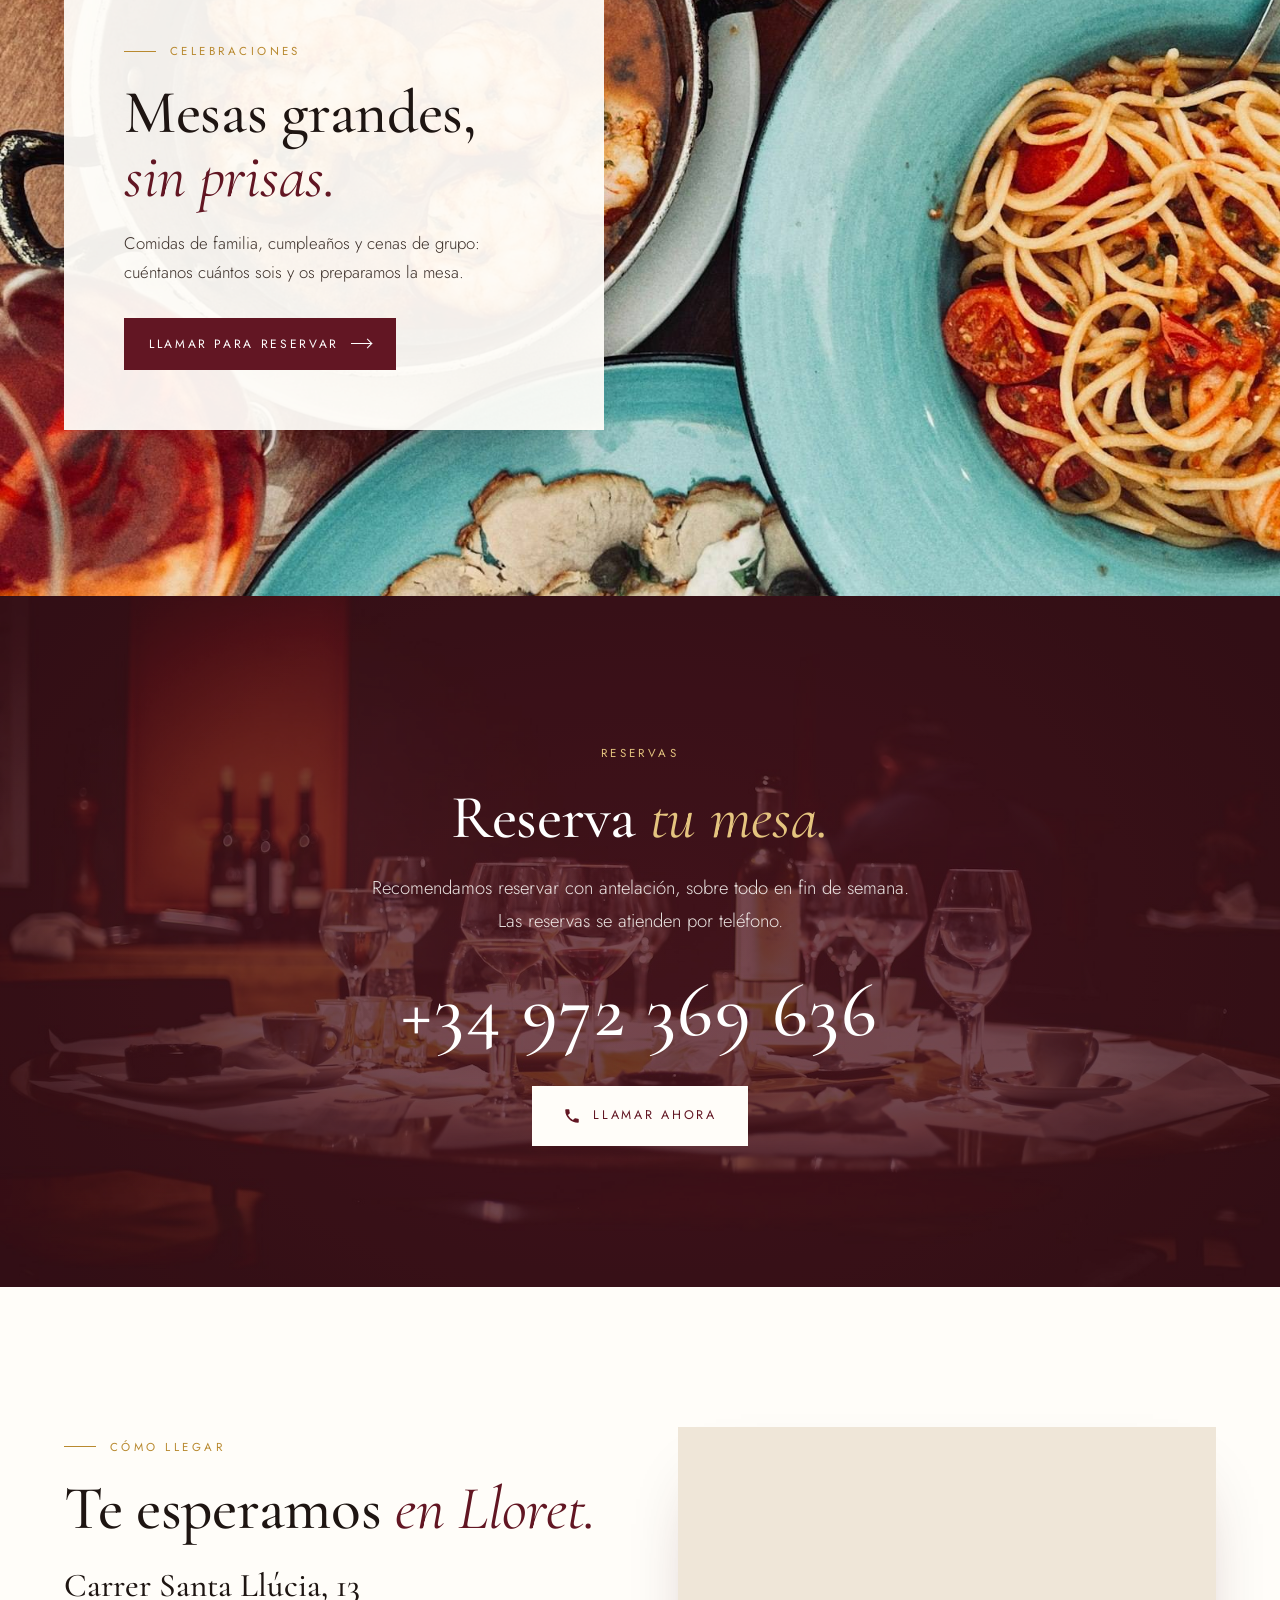
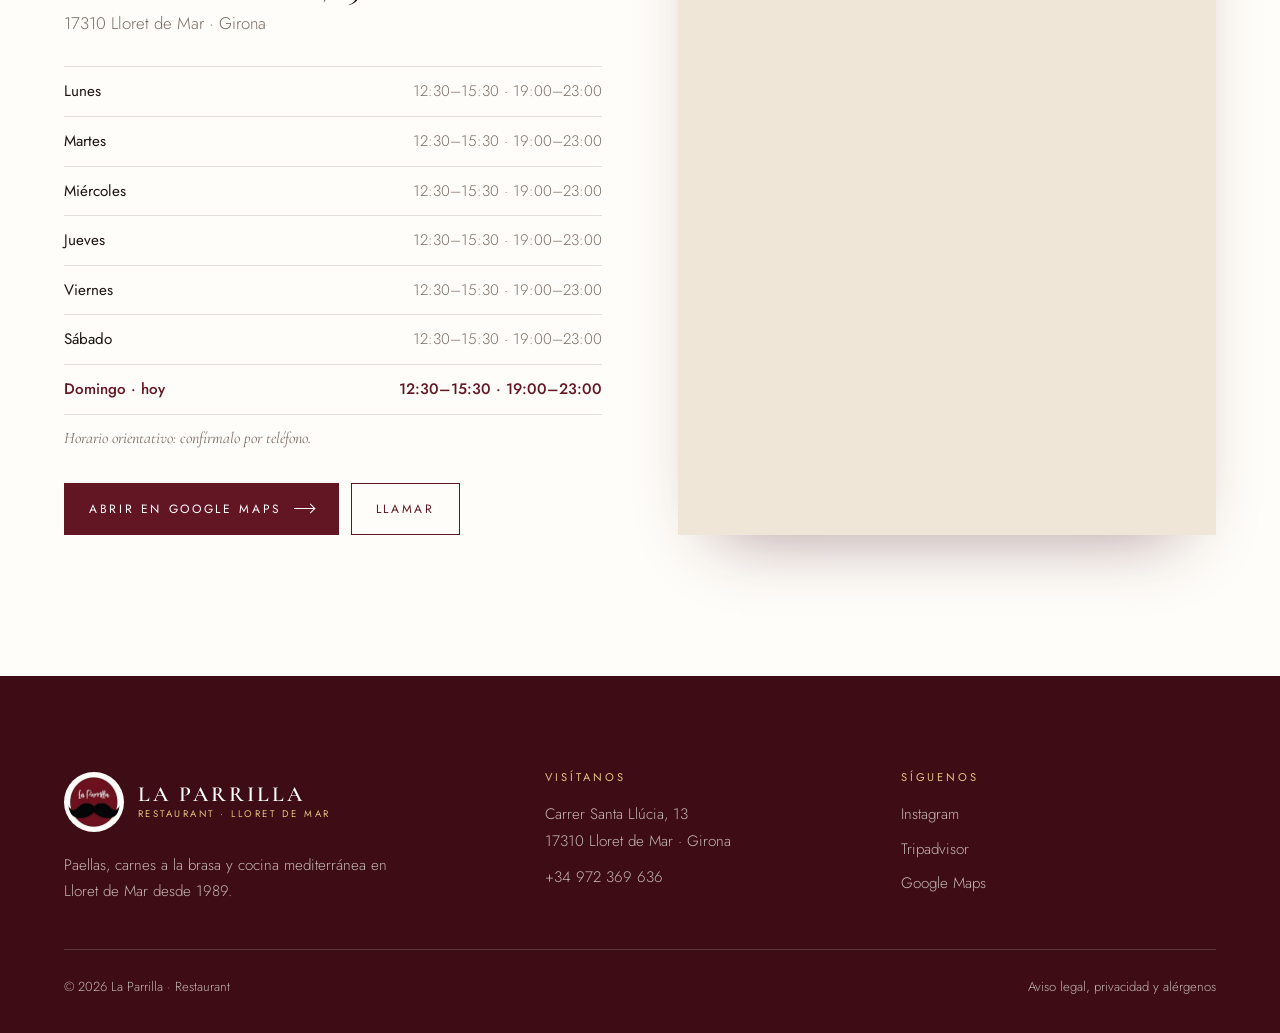
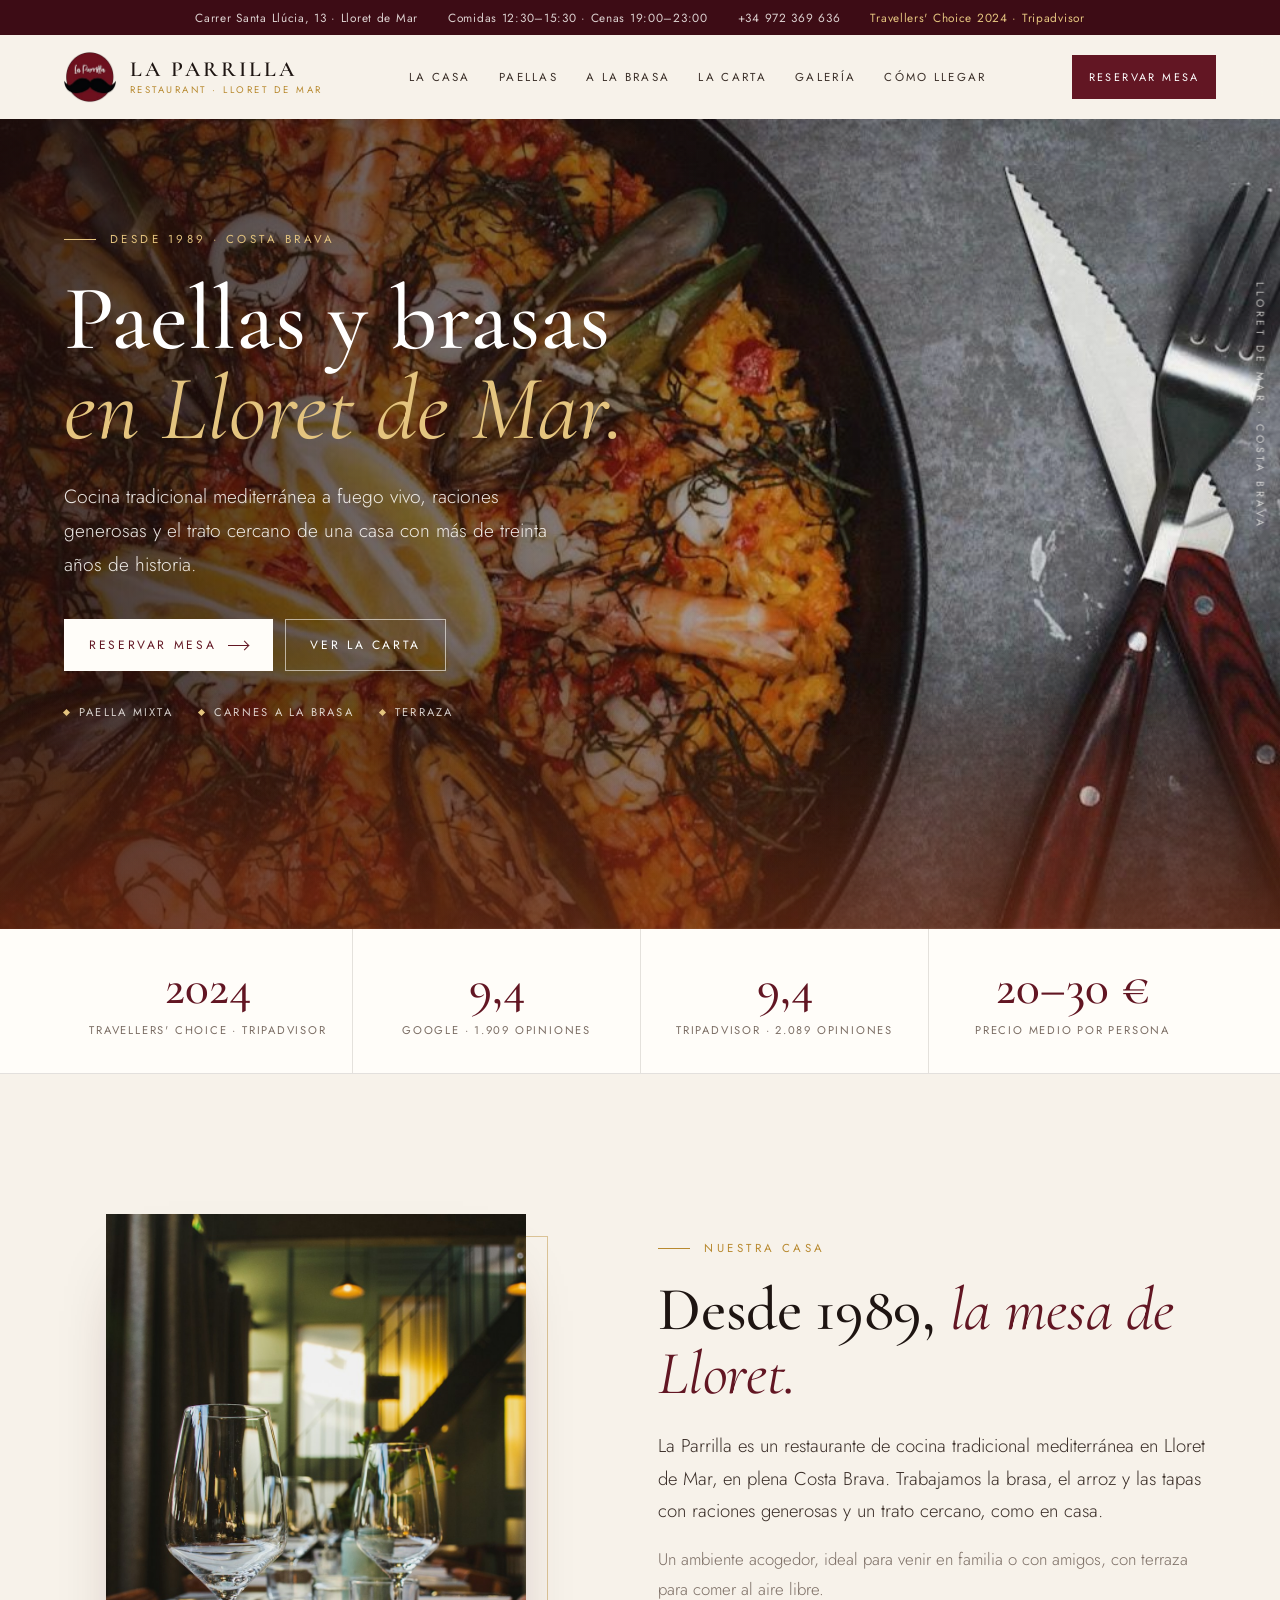
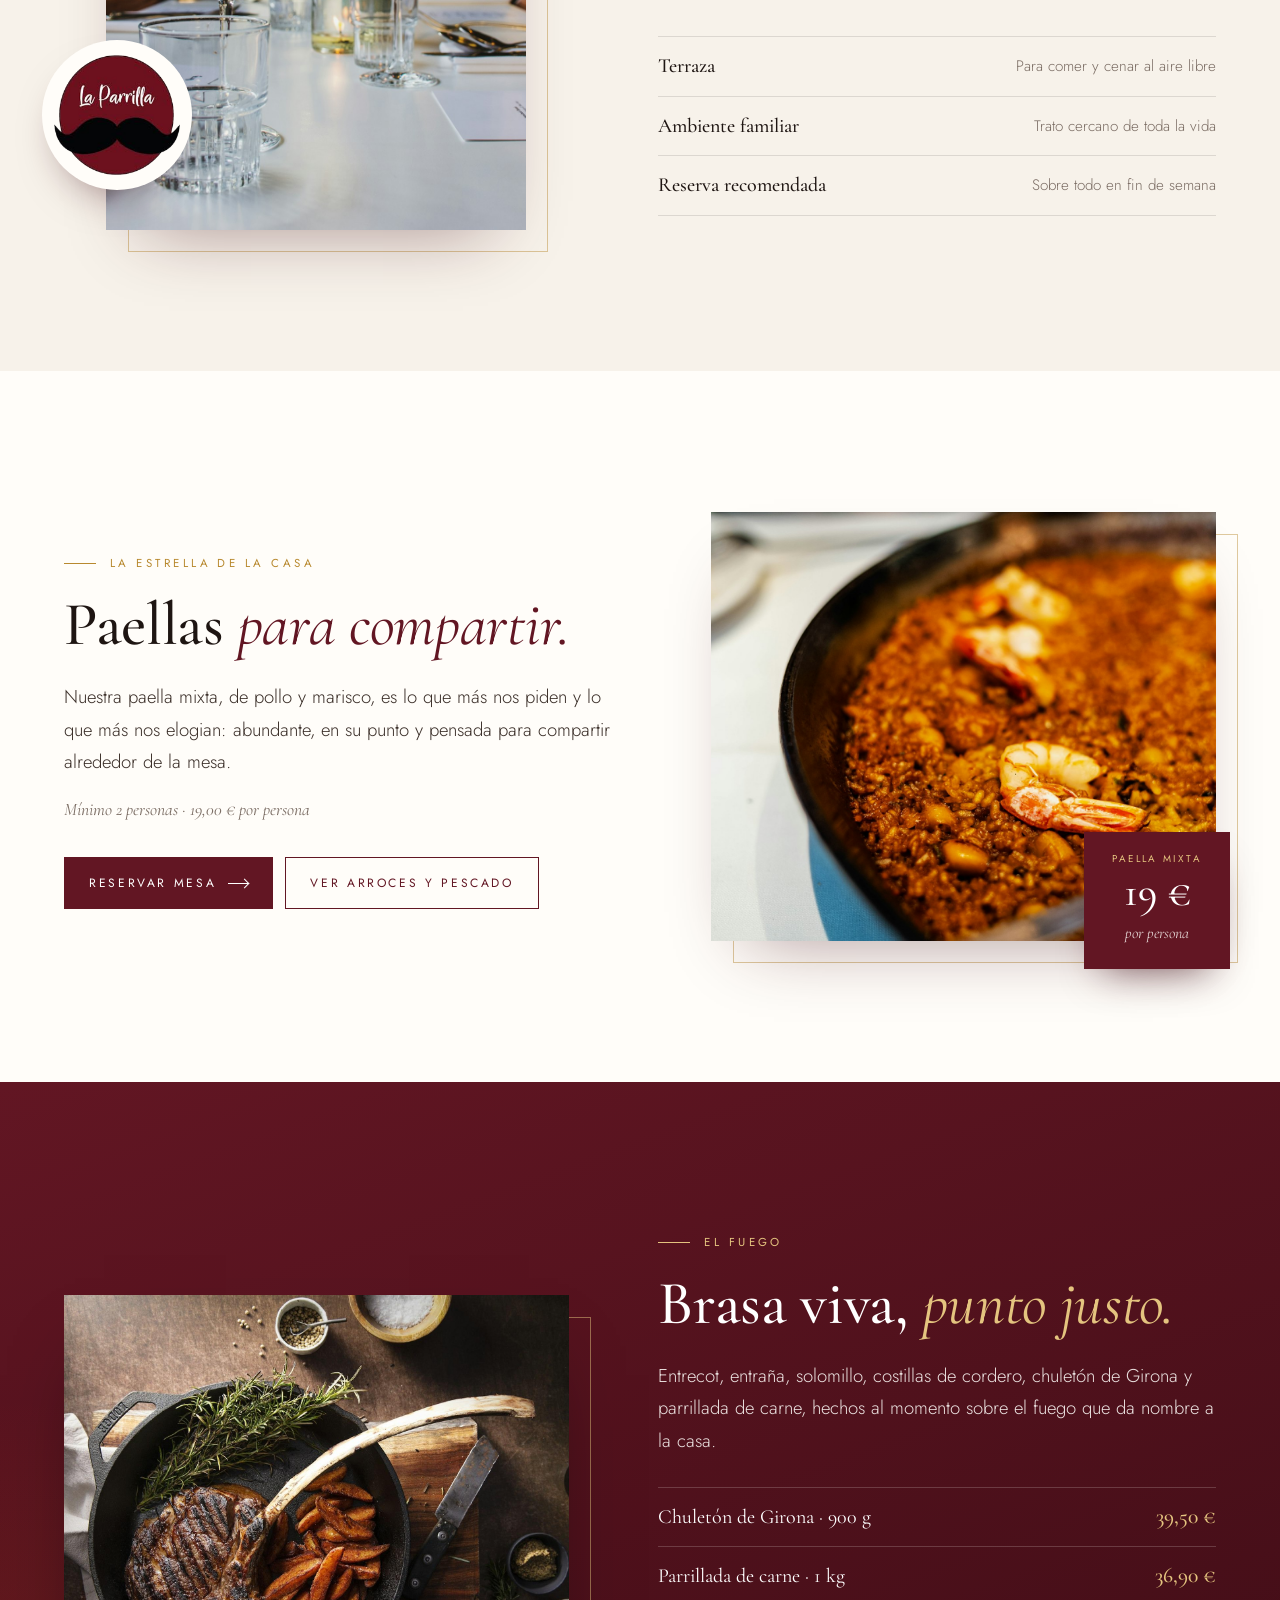
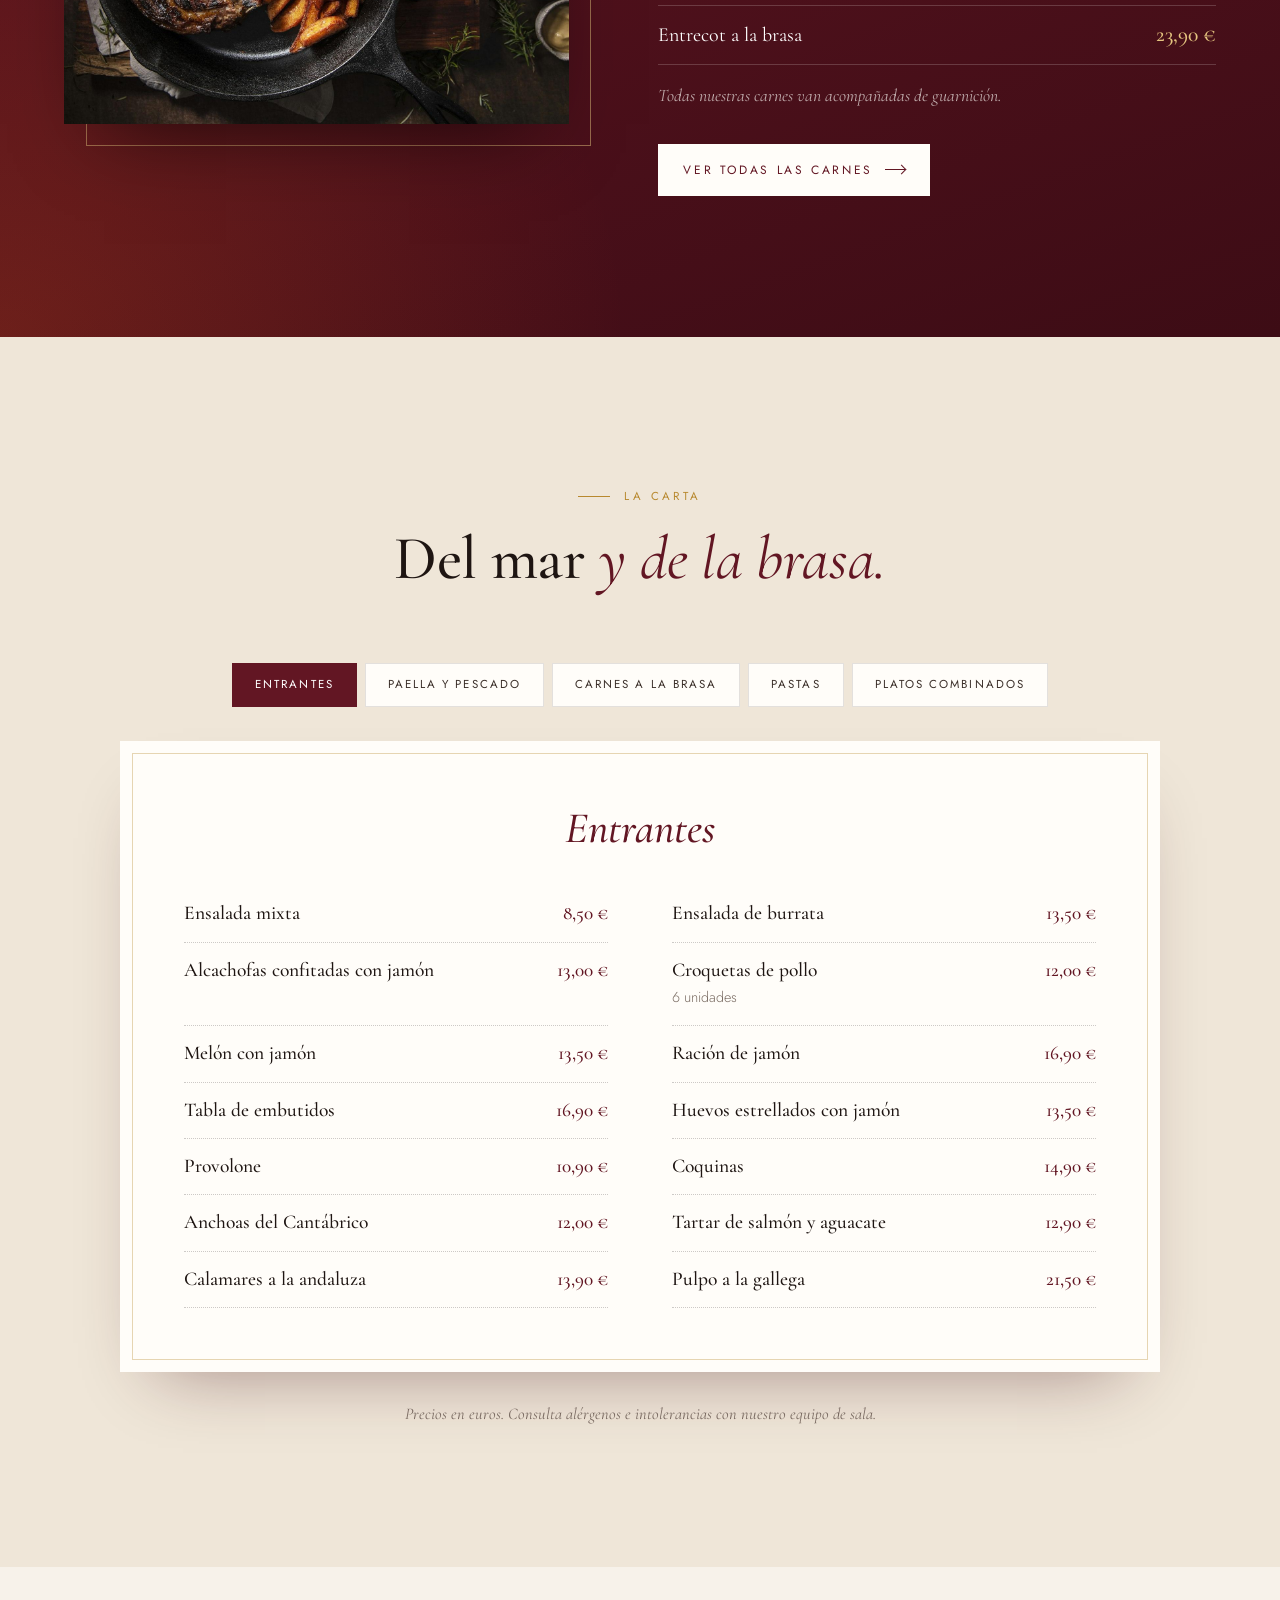
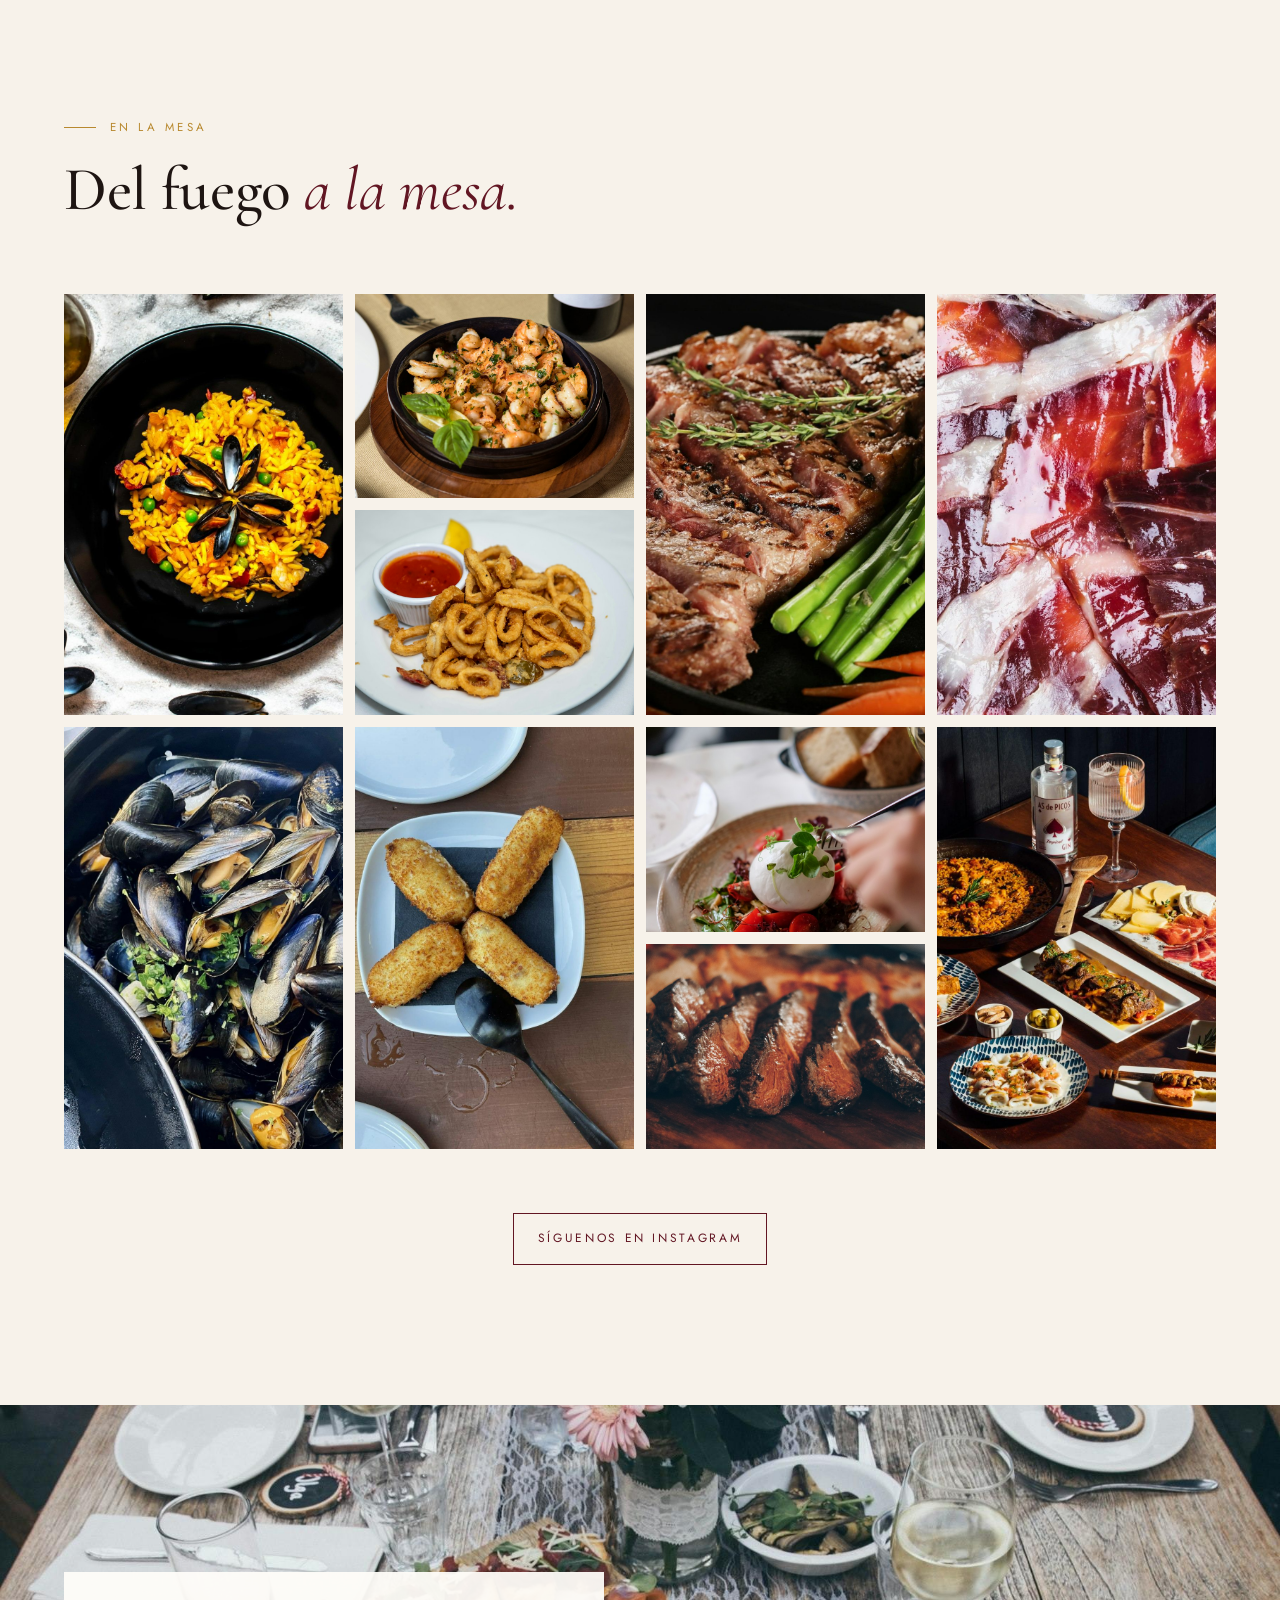
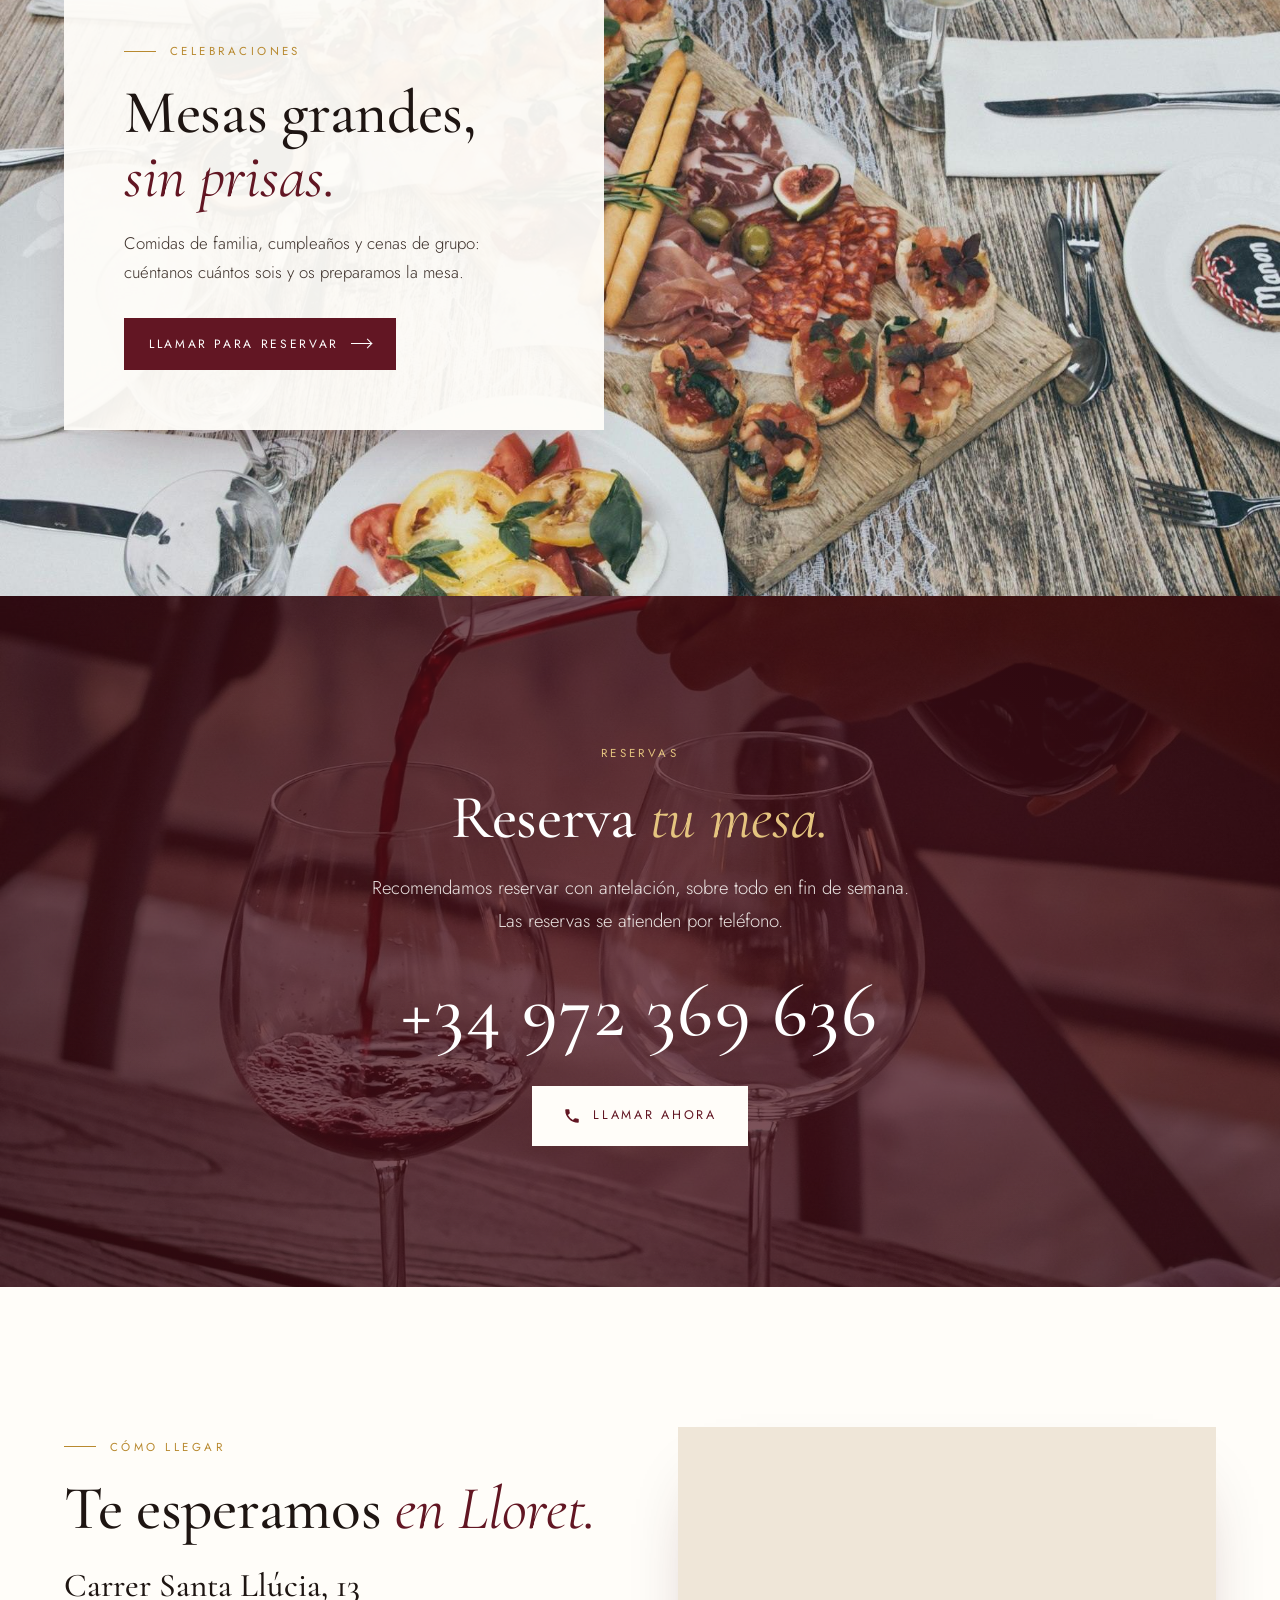
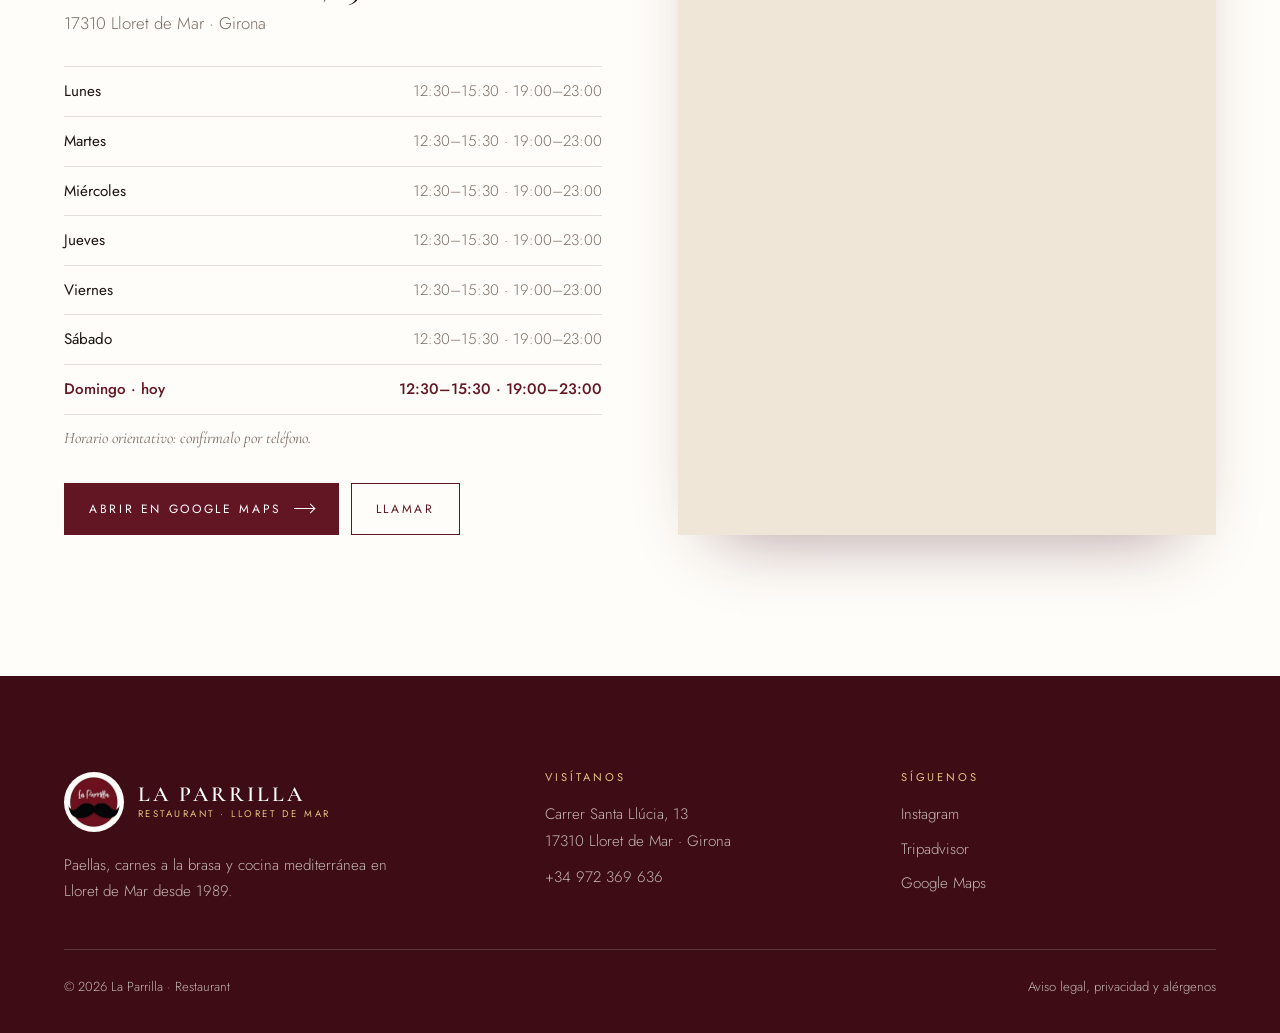
